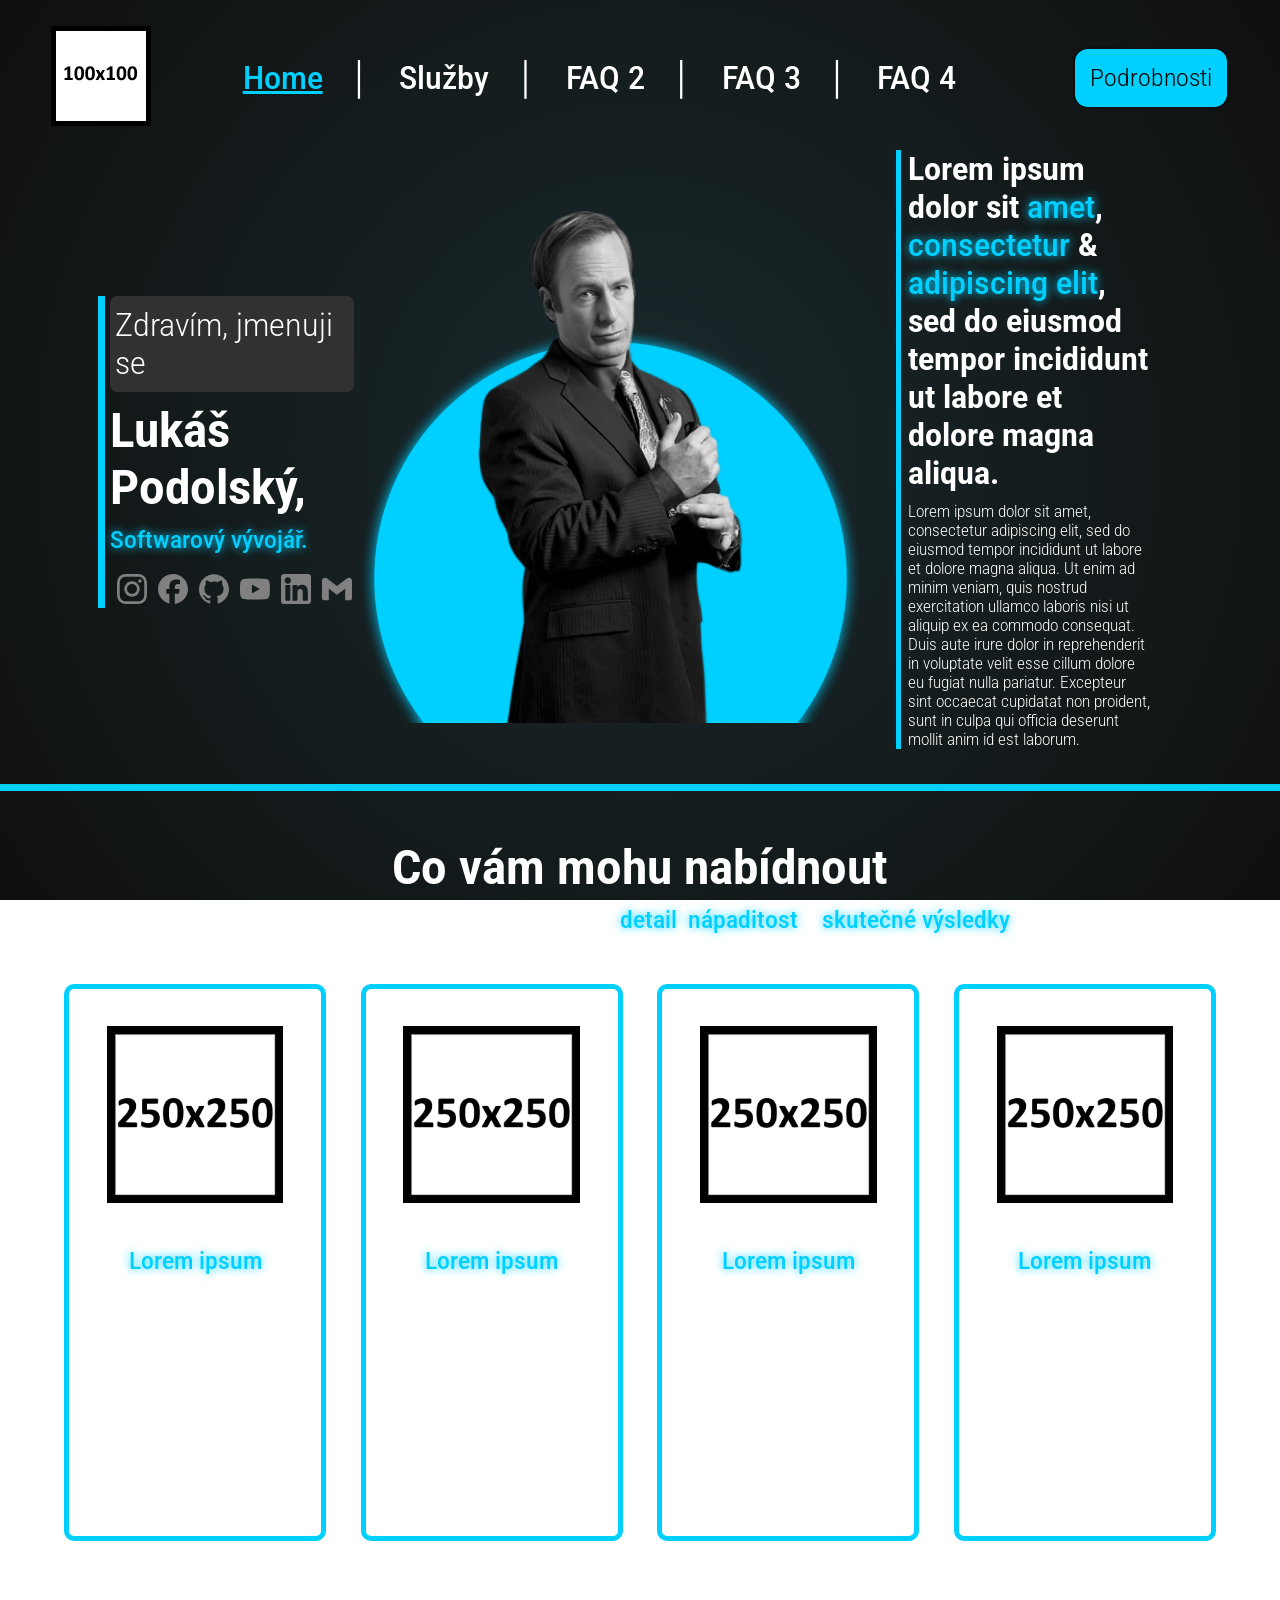
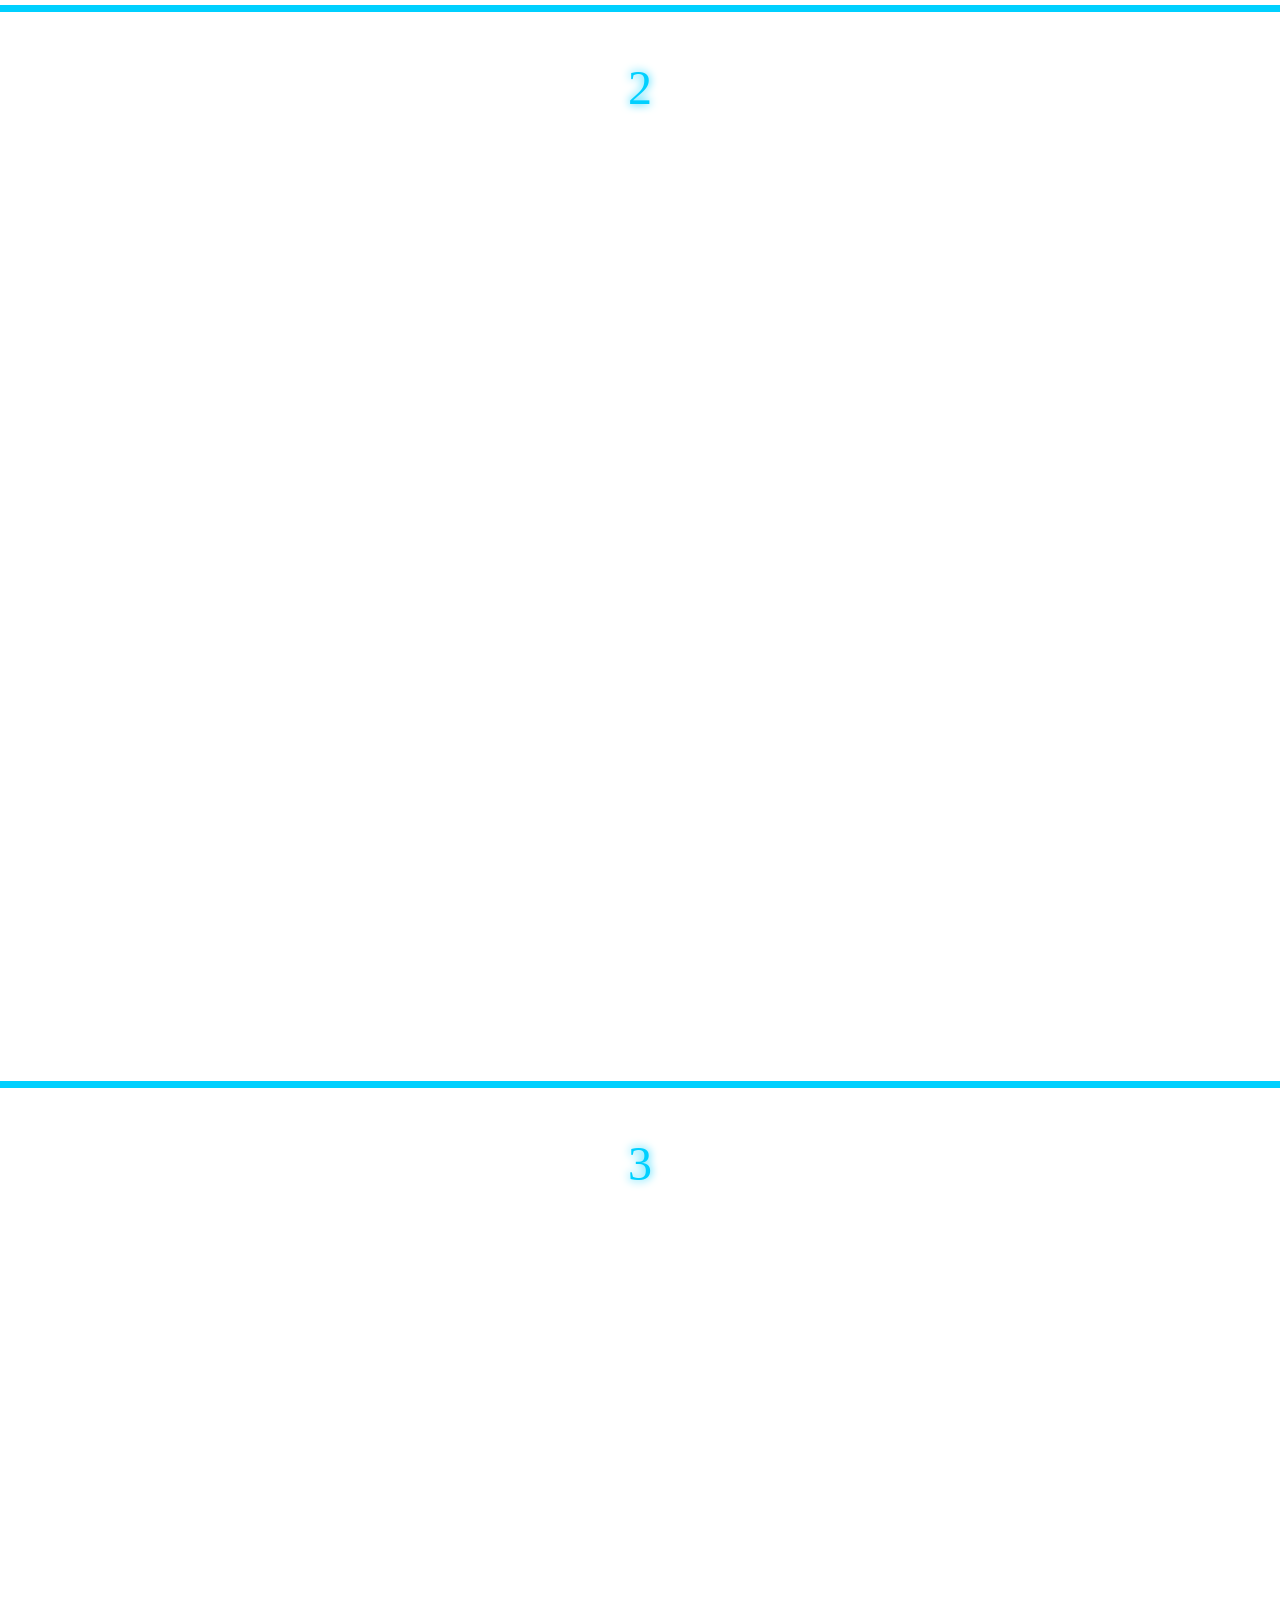
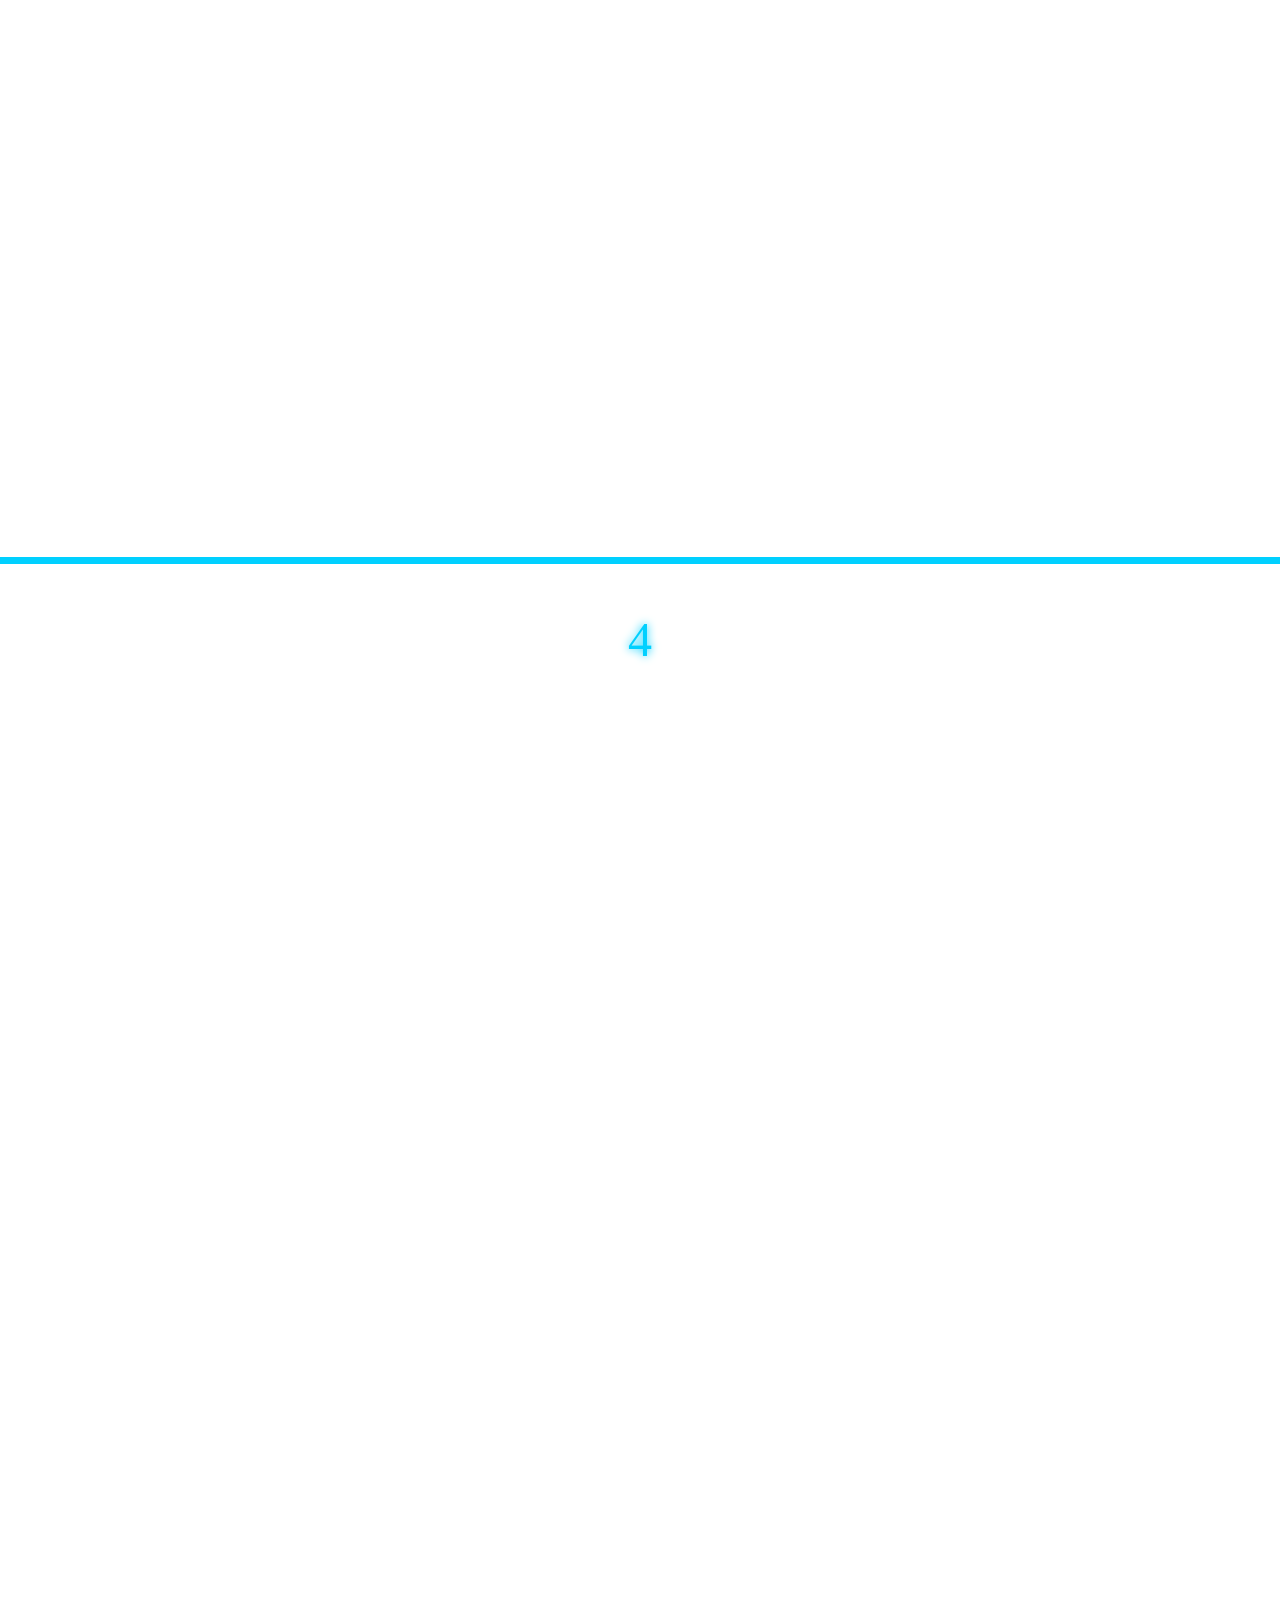
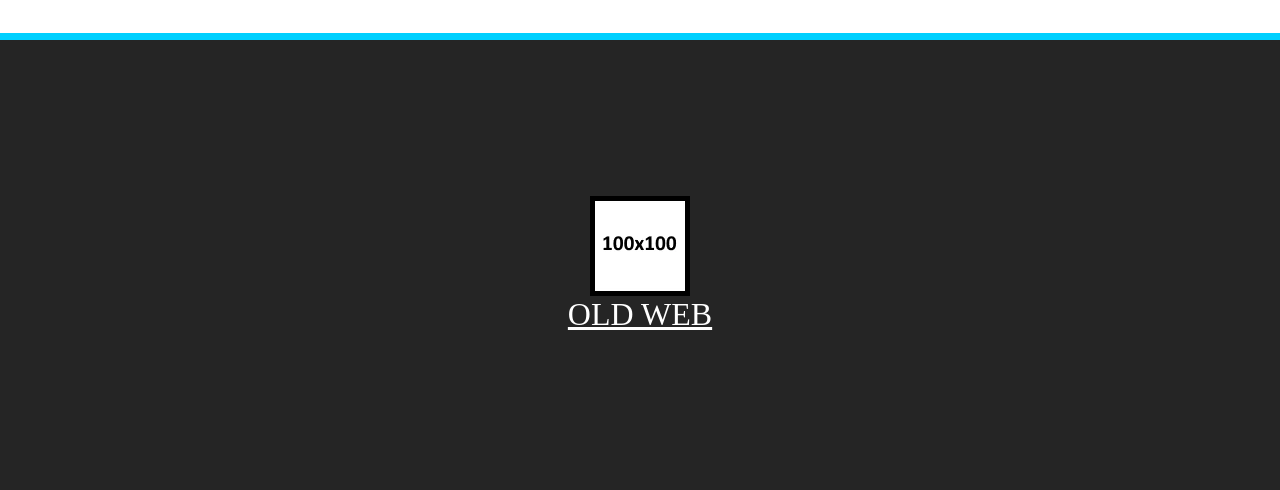
==== index.html @ ea2a3775 "Project Desktop mostly finished, mobile one not at all" ====
<!DOCTYPE html>
<html lang="en">
<head>
    <meta charset="UTF-8">
    <meta name="viewport" content="width=device-width, initial-scale=1.0">

        <link rel="stylesheet" href="sources/files/style.css">

    <link rel="icon" href="sources/images/other/favicon_light.ico" type="image/x-icon" media="(prefers-color-scheme: dark)">
    <link rel="icon" href="sources/images/other/favicon_dark.ico" type="image/x-icon" media="(prefers-color-scheme: light)">
    <link href="https://unpkg.com/aos@2.3.1/dist/aos.css" rel="stylesheet">
    <title>Homepage</title>
</head>
<body>
    <div data-aos="fade-down" data-aos-once="false" id="secret-navbar" class="nav-menu-darkness" style="visibility: hidden; opacity: 0;">
        <div class="nav-menu">
            <a class="nav-buttons-main" href="#top" onclick="switch_secret_navbar()">Home</a>
            <a href="#project" onclick="switch_secret_navbar()">Služby</a>
            <a href="#2" onclick="switch_secret_navbar()">FAQ</a>
            <a href="#3" onclick="switch_secret_navbar()">FAQ</a>
            <a href="#4" onclick="switch_secret_navbar()">FAQ</a>
        </div>
        <button onclick="switch_secret_navbar()">
            <svg xmlns="http://www.w3.org/2000/svg" version="1.1" viewBox="0 0 32 32">
                <path class="cls-1" d="M20.36,16l7.1-7.1c1.21-1.21,1.21-3.16,0-4.37s-3.16-1.21-4.37,0l-7.1,7.1-7.08-7.08c-1.2-1.2-3.16-1.2-4.36,0-1.2,1.2-1.2,3.16,0,4.36l7.08,7.08-7.1,7.1c-1.21,1.21-1.21,3.16,0,4.37s3.16,1.21,4.37,0l7.1-7.1,7.08,7.08c1.2,1.2,3.16,1.2,4.36,0s1.2-3.16,0-4.36l-7.08-7.08Z"/>
            </svg>    
        </button>
    </div>
    <section id="top" class="top">
        <nav>
            <a data-aos="fade-right" data-aos-delay="300" href="https://maisnerr.github.io/portfolio"><img src="sources/images/navbar/Logo.webp" alt="Logo"></a>
            <div data-aos="fade-in" data-aos-delay="500" class="nav-buttons" id="hidden-mobile">
                <a class="nav-buttons-main" href="#top">Home</a><span>│</span>
                <a href="#project">Služby</a><span>│</span>
                <a href="#2">FAQ 2</a><span>│</span>
                <a href="#3">FAQ 3</a><span>│</span>
                <a href="#4">FAQ 4</a>
            </div>
            <div data-aos="fade-left" data-aos-delay="700"><a class="nav-learnmore" id="hidden-mobile" href="#project">Podrobnosti</a></div>
            <button onclick="switch_secret_navbar()" class="nav-menu-button" data-aos="fade-left" data-aos-delay="500" id="shown-mobile">
                <svg xmlns="http://www.w3.org/2000/svg" viewBox="0 0 32 32">
                    <g>
                        <rect class="cls-1" x="3.87" y="14" width="24.26" height="4" rx="2" ry="2"/>
                        <rect class="cls-1" x="3.87" y="6" width="24.26" height="4" rx="2" ry="2"/>
                        <rect class="cls-1" x="3.87" y="22" width="24.26" height="4" rx="2" ry="2"/>
                    </g>
                </svg>
            </button>
        </nav>
        <main>
            <div data-aos="zoom-in-right" data-aos-delay="900" class="main-left">
                <div class="main-left-1">
                    <p>Zdravím, jmenuji se</p>
                </div>
                <p class="main-left-2">Lukáš Podolský,</p>
                <div class="main-left-3">
                    <p><span id="prof-typing" class="highlight">Softwarový vývojář.</span></p>
                </div>
                <div class="main-left-4">
                    <a href="#"><svg role="img" viewBox="0 0 24 24" xmlns="http://www.w3.org/2000/svg"><title>Instagram</title><path d="M7.0301.084c-1.2768.0602-2.1487.264-2.911.5634-.7888.3075-1.4575.72-2.1228 1.3877-.6652.6677-1.075 1.3368-1.3802 2.127-.2954.7638-.4956 1.6365-.552 2.914-.0564 1.2775-.0689 1.6882-.0626 4.947.0062 3.2586.0206 3.6671.0825 4.9473.061 1.2765.264 2.1482.5635 2.9107.308.7889.72 1.4573 1.388 2.1228.6679.6655 1.3365 1.0743 2.1285 1.38.7632.295 1.6361.4961 2.9134.552 1.2773.056 1.6884.069 4.9462.0627 3.2578-.0062 3.668-.0207 4.9478-.0814 1.28-.0607 2.147-.2652 2.9098-.5633.7889-.3086 1.4578-.72 2.1228-1.3881.665-.6682 1.0745-1.3378 1.3795-2.1284.2957-.7632.4966-1.636.552-2.9124.056-1.2809.0692-1.6898.063-4.948-.0063-3.2583-.021-3.6668-.0817-4.9465-.0607-1.2797-.264-2.1487-.5633-2.9117-.3084-.7889-.72-1.4568-1.3876-2.1228C21.2982 1.33 20.628.9208 19.8378.6165 19.074.321 18.2017.1197 16.9244.0645 15.6471.0093 15.236-.005 11.977.0014 8.718.0076 8.31.0215 7.0301.0839m.1402 21.6932c-1.17-.0509-1.8053-.2453-2.2287-.408-.5606-.216-.96-.4771-1.3819-.895-.422-.4178-.6811-.8186-.9-1.378-.1644-.4234-.3624-1.058-.4171-2.228-.0595-1.2645-.072-1.6442-.079-4.848-.007-3.2037.0053-3.583.0607-4.848.05-1.169.2456-1.805.408-2.2282.216-.5613.4762-.96.895-1.3816.4188-.4217.8184-.6814 1.3783-.9003.423-.1651 1.0575-.3614 2.227-.4171 1.2655-.06 1.6447-.072 4.848-.079 3.2033-.007 3.5835.005 4.8495.0608 1.169.0508 1.8053.2445 2.228.408.5608.216.96.4754 1.3816.895.4217.4194.6816.8176.9005 1.3787.1653.4217.3617 1.056.4169 2.2263.0602 1.2655.0739 1.645.0796 4.848.0058 3.203-.0055 3.5834-.061 4.848-.051 1.17-.245 1.8055-.408 2.2294-.216.5604-.4763.96-.8954 1.3814-.419.4215-.8181.6811-1.3783.9-.4224.1649-1.0577.3617-2.2262.4174-1.2656.0595-1.6448.072-4.8493.079-3.2045.007-3.5825-.006-4.848-.0608M16.953 5.5864A1.44 1.44 0 1 0 18.39 4.144a1.44 1.44 0 0 0-1.437 1.4424M5.8385 12.012c.0067 3.4032 2.7706 6.1557 6.173 6.1493 3.4026-.0065 6.157-2.7701 6.1506-6.1733-.0065-3.4032-2.771-6.1565-6.174-6.1498-3.403.0067-6.156 2.771-6.1496 6.1738M8 12.0077a4 4 0 1 1 4.008 3.9921A3.9996 3.9996 0 0 1 8 12.0077"/></svg></a>
                    <a href="#"><svg role="img" viewBox="0 0 24 24" xmlns="http://www.w3.org/2000/svg"><title>Facebook</title><path d="M9.101 23.691v-7.98H6.627v-3.667h2.474v-1.58c0-4.085 1.848-5.978 5.858-5.978.401 0 .955.042 1.468.103a8.68 8.68 0 0 1 1.141.195v3.325a8.623 8.623 0 0 0-.653-.036 26.805 26.805 0 0 0-.733-.009c-.707 0-1.259.096-1.675.309a1.686 1.686 0 0 0-.679.622c-.258.42-.374.995-.374 1.752v1.297h3.919l-.386 2.103-.287 1.564h-3.246v8.245C19.396 23.238 24 18.179 24 12.044c0-6.627-5.373-12-12-12s-12 5.373-12 12c0 5.628 3.874 10.35 9.101 11.647Z"/></svg></a>
                    <a href="#"><svg role="img" viewBox="0 0 24 24" xmlns="http://www.w3.org/2000/svg"><title>GitHub</title><path d="M12 .297c-6.63 0-12 5.373-12 12 0 5.303 3.438 9.8 8.205 11.385.6.113.82-.258.82-.577 0-.285-.01-1.04-.015-2.04-3.338.724-4.042-1.61-4.042-1.61C4.422 18.07 3.633 17.7 3.633 17.7c-1.087-.744.084-.729.084-.729 1.205.084 1.838 1.236 1.838 1.236 1.07 1.835 2.809 1.305 3.495.998.108-.776.417-1.305.76-1.605-2.665-.3-5.466-1.332-5.466-5.93 0-1.31.465-2.38 1.235-3.22-.135-.303-.54-1.523.105-3.176 0 0 1.005-.322 3.3 1.23.96-.267 1.98-.399 3-.405 1.02.006 2.04.138 3 .405 2.28-1.552 3.285-1.23 3.285-1.23.645 1.653.24 2.873.12 3.176.765.84 1.23 1.91 1.23 3.22 0 4.61-2.805 5.625-5.475 5.92.42.36.81 1.096.81 2.22 0 1.606-.015 2.896-.015 3.286 0 .315.21.69.825.57C20.565 22.092 24 17.592 24 12.297c0-6.627-5.373-12-12-12"/></svg></a>
                    <a href="#"><svg role="img" viewBox="0 0 24 24" xmlns="http://www.w3.org/2000/svg"><title>YouTube</title><path d="M23.498 6.186a3.016 3.016 0 0 0-2.122-2.136C19.505 3.545 12 3.545 12 3.545s-7.505 0-9.377.505A3.017 3.017 0 0 0 .502 6.186C0 8.07 0 12 0 12s0 3.93.502 5.814a3.016 3.016 0 0 0 2.122 2.136c1.871.505 9.376.505 9.376.505s7.505 0 9.377-.505a3.015 3.015 0 0 0 2.122-2.136C24 15.93 24 12 24 12s0-3.93-.502-5.814zM9.545 15.568V8.432L15.818 12l-6.273 3.568z"/></svg></a>
                    <a href="#"><svg role="img" viewBox="0 0 382 382" xmlns="http://www.w3.org/2000/svg"><title>LinkedIn</title><path d="M347.445,0H34.555C15.471,0,0,15.471,0,34.555v312.889C0,366.529,15.471,382,34.555,382h312.889  C366.529,382,382,366.529,382,347.444V34.555C382,15.471,366.529,0,347.445,0z M118.207,329.844c0,5.554-4.502,10.056-10.056,10.056  H65.345c-5.554,0-10.056-4.502-10.056-10.056V150.403c0-5.554,4.502-10.056,10.056-10.056h42.806  c5.554,0,10.056,4.502,10.056,10.056V329.844z M86.748,123.432c-22.459,0-40.666-18.207-40.666-40.666S64.289,42.1,86.748,42.1  s40.666,18.207,40.666,40.666S109.208,123.432,86.748,123.432z M341.91,330.654c0,5.106-4.14,9.246-9.246,9.246H286.73  c-5.106,0-9.246-4.14-9.246-9.246v-84.168c0-12.556,3.683-55.021-32.813-55.021c-28.309,0-34.051,29.066-35.204,42.11v97.079  c0,5.106-4.139,9.246-9.246,9.246h-44.426c-5.106,0-9.246-4.14-9.246-9.246V149.593c0-5.106,4.14-9.246,9.246-9.246h44.426  c5.106,0,9.246,4.14,9.246,9.246v15.655c10.497-15.753,26.097-27.912,59.312-27.912c73.552,0,73.131,68.716,73.131,106.472  L341.91,330.654L341.91,330.654z"></path></svg></a>
                    <a href="#"><svg role="img" viewBox="0 0 24 24" xmlns="http://www.w3.org/2000/svg"><title>Gmail</title><path d="M24 5.457v13.909c0 .904-.732 1.636-1.636 1.636h-3.819V11.73L12 16.64l-6.545-4.91v9.273H1.636A1.636 1.636 0 0 1 0 19.366V5.457c0-2.023 2.309-3.178 3.927-1.964L5.455 4.64 12 9.548l6.545-4.91 1.528-1.145C21.69 2.28 24 3.434 24 5.457z"/></svg></a>
                </div>
            </div>
            <div data-aos="zoom-in-up" data-aos-delay="1100" class="main-middle">
                <img src="sources/images/top/portrait.png" alt="portrait">
            </div>
            <div data-aos="zoom-in-left" data-aos-delay="1300" data-aos-offset="100px" class="main-right">
                <p class="main-right-1">Lorem ipsum dolor sit <span class="highlight">amet</span>, <span class="highlight">consectetur</span> & <span class="highlight">adipiscing elit</span>, sed do eiusmod tempor incididunt ut labore et dolore magna aliqua.</p>
                <p class="main-right-2">Lorem ipsum dolor sit amet, consectetur adipiscing elit, sed do eiusmod tempor incididunt ut labore et dolore magna aliqua. Ut enim ad minim veniam, quis nostrud exercitation ullamco laboris nisi ut aliquip ex ea commodo consequat. Duis aute irure dolor in reprehenderit in voluptate velit esse cillum dolore eu fugiat nulla pariatur. Excepteur sint occaecat cupidatat non proident, sunt in culpa qui officia deserunt mollit anim id est laborum.</p>
            </div>
        </main>
    </section>
    <hr class="breaker">

    <section id="project" class="project">
        <p class="project-header" data-aos="fade-down">Co vám mohu nabídnout</p>
        <p class="project-seader" data-aos="fade-down">Každá služba vzniká s důrazem na <span class="highlight">detail</span>, <span class="highlight">nápaditost</span> a <span class="highlight">skutečné výsledky</span>.</p>
        <div id="hidden-mobile">
            <div class="project-container">
                <article data-aos="fade-right" data-aos-duration="1000" data-aos-delay="200">
                    <div class="project-window">
                        <img src="sources/images/projects/1.webp" alt="Project number 1 image">
                        <h1 class="highlight">Lorem ipsum</h1>
                        <p>Lorem ipsum dolor sit amet, consectetur adipiscing elit, sed do eiusmod tempor incididunt ut labore et dolore magna aliqua. Ut enim ad minim veniam.</p>
                    </div>
                </article>
                <article data-aos="fade-right" data-aos-duration="1000" data-aos-delay="400">
                    <div class="project-window">
                        <img src="sources/images/projects/1.webp" alt="Project number 1 image">
                        <h1 class="highlight">Lorem ipsum</h1>
                        <p>Lorem ipsum dolor sit amet, consectetur adipiscing elit, sed do eiusmod tempor incididunt ut labore et dolore magna aliqua. Ut enim ad minim veniam.</p>
                    </div>
                </article>
                <article data-aos="fade-right" data-aos-duration="1000" data-aos-delay="600">
                    <div class="project-window">
                        <img src="sources/images/projects/1.webp" alt="Project number 1 image">
                        <h1 class="highlight">Lorem ipsum</h1>
                        <p>Lorem ipsum dolor sit amet, consectetur adipiscing elit, sed do eiusmod tempor incididunt ut labore et dolore magna aliqua. Ut enim ad minim veniam.</p>
                    </div>
                </article>
                <article data-aos="fade-right" data-aos-duration="1000" data-aos-delay="800">
                    <div class="project-window">
                        <img src="sources/images/projects/1.webp" alt="Project number 1 image">
                        <h1 class="highlight">Lorem ipsum</h1>
                        <p>Lorem ipsum dolor sit amet, consectetur adipiscing elit, sed do eiusmod tempor incididunt ut labore et dolore magna aliqua. Ut enim ad minim veniam.</p>
                    </div>
                </article>
            </div>
        </div>

        <div id="shown-mobile">
            <article data-aos="fade-right" data-aos-duration="1000" data-aos-delay="800">
                    <div class="project-window">
                        <img src="sources/images/projects/1.webp" alt="Project number 1 image">
                        <h1 class="highlight">Lorem ipsum</h1>
                        <p>Lorem ipsum dolor sit amet, consectetur adipiscing elit, sed do eiusmod tempor incididunt ut labore et dolore magna aliqua. Ut enim ad minim veniam.</p>
                    </div>
            </article>
    </section>
    <hr class="breaker">

    <div>

        <p id="2" class="highlighted">2</p><p>abc</p><p>abc</p><p>abc</p><p>abc</p><p>abc</p><p>abc</p><p>abc</p><p>abc</p><p>abc</p><p>abc</p><p>abc</p><p>abc</p><p>abc</p>
        <p>abc</p><p>abc</p><p>abc</p><p>abc</p><p>abc</p><p>abc</p><p>abc</p><p>abc</p><p>abc</p><p>abc</p><p>abc</p><p>abc</p><p>abc</p><p>abc</p>
        <hr class="breaker">

        <p id="3" class="highlighted">3</p><p>abc</p><p>abc</p><p>abc</p><p>abc</p><p>abc</p><p>abc</p><p>abc</p><p>abc</p><p>abc</p><p>abc</p><p>abc</p><p>abc</p><p>abc</p>
        <p>abc</p><p>abc</p><p>abc</p><p>abc</p><p>abc</p><p>abc</p><p>abc</p><p>abc</p><p>abc</p><p>abc</p><p>abc</p><p>abc</p><p>abc</p><p>abc</p>
        <hr class="breaker">

        <p id="4" class="highlighted">4</p><p>abc</p><p>abc</p><p>abc</p><p>abc</p><p>abc</p><p>abc</p><p>abc</p><p>abc</p><p>abc</p><p>abc</p><p>abc</p><p>abc</p><p>abc</p>
        <p>abc</p><p>abc</p><p>abc</p><p>abc</p><p>abc</p><p>abc</p><p>abc</p><p>abc</p><p>abc</p><p>abc</p><p>abc</p><p>abc</p><p>abc</p><p>abc</p>
        <hr class="breaker">
    </div>

    <footer>
        <div class="footer-1">
            <a href="https://maisnerr.github.io/portfolio"><img src="sources/images/navbar/Logo.webp" alt="Logo"></a>
        </div>
        <div class="footer-2">
            
        </div>
        <div class="footer-3">
            <a href="old/index.html" target="_blank" style="color: white; font-size: 2rem; margin: 20px 20px;">OLD WEB</a>
        </div>
    </footer>
<script src="https://unpkg.com/aos@2.3.1/dist/aos.js"></script>
<script src="sources/files/script.js"></script>
<script>
AOS.init({
    duration: 700,
    once: true,
    delay: 0,
});
window.addEventListener('load', AOS.refresh);
</script>
</body>
---- sources/files/style.css ----
/* */
html, body {
    margin: 0;
    padding: 0;
    height: 100%;
    min-height: 100vh;
    background: radial-gradient(circle, var(--bg-color-2), var(--bg-color-1));
    color: var(--default-color);
    background-attachment: fixed;
    background-position: center;
    background-size: 100% 100%;
    scroll-behavior: smooth;
}
body::selection{
    color: black;
    background-color: var(--default-color);
}
:root{
    --default-color: white;
    --theme-color: #00d0ff;
    --bg-color-1: #0f0f0f;
    --bg-color-2: #1a2a2d;
    --bg-color-3: #323131;
}
/* Highlighted text */
.highlight{
    color: var(--theme-color);
    text-shadow: var(--theme-color) 0 0 10px;
    font-weight: 400;
}
.highlight::selection{
    color: black;
    background-color: var(--theme-color);
}
.highlighted{
    color: var(--theme-color);
    text-shadow: var(--theme-color) 0 0 10px;
    font-weight: 400;
    font-size: 3rem;
    text-align: center;
}
/* Elements hidden/shown when on mobile */
@media (max-width: 768px) {
    #hidden-mobile{
        display: none;
    }
    #shown-mobile{
        display: block;
    }
}
@media (min-width: 768px) {
    #hidden-mobile{
        display: block;
    }
    #shown-mobile{
        display: none;
    }
}
/* Fonts for Light,Normal,Bold*/
@font-face {
    font-family: "Roboto";
    src: url("../fonts/Roboto_SemiCondensed-Light.ttf") format("woff2");
    font-weight: 100;
}
@font-face {
    font-family: "Roboto";
    src: url("../fonts/Roboto_SemiCondensed-Medium.ttf") format("woff2");
    font-weight: 400;
}
@font-face {
    font-family: "Roboto";
    src: url("../fonts/Roboto_SemiCondensed-Bold.ttf") format("woff2");
    font-weight: 700;
}

/* NavBar */
nav{
    min-height: 50px;
    display: flex;
    justify-content: space-between;
    align-items: center;
}
nav img{
    height: clamp(80px, 10vw, 100px);
    transition: 0.2s ease-in-out;
}
nav img:hover{
    transform: scale(1.2);
}
.nav-buttons{
    display: flex;
    align-items: center;
    justify-content: center;
}
.nav-buttons span{
    font-size: 2rem;
    text-decoration: none;
    color: var(--default-color);
    margin-right: 25px;
    font-family: "Roboto";
}
.nav-buttons a{
    font-size: 2rem;
    text-decoration: none;
    color: var(--default-color);
    margin-right: 25px;
    transition: 0.2s ease-in-out;
    font-family: "Roboto";
}
.nav-buttons a:hover{
    color: var(--theme-color);
    text-decoration: underline;
}
.nav-buttons-main{
    color: var(--theme-color) !important;
    text-decoration: underline !important;
}
.nav-learnmore{
    background-color: var(--theme-color);
    font-size: 1.5rem;
    font-family: "Roboto";
    font-weight: 100;
    text-decoration: none;
    color: black;
    border: 2px solid var(--bg-color-1);
    border-radius: 15px;
    padding: 15px;
    transition: 0.2s ease-in-out;
}
.nav-learnmore:hover{
    color: var(--default-color);
    border: 2px solid var(--theme-color);
    background-color: var(--bg-color-1);
    transform: scale(1.1);
    box-shadow: var(--theme-color) 0px 0px 10px;
}
.nav-menu-button{
    border: none;
    background-color: transparent;
    transition: 0.2s ease-in-out;
}
.nav-menu-button svg{
    width: 60px;
    fill: white;
}
.nav-menu-button svg g{
    stroke: white;
    stroke-width: 0px;
}
.nav-menu {
    display: flex;
    flex-direction: column;
    justify-content: center;
    align-items: center;
    height: 100vh;
    width: 100%;
}
.nav-menu a{
    color: white;
    font-family: "Roboto";
    font-size: 2rem;
    text-decoration: underline;
    text-align: center;
    margin: 10px;
}
.nav-menu-darkness{
    position: fixed;
    overflow-y: hidden;
    height: 200%;
    width: 100%;
    left: 0;
    right: 0;
    z-index: 100;
    background-color: rgba(0,0,0,0.7);
    transition: opacity 0.3s linear;
}
.nav-menu-darkness button{
    width: 60px;
    position: absolute;
    top: 60px;
    right: 60px;
    stroke: none;
    fill: white;
    background-color: transparent;
    border: none;
}

/* Start of top section */
.top{
    padding: 2% 4% 0px 4%;
}
main{
    display: flex;
    justify-content: space-between;
    align-items: center;
    padding: 20px 4% 0px 4%;
}
/* Main-left stuff*/
.main-left{
    width: 100%;
    display: flex;
    flex-direction: column;
    gap: 10px;
    margin-bottom: 30px;
    border-left: var(--theme-color) 7px solid;
    padding-left: 5px;
}
.main-left-1{
    font-size: 2rem;
    display: flex;
    flex-direction: row;
    align-items: center;
    font-family: "Roboto";
    font-weight: 100;
}
    .main-left-1 p{
        display: block;
        min-width: fit-content;
        padding: 10px 15px 10px 5px;
        margin: 0px;
        background-color: var(--bg-color-3);
        border-radius: 7px;
    }
.main-left-2{
    font-size: 3rem;
    margin: 0px;
    font-family: "Roboto";
    font-weight: 700;
}
    .main-left-3 p{
        margin: 0px;
        font-family: "Roboto";
        font-weight: 400;
        font-size: 1.5rem;
    }
.main-left-4{
    margin-top: 10px;
}
    .main-left-4 a svg{
        width: 30px;
        height: 30px;
        fill: gray;
        transition: 0.2s all ease-in-out;
        margin-left: 7px;
    }
    .main-left-4 a svg:hover{
        fill: var(--theme-color);
        transform: scale(1.1);
    }
/* Main-middle stuff*/
.main-middle{
    max-width: max-content;
}
.main-middle img{
    width: clamp(40vw,40vw,650px);
    object-fit: contain;
    display: block;
    pointer-events: none;
}
/* Main-right stuff*/
.main-right{
    width: 100%;
    display: flex;
    flex-direction: column;
    gap: 10px;
    margin: 0px 30px 35px 30px;
    border-left: var(--theme-color) 5px solid;
    padding-left: 7px;
}
.main-right-1{
    font-size: 2rem;
    font-family: "Roboto";
    font-weight: 700;
    margin: 0px;
}
.main-right-2{
    font-size: 1rem;
    font-family: "Roboto";
    font-weight: 100;
    margin: 0;
}
/* Mobile fixes*/
@media (max-width: 768px) {
    main{
        flex-direction: column;
        align-items: center;
    }
    .main-left{
        align-items: center;
        text-align: center;
        border: none;
    }
    .main-left-1 p{
        padding: 15px;
    }
    .main-middle{
        height: auto;
        margin-bottom: 25px;
    }
    .main-middle img{
        width: 80vw;
        max-width: none;
    }
    .main-right{
        margin-left: 0;
    }
}

/* Project div */
.project{
    width: 90%;
    height: fit-content;
    display: block;
    padding: 0 5% 5%;
}
.project-header{
    font-size: 3rem;
    font-family: "Roboto";
    font-weight: 700;
    text-align: center;
    margin-bottom: 0;
}
.project-seader{
    font-size: 1.5rem;
    font-family: "Roboto";
    text-align: center;
    margin: 10px 0 50px;
}
.project-container{
    width: 100%;
    display: flex !important;
    flex-direction: row;
    justify-content: center;
    align-items: center;
    gap: 3%;
}
.project-window{
    border: var(--theme-color) 5px solid;
    border-radius: 10px;
    max-width: 330px;
    transition: 0.2s ease-in-out;
}
.project-window:hover{
    box-shadow: var(--theme-color) 0 0 22px;
    transform: scale(1.05) translateY(-30px);
}
.project-window img{
    width: 70%;
    margin: 15%;
}
.project-window p{
    font-size: clamp(1.1rem, 2vw, 1.5rem);
    font-family: "Roboto";
    text-align: start;
    margin: 5%;
    font-weight: 100;
}
.project-window h1{
    font-size: clamp(1rem, 2vw, 1.5rem);
    font-family: "Roboto";
    font-weight: 400;
    text-align: center;
    margin-top: 1%;
}
/* Mobile fixes*/
@media (max-width: 768px) {
    .project-window img{
        width: 60%;
        margin: 5% 20% 3% 20%;
    }
}










/* <hr> */
.breaker{
    height: 7px;
    width: 100%;
    background-color: var(--theme-color);
    border: none;
    margin: 0px;
}

/* Footer */
footer{
    height: 50%;
    background-color: #252525;
    display: flex;
    align-items: center;
    justify-content: center;
    text-align: center;
    flex-direction: column;
}
.footer-1{
    height: clamp(80px, 10vw, 100px);
}
.footer-1 img{
    height: 100%;
}
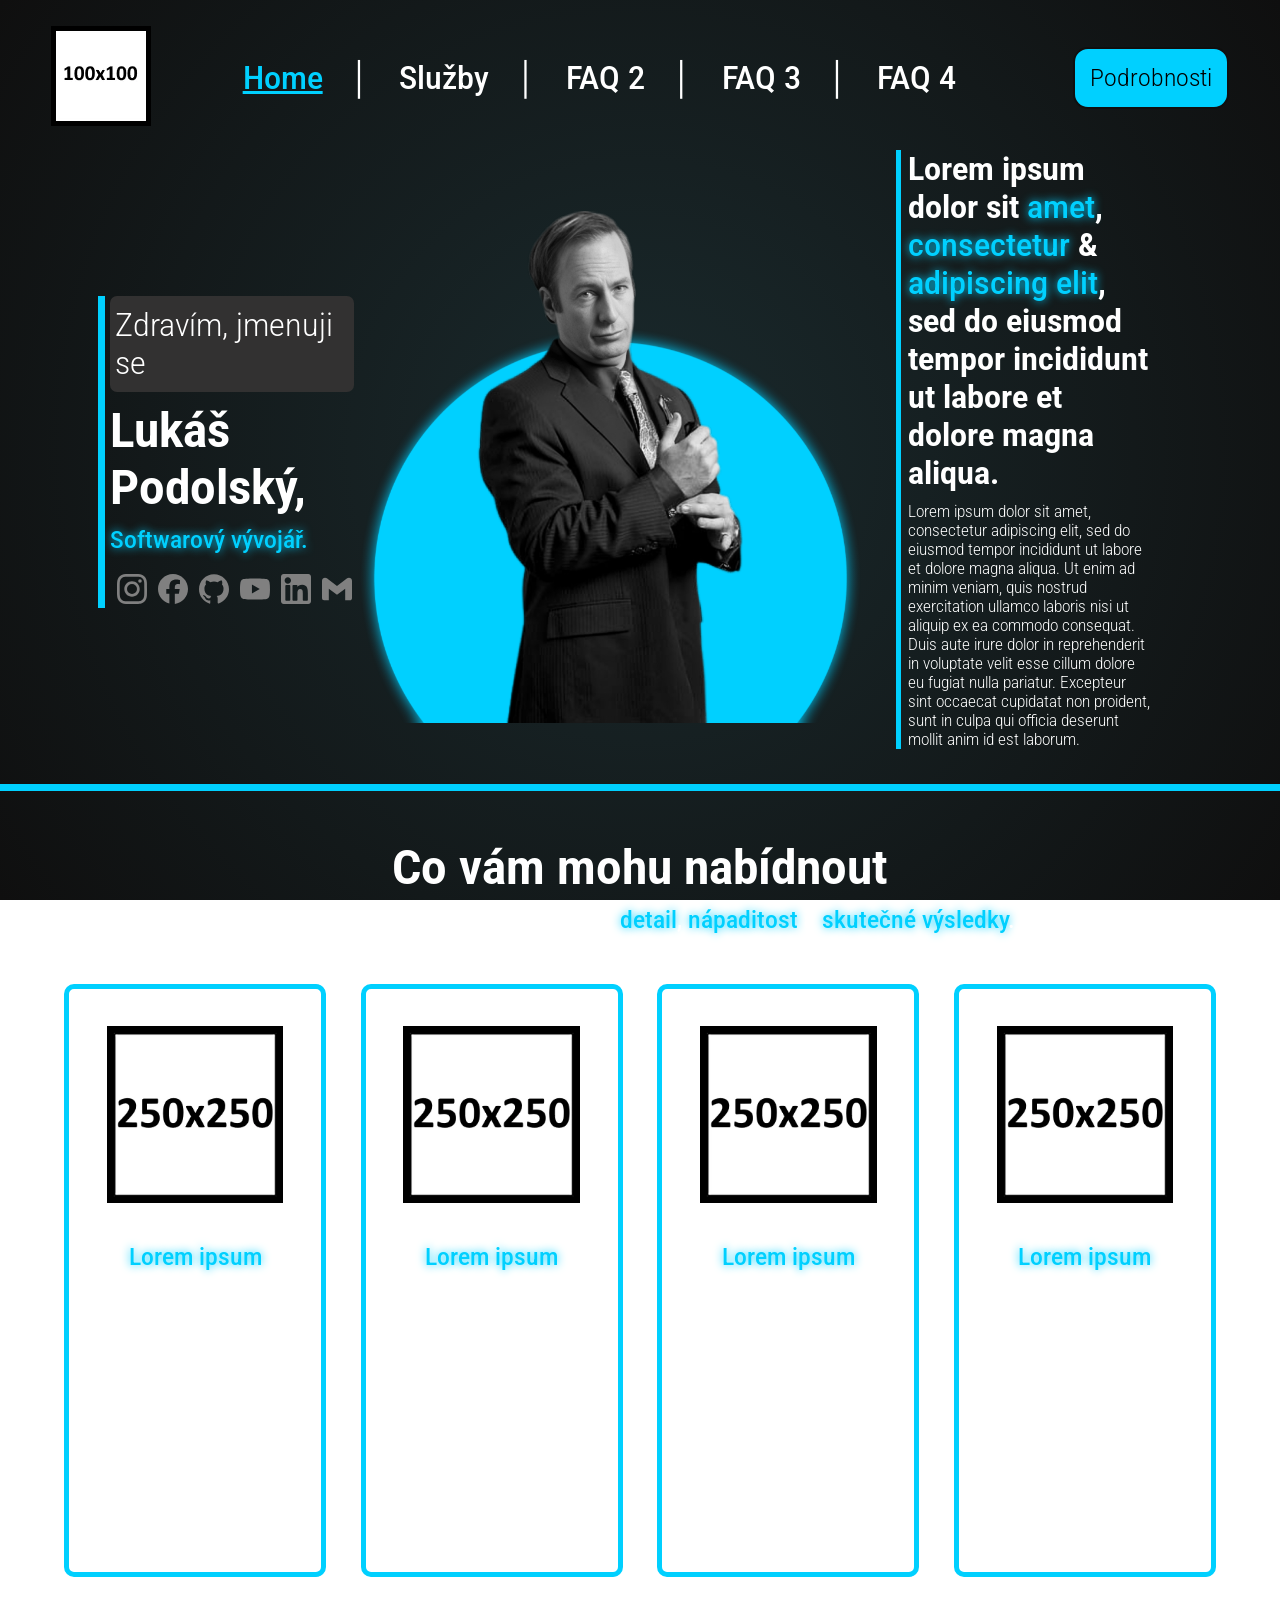
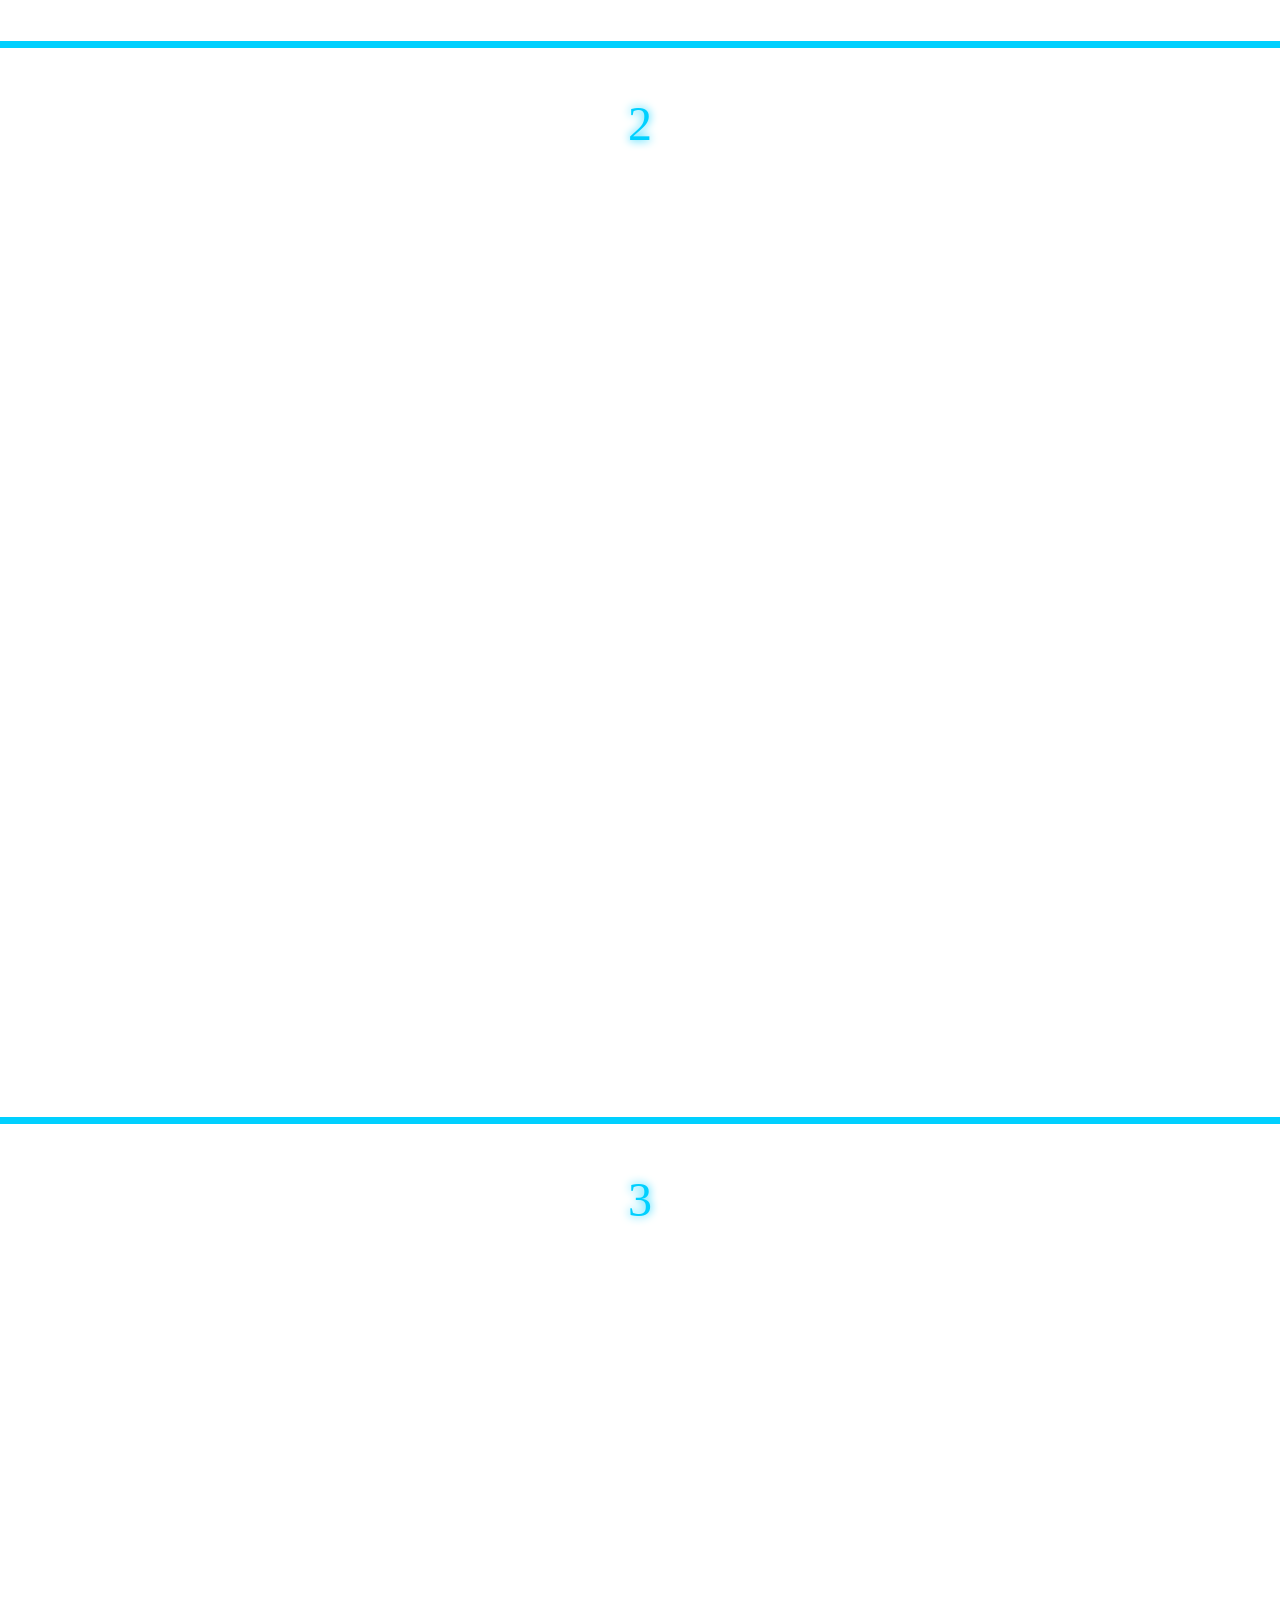
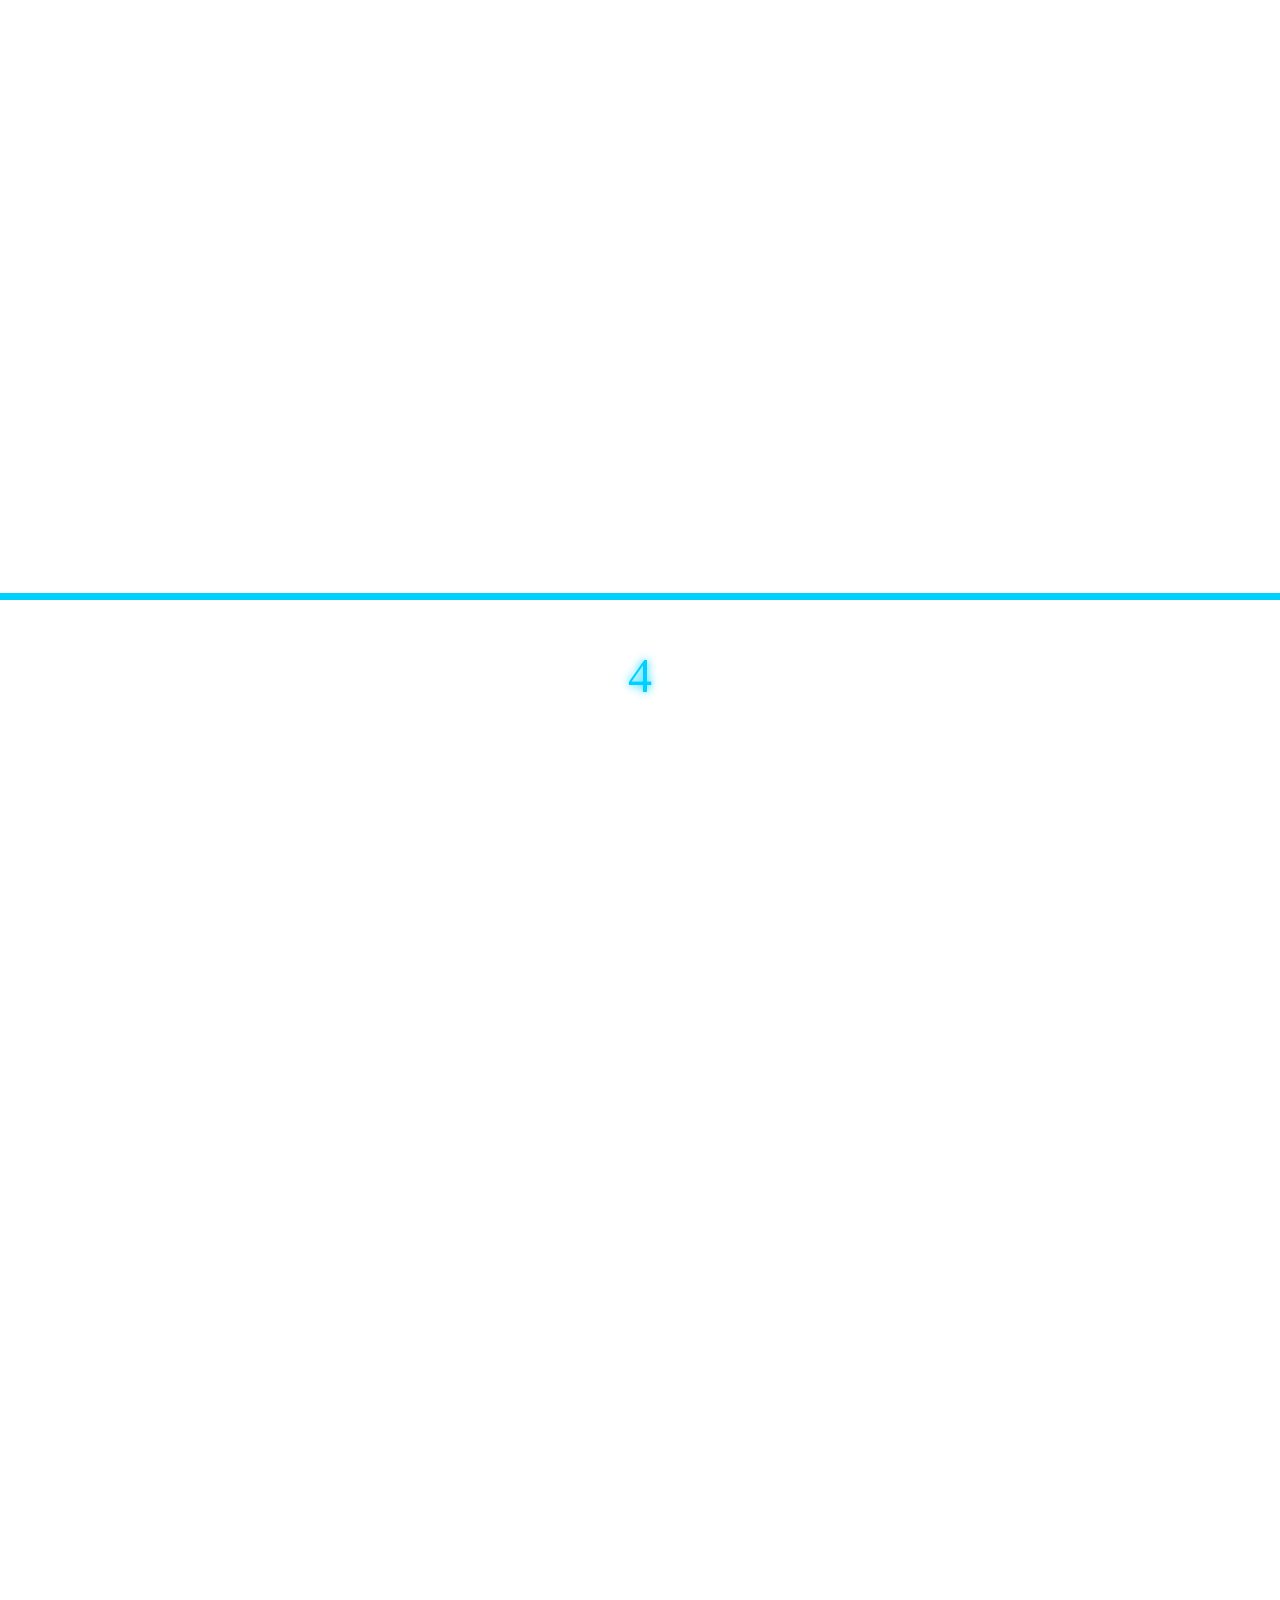
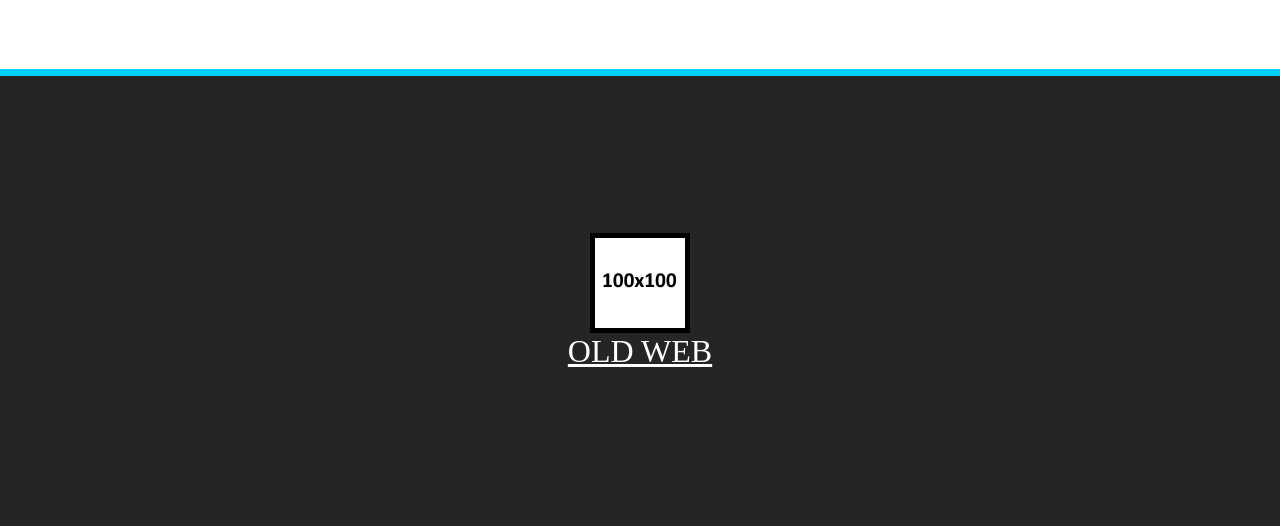
==== commit 2a1aab3e: "Progress on mobile Projects tab" ====
--- a/index.html
+++ b/index.html
@@ -78,7 +78,7 @@
 
     <section id="project" class="project">
         <p class="project-header" data-aos="fade-down">Co vám mohu nabídnout</p>
-        <p class="project-seader" data-aos="fade-down">Každá služba vzniká s důrazem na <span class="highlight">detail</span>, <span class="highlight">nápaditost</span> a <span class="highlight">skutečné výsledky</span>.</p>
+        <p class="project-seader" data-aos="fade-down" data-aos-delay="100">Každá služba vzniká s důrazem na <span class="highlight">detail</span>, <span class="highlight">nápaditost</span> a <span class="highlight">skutečné výsledky</span>.</p>
         <div id="hidden-mobile">
             <div class="project-container">
                 <article data-aos="fade-right" data-aos-duration="1000" data-aos-delay="200">
@@ -113,13 +113,23 @@
         </div>
 
         <div id="shown-mobile">
-            <article data-aos="fade-right" data-aos-duration="1000" data-aos-delay="800">
+            <article data-aos="fade-right" data-aos-duration="1000" data-aos-delay="200">
+                <div class="project-container">
+                    <button onclick="test2(-1)"><</button>
                     <div class="project-window">
-                        <img src="sources/images/projects/1.webp" alt="Project number 1 image">
-                        <h1 class="highlight">Lorem ipsum</h1>
-                        <p>Lorem ipsum dolor sit amet, consectetur adipiscing elit, sed do eiusmod tempor incididunt ut labore et dolore magna aliqua. Ut enim ad minim veniam.</p>
+                        <img id="projects-img" src="sources/images/projects/1.webp" alt="Project number 1 image">
+                        <h1 id="projects-h1" class="highlight">Lorem ipsum</h1>
+                        <p id="projects-p">Lorem ipsum dolor sit amet, consectetur adipiscing elit, sed do eiusmod tempor incididunt ut labore et dolore magna aliqua. Ut enim ad minim veniam.</p>
                     </div>
+                    <button onclick="test2(1)">></button>
+                </div>
             </article>
+            <div id="project-digit" class="project-digit">
+                <a onclick="test1('1')" class="project-digit-selected"></a>
+                <a onclick="test1('2')"></a>
+                <a onclick="test1('3')"></a>
+                <a onclick="test1('4')"></a>
+            </div>
     </section>
     <hr class="breaker">
 
--- a/sources/files/style.css
+++ b/sources/files/style.css
@@ -328,7 +328,7 @@
 }
 .project-container{
     width: 100%;
-    display: flex !important;
+    display: flex;
     flex-direction: row;
     justify-content: center;
     align-items: center;
@@ -339,6 +339,10 @@
     border-radius: 10px;
     max-width: 330px;
     transition: 0.2s ease-in-out;
+    display: flex;
+    justify-content: center;
+    align-items: center;
+    flex-direction: column;
 }
 .project-window:hover{
     box-shadow: var(--theme-color) 0 0 22px;
@@ -348,25 +352,50 @@
     width: 70%;
     margin: 15%;
 }
+.project-window h1{
+    font-size: clamp(1.3rem, 2vw, 1.5rem);
+    font-family: "Roboto";
+    font-weight: 400;
+    text-align: center;
+    margin-top: 1%;
+}
 .project-window p{
     font-size: clamp(1.1rem, 2vw, 1.5rem);
     font-family: "Roboto";
     text-align: start;
     margin: 5%;
     font-weight: 100;
-}
-.project-window h1{
-    font-size: clamp(1rem, 2vw, 1.5rem);
-    font-family: "Roboto";
-    font-weight: 400;
-    text-align: center;
-    margin-top: 1%;
+    max-width: 80%;
+}
+.project-digit{
+    display: flex;
+    align-items: center;
+    justify-content: center;
+    gap: 10px;
+    margin-top: 20px;
+}
+.project-digit a{
+    width: 30px;
+    height: 30px;
+    background-color: transparent;
+    border: var(--theme-color) 3px solid;
+    border-radius: 50%;
+}
+.project-digit-selected{
+    width: 33px !important;
+    height: 33px !important;
+    background-color: var(--theme-color) !important;
+    border-radius: 50%;
+    box-shadow: var(--theme-color) 0 0 5px;
 }
 /* Mobile fixes*/
 @media (max-width: 768px) {
+    .project-seader{
+        margin-bottom: 70px;
+    }
     .project-window img{
-        width: 60%;
-        margin: 5% 20% 3% 20%;
+        width: 80%;
+        margin: 5% 10% 3% 10%;
     }
 }
 
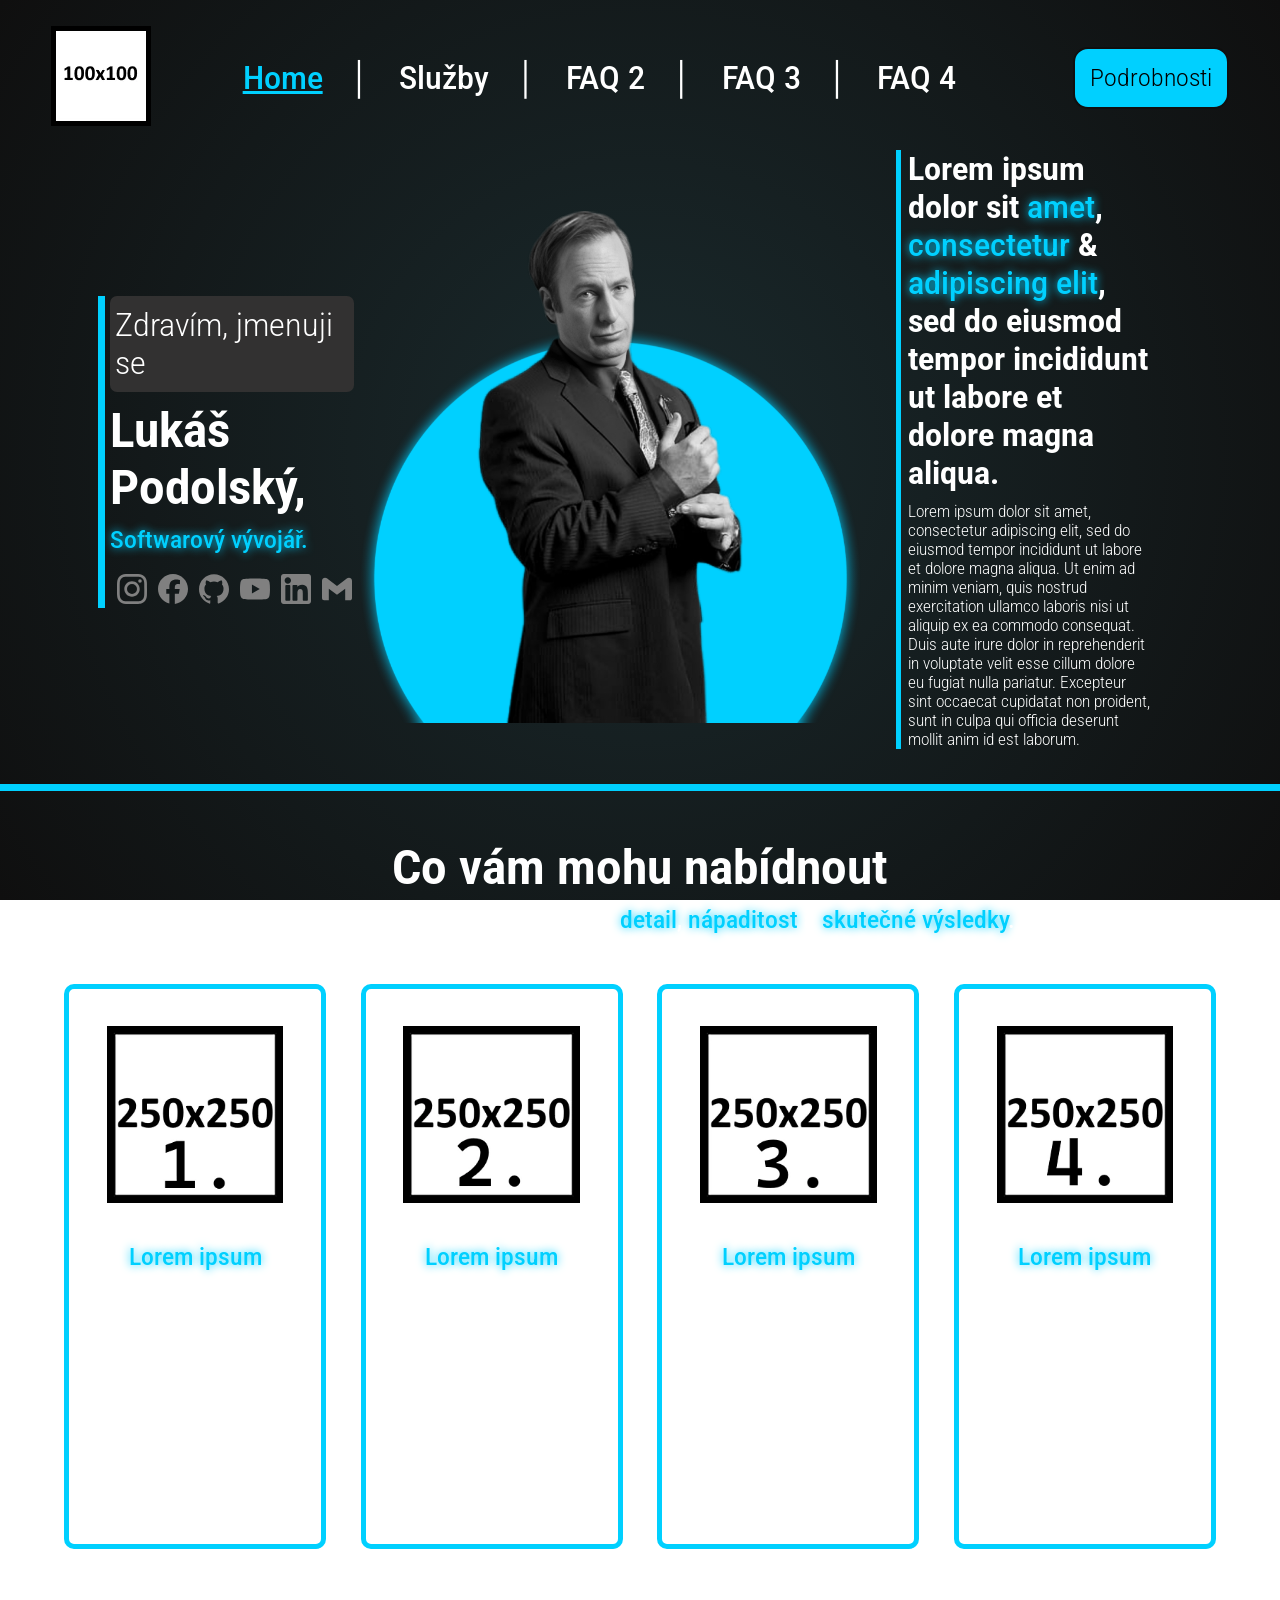
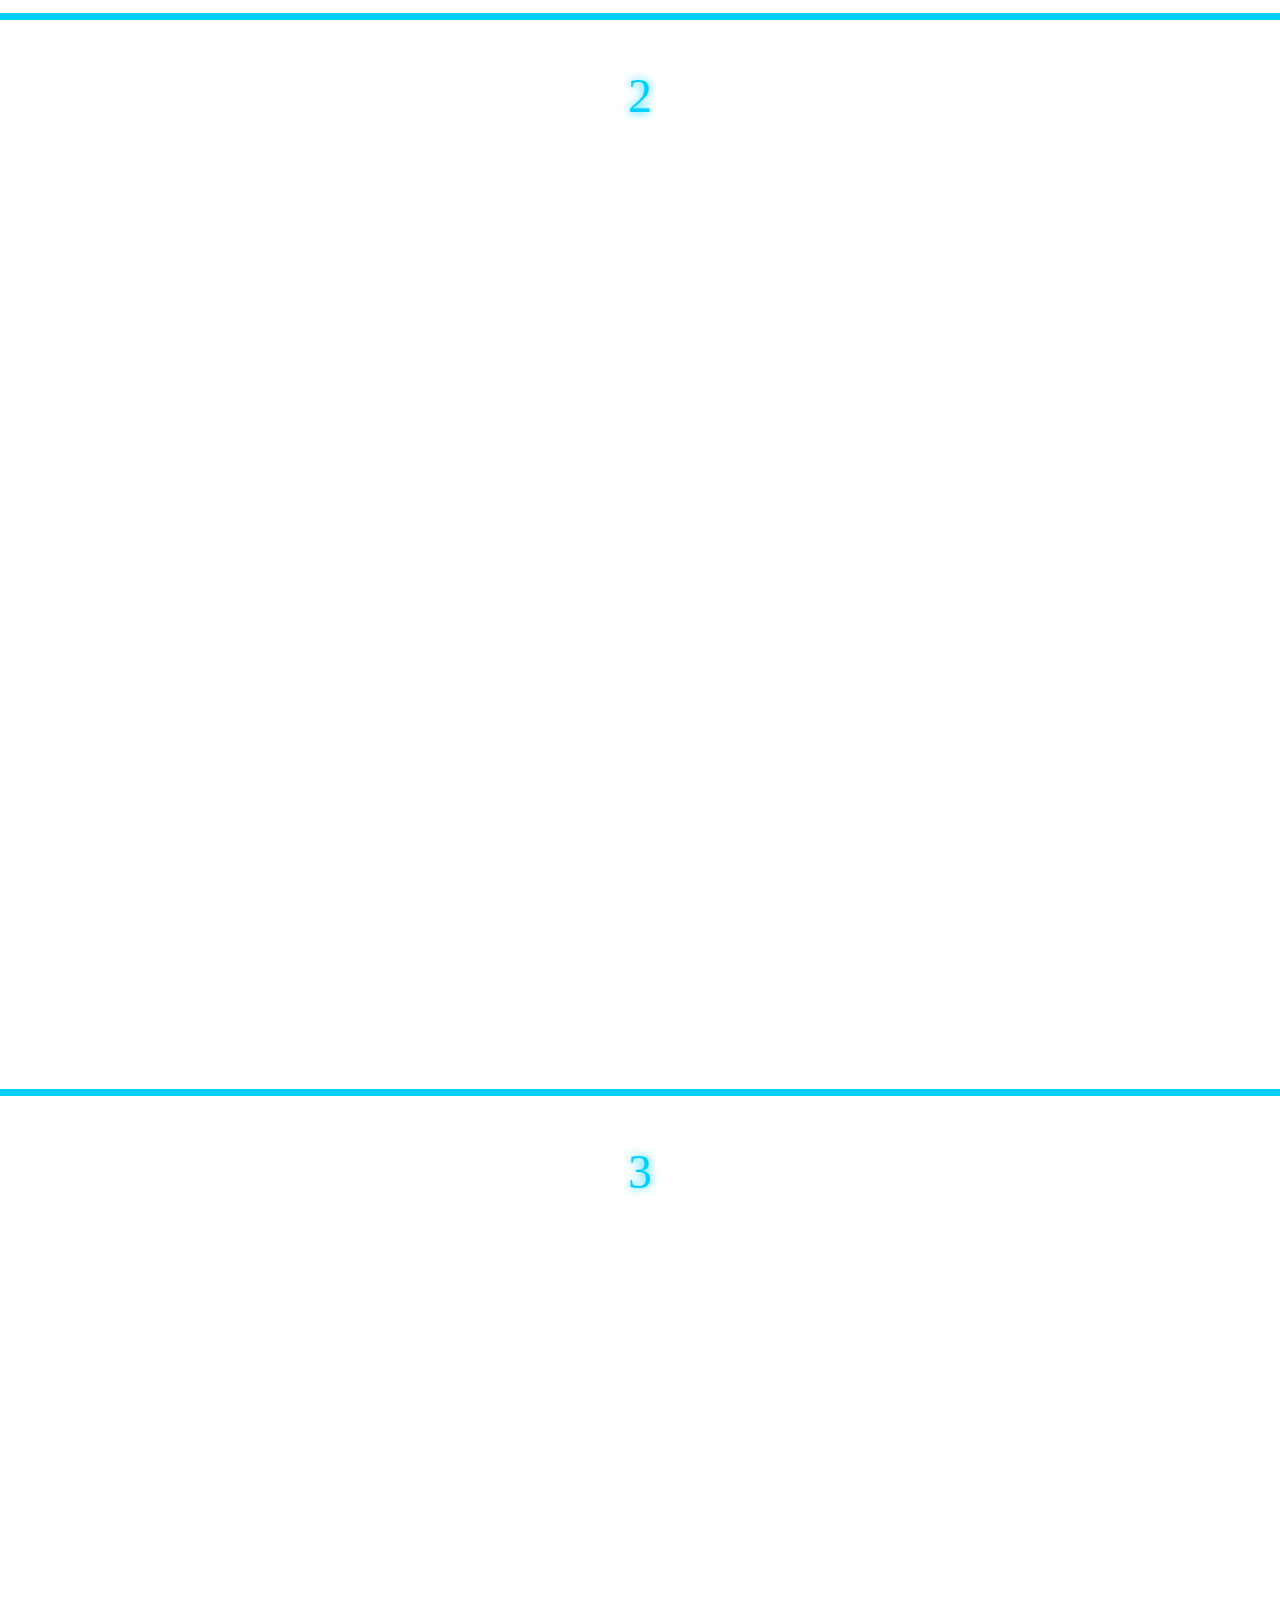
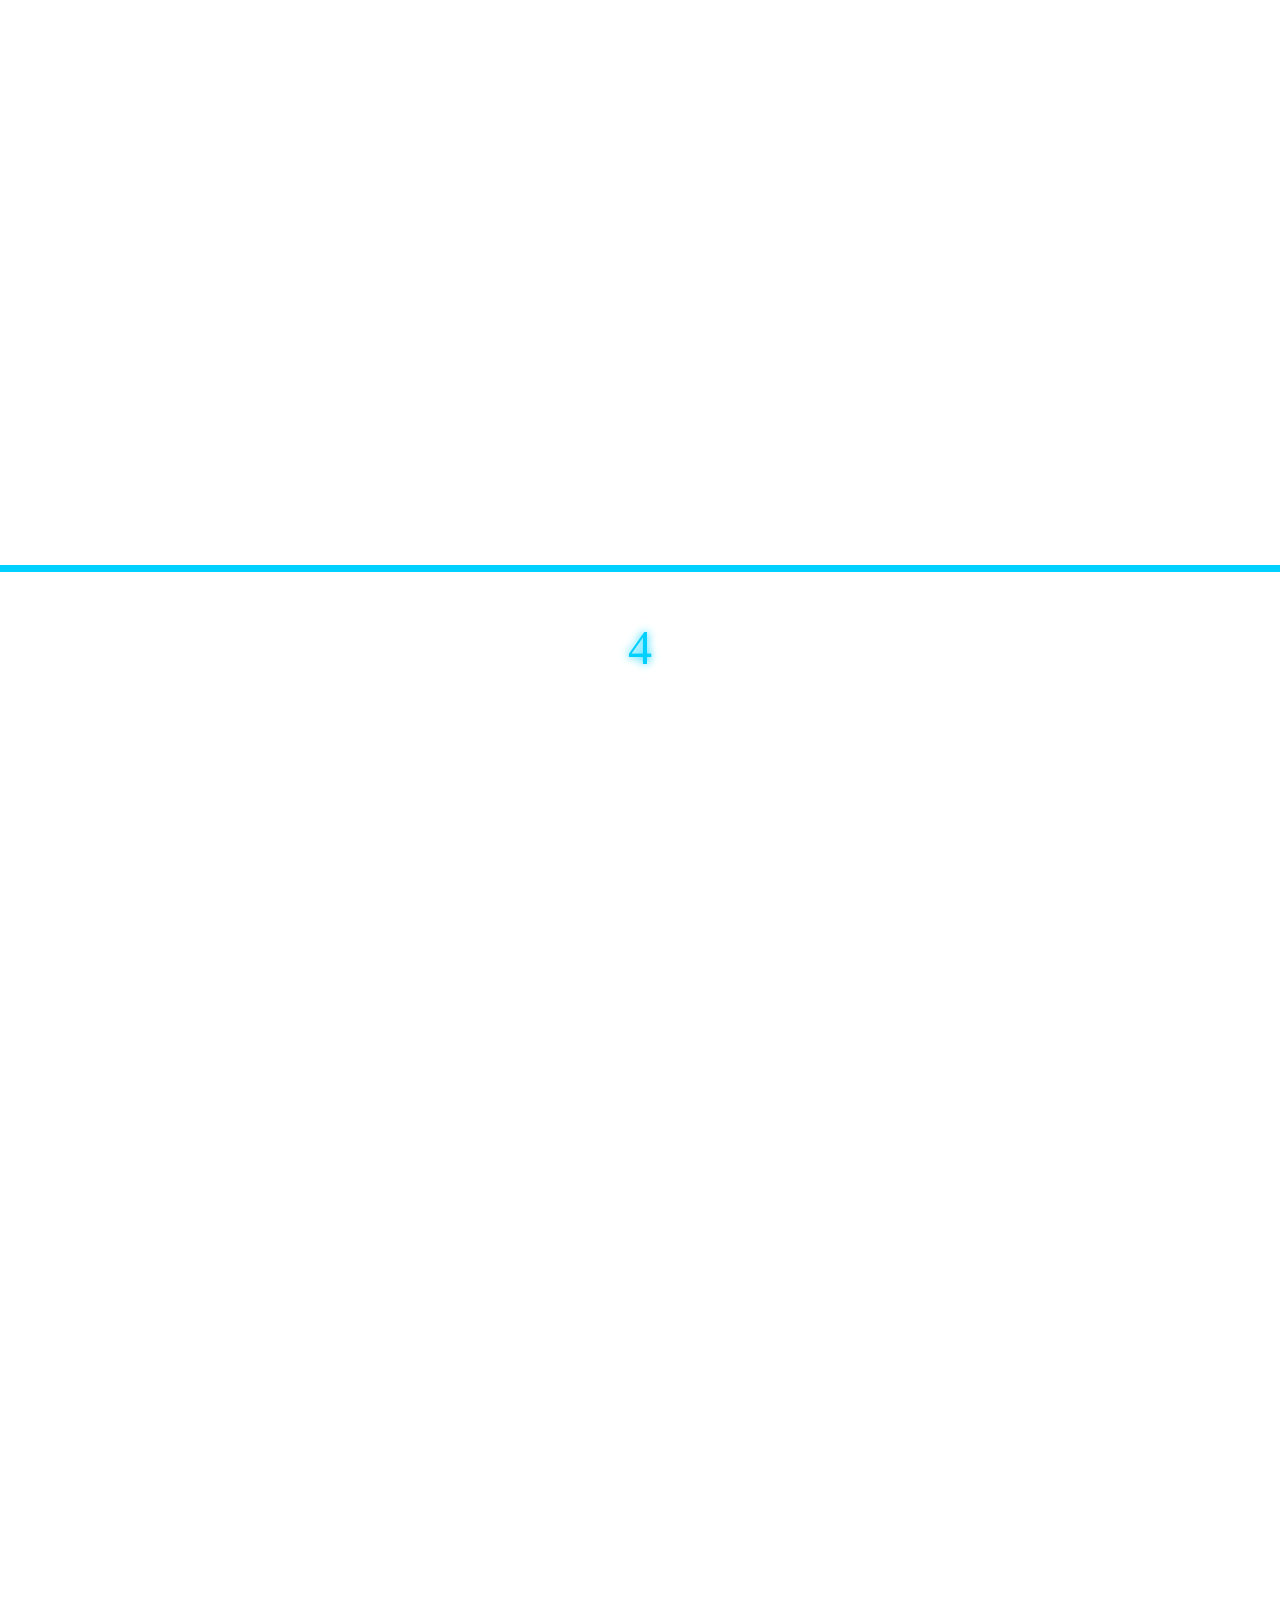
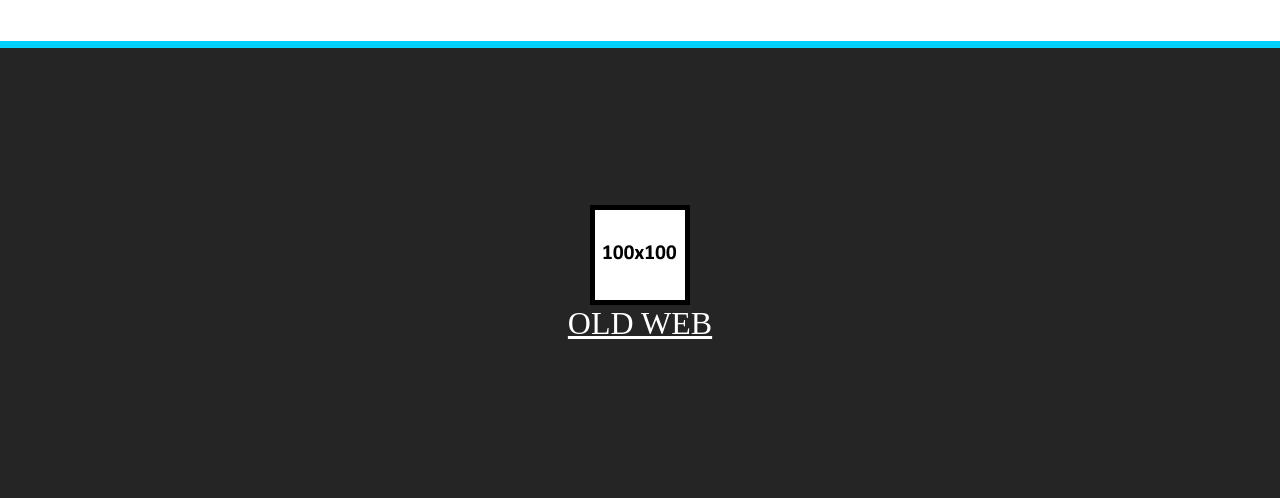
==== commit 2a45566d: "Half haleluja, half total broken" ====
--- a/index.html
+++ b/index.html
@@ -2,9 +2,8 @@
 <html lang="en">
 <head>
     <meta charset="UTF-8">
-    <meta name="viewport" content="width=device-width, initial-scale=1.0">
-
-        <link rel="stylesheet" href="sources/files/style.css">
+    <meta name="viewport" content="width=device-width, initial-scale=1" />
+    <link rel="stylesheet" href="sources/files/style.css">
 
     <link rel="icon" href="sources/images/other/favicon_light.ico" type="image/x-icon" media="(prefers-color-scheme: dark)">
     <link rel="icon" href="sources/images/other/favicon_dark.ico" type="image/x-icon" media="(prefers-color-scheme: light)">
@@ -12,19 +11,21 @@
     <title>Homepage</title>
 </head>
 <body>
-    <div data-aos="fade-down" data-aos-once="false" id="secret-navbar" class="nav-menu-darkness" style="visibility: hidden; opacity: 0;">
-        <div class="nav-menu">
-            <a class="nav-buttons-main" href="#top" onclick="switch_secret_navbar()">Home</a>
-            <a href="#project" onclick="switch_secret_navbar()">Služby</a>
-            <a href="#2" onclick="switch_secret_navbar()">FAQ</a>
-            <a href="#3" onclick="switch_secret_navbar()">FAQ</a>
-            <a href="#4" onclick="switch_secret_navbar()">FAQ</a>
+    <div style="overflow: hidden;">
+        <div id="secret-navbar" class="nav-menu-darkness" style="visibility: hidden; opacity: 0;">
+            <div class="nav-menu">
+                <a class="nav-buttons-main" href="#top" onclick="switch_secret_navbar()">Home</a>
+                <a href="#project" onclick="switch_secret_navbar()">Služby</a>
+                <a href="#2" onclick="switch_secret_navbar()">FAQ</a>
+                <a href="#3" onclick="switch_secret_navbar()">FAQ</a>
+                <a href="#4" onclick="switch_secret_navbar()">FAQ</a>
+            </div>
+            <button onclick="switch_secret_navbar()">
+                <svg xmlns="http://www.w3.org/2000/svg" version="1.1" viewBox="0 0 32 32">
+                    <path class="cls-1" d="M20.36,16l7.1-7.1c1.21-1.21,1.21-3.16,0-4.37s-3.16-1.21-4.37,0l-7.1,7.1-7.08-7.08c-1.2-1.2-3.16-1.2-4.36,0-1.2,1.2-1.2,3.16,0,4.36l7.08,7.08-7.1,7.1c-1.21,1.21-1.21,3.16,0,4.37s3.16,1.21,4.37,0l7.1-7.1,7.08,7.08c1.2,1.2,3.16,1.2,4.36,0s1.2-3.16,0-4.36l-7.08-7.08Z"/>
+                </svg>    
+            </button>
         </div>
-        <button onclick="switch_secret_navbar()">
-            <svg xmlns="http://www.w3.org/2000/svg" version="1.1" viewBox="0 0 32 32">
-                <path class="cls-1" d="M20.36,16l7.1-7.1c1.21-1.21,1.21-3.16,0-4.37s-3.16-1.21-4.37,0l-7.1,7.1-7.08-7.08c-1.2-1.2-3.16-1.2-4.36,0-1.2,1.2-1.2,3.16,0,4.36l7.08,7.08-7.1,7.1c-1.21,1.21-1.21,3.16,0,4.37s3.16,1.21,4.37,0l7.1-7.1,7.08,7.08c1.2,1.2,3.16,1.2,4.36,0s1.2-3.16,0-4.36l-7.08-7.08Z"/>
-            </svg>    
-        </button>
     </div>
     <section id="top" class="top">
         <nav>
@@ -77,8 +78,8 @@
     <hr class="breaker">
 
     <section id="project" class="project">
-        <p class="project-header" data-aos="fade-down">Co vám mohu nabídnout</p>
-        <p class="project-seader" data-aos="fade-down" data-aos-delay="100">Každá služba vzniká s důrazem na <span class="highlight">detail</span>, <span class="highlight">nápaditost</span> a <span class="highlight">skutečné výsledky</span>.</p>
+        <p class="project-header" data-aos="fade-down" data-aos-offset="200">Co vám mohu nabídnout</p>
+        <p class="project-seader" data-aos="fade-down"  data-aos-offset="200" data-aos-delay="100">Každá služba vzniká s důrazem na <span class="highlight">detail</span>, <span class="highlight">nápaditost</span> a <span class="highlight">skutečné výsledky</span>.</p>
         <div id="hidden-mobile">
             <div class="project-container">
                 <article data-aos="fade-right" data-aos-duration="1000" data-aos-delay="200">
@@ -90,21 +91,21 @@
                 </article>
                 <article data-aos="fade-right" data-aos-duration="1000" data-aos-delay="400">
                     <div class="project-window">
-                        <img src="sources/images/projects/1.webp" alt="Project number 1 image">
+                        <img src="sources/images/projects/2.webp" alt="Project number 2 image">
                         <h1 class="highlight">Lorem ipsum</h1>
                         <p>Lorem ipsum dolor sit amet, consectetur adipiscing elit, sed do eiusmod tempor incididunt ut labore et dolore magna aliqua. Ut enim ad minim veniam.</p>
                     </div>
                 </article>
                 <article data-aos="fade-right" data-aos-duration="1000" data-aos-delay="600">
                     <div class="project-window">
-                        <img src="sources/images/projects/1.webp" alt="Project number 1 image">
+                        <img src="sources/images/projects/3.webp" alt="Project number 3 image">
                         <h1 class="highlight">Lorem ipsum</h1>
                         <p>Lorem ipsum dolor sit amet, consectetur adipiscing elit, sed do eiusmod tempor incididunt ut labore et dolore magna aliqua. Ut enim ad minim veniam.</p>
                     </div>
                 </article>
                 <article data-aos="fade-right" data-aos-duration="1000" data-aos-delay="800">
                     <div class="project-window">
-                        <img src="sources/images/projects/1.webp" alt="Project number 1 image">
+                        <img src="sources/images/projects/4.webp" alt="Project number 4 image">
                         <h1 class="highlight">Lorem ipsum</h1>
                         <p>Lorem ipsum dolor sit amet, consectetur adipiscing elit, sed do eiusmod tempor incididunt ut labore et dolore magna aliqua. Ut enim ad minim veniam.</p>
                     </div>
@@ -115,20 +116,20 @@
         <div id="shown-mobile">
             <article data-aos="fade-right" data-aos-duration="1000" data-aos-delay="200">
                 <div class="project-container">
-                    <button onclick="test2(-1)"><</button>
+                    <button onclick="add_window(-1)" style="transform: scaleX(-1)"><svg xmlns="http://www.w3.org/2000/svg" version="1.1" viewBox="0 0 32 32"><path class="cls-1" d="M19.57,15.83s0,0,0,0l-6.01-6.01c-.29-.29-.77-.29-1.06,0s-.29.77,0,1.06l5.48,5.48-5.48,5.48c-.29.29-.29.77,0,1.06.29.29.77.29,1.06,0l6.01-6.01c.29-.29.29-.77,0-1.06Z"/></svg></button>
                     <div class="project-window">
                         <img id="projects-img" src="sources/images/projects/1.webp" alt="Project number 1 image">
                         <h1 id="projects-h1" class="highlight">Lorem ipsum</h1>
                         <p id="projects-p">Lorem ipsum dolor sit amet, consectetur adipiscing elit, sed do eiusmod tempor incididunt ut labore et dolore magna aliqua. Ut enim ad minim veniam.</p>
                     </div>
-                    <button onclick="test2(1)">></button>
+                    <button onclick="add_window(1)"><svg xmlns="http://www.w3.org/2000/svg" version="1.1" viewBox="0 0 32 32"><path class="cls-1" d="M19.57,15.83s0,0,0,0l-6.01-6.01c-.29-.29-.77-.29-1.06,0s-.29.77,0,1.06l5.48,5.48-5.48,5.48c-.29.29-.29.77,0,1.06.29.29.77.29,1.06,0l6.01-6.01c.29-.29.29-.77,0-1.06Z"/></svg></button>
                 </div>
             </article>
             <div id="project-digit" class="project-digit">
-                <a onclick="test1('1')" class="project-digit-selected"></a>
-                <a onclick="test1('2')"></a>
-                <a onclick="test1('3')"></a>
-                <a onclick="test1('4')"></a>
+                <a onclick="select_window('1')" class="project-digit-selected"></a>
+                <a onclick="select_window('2')"></a>
+                <a onclick="select_window('3')"></a>
+                <a onclick="select_window('4')"></a>
             </div>
     </section>
     <hr class="breaker">
@@ -159,6 +160,7 @@
             <a href="old/index.html" target="_blank" style="color: white; font-size: 2rem; margin: 20px 20px;">OLD WEB</a>
         </div>
     </footer>
+
 <script src="https://unpkg.com/aos@2.3.1/dist/aos.js"></script>
 <script src="sources/files/script.js"></script>
 <script>
--- a/sources/files/style.css
+++ b/sources/files/style.css
@@ -153,7 +153,8 @@
     justify-content: center;
     align-items: center;
     height: 100vh;
-    width: 100%;
+    max-width: 100%;
+    overflow: hidden;
 }
 .nav-menu a{
     color: white;
@@ -162,27 +163,36 @@
     text-decoration: underline;
     text-align: center;
     margin: 10px;
+    width: max-content;
+    white-space: normal;
+    overflow-wrap: break-word;
 }
 .nav-menu-darkness{
+    height: 100vh;
     position: fixed;
-    overflow-y: hidden;
-    height: 200%;
-    width: 100%;
-    left: 0;
-    right: 0;
+    inset: 0;
     z-index: 100;
     background-color: rgba(0,0,0,0.7);
     transition: opacity 0.3s linear;
+    overflow: hidden;
+}
+.nav-menu-darkness *{
+    max-width: 100%;
+    overflow: hidden;
+    box-sizing: border-box;
 }
 .nav-menu-darkness button{
-    width: 60px;
+    width: 80px;
     position: absolute;
-    top: 60px;
-    right: 60px;
+    top: 7rem;
+    right: 7rem;
     stroke: none;
     fill: white;
     background-color: transparent;
     border: none;
+}
+.nav-menu-darkness button svg{
+    max-width: 100%;
 }
 
 /* Start of top section */
@@ -334,6 +344,21 @@
     align-items: center;
     gap: 3%;
 }
+.project-container button{
+    width: 25px;
+    background-color: transparent;
+    border: none;
+}
+.project-container button svg{
+    width: 90px;
+    fill: var(--theme-color);
+    position: relative;
+    right: 37px;
+    transition: ease-in-out 0.1s;
+}
+.project-container button svg:active{
+    transform: scale(0.8);
+}
 .project-window{
     border: var(--theme-color) 5px solid;
     border-radius: 10px;
@@ -343,6 +368,7 @@
     justify-content: center;
     align-items: center;
     flex-direction: column;
+    min-height: min-content;
 }
 .project-window:hover{
     box-shadow: var(--theme-color) 0 0 22px;
@@ -351,6 +377,7 @@
 .project-window img{
     width: 70%;
     margin: 15%;
+    transition: 0.2s ease-in-out;
 }
 .project-window h1{
     font-size: clamp(1.3rem, 2vw, 1.5rem);
@@ -358,6 +385,7 @@
     font-weight: 400;
     text-align: center;
     margin-top: 1%;
+    transition: 0.2s ease-in-out;
 }
 .project-window p{
     font-size: clamp(1.1rem, 2vw, 1.5rem);
@@ -365,7 +393,8 @@
     text-align: start;
     margin: 5%;
     font-weight: 100;
-    max-width: 80%;
+    max-width: 90%;
+    transition: 0.2s ease-in-out;
 }
 .project-digit{
     display: flex;
@@ -375,17 +404,18 @@
     margin-top: 20px;
 }
 .project-digit a{
-    width: 30px;
-    height: 30px;
+    width: 10px;
+    height: 10px;
     background-color: transparent;
     border: var(--theme-color) 3px solid;
     border-radius: 50%;
+    transition: ease-out 0.1s;
 }
 .project-digit-selected{
-    width: 33px !important;
-    height: 33px !important;
+    width: 20px !important;
+    height: 10px !important;
     background-color: var(--theme-color) !important;
-    border-radius: 50%;
+    border-radius: 10px !important;
     box-shadow: var(--theme-color) 0 0 5px;
 }
 /* Mobile fixes*/
@@ -393,9 +423,20 @@
     .project-seader{
         margin-bottom: 70px;
     }
+    .project-window{
+        max-width: 280px;
+    }
     .project-window img{
-        width: 80%;
-        margin: 5% 10% 3% 10%;
+        width: 70%;
+        margin: 10%;
+        margin-bottom: 5%;
+    }
+    .project-window p{
+        max-width: 70%;
+    }
+    .project{
+        width: 100%;
+        padding: 0 0 5%;
     }
 }
 
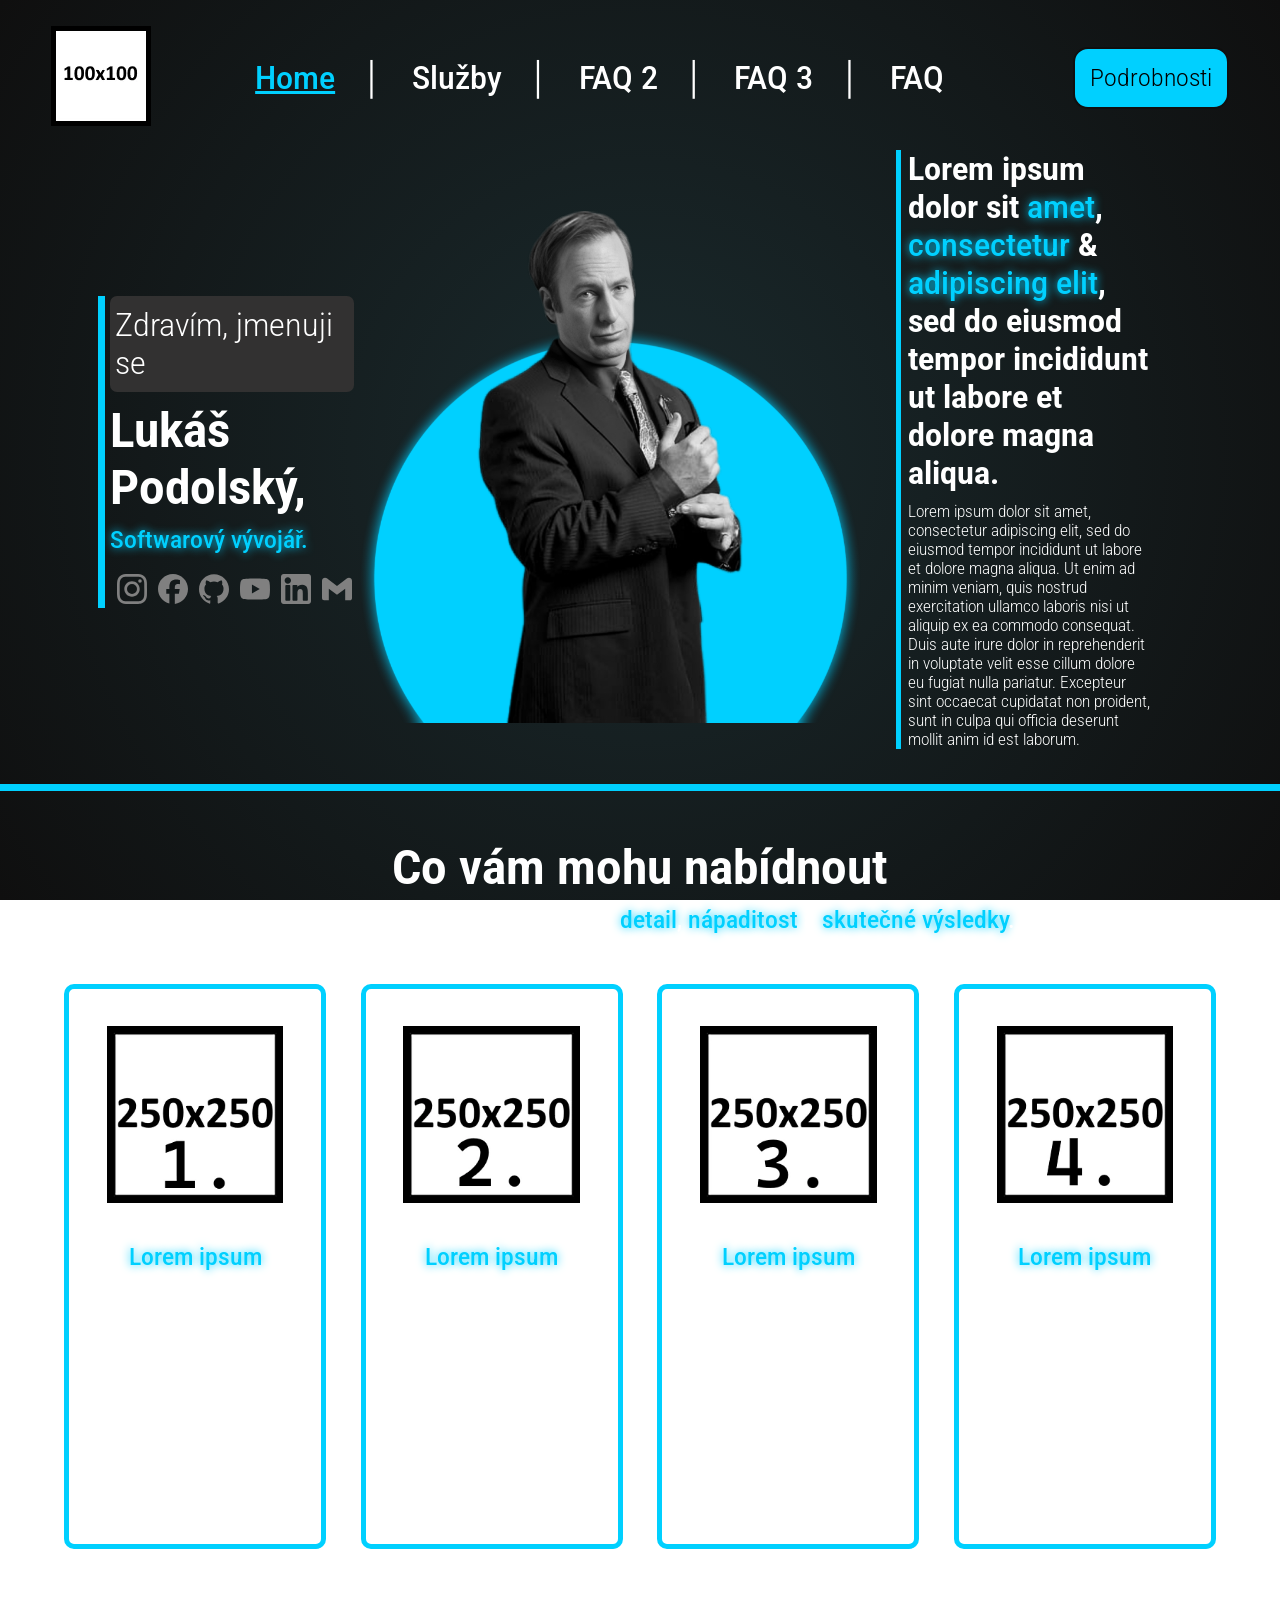
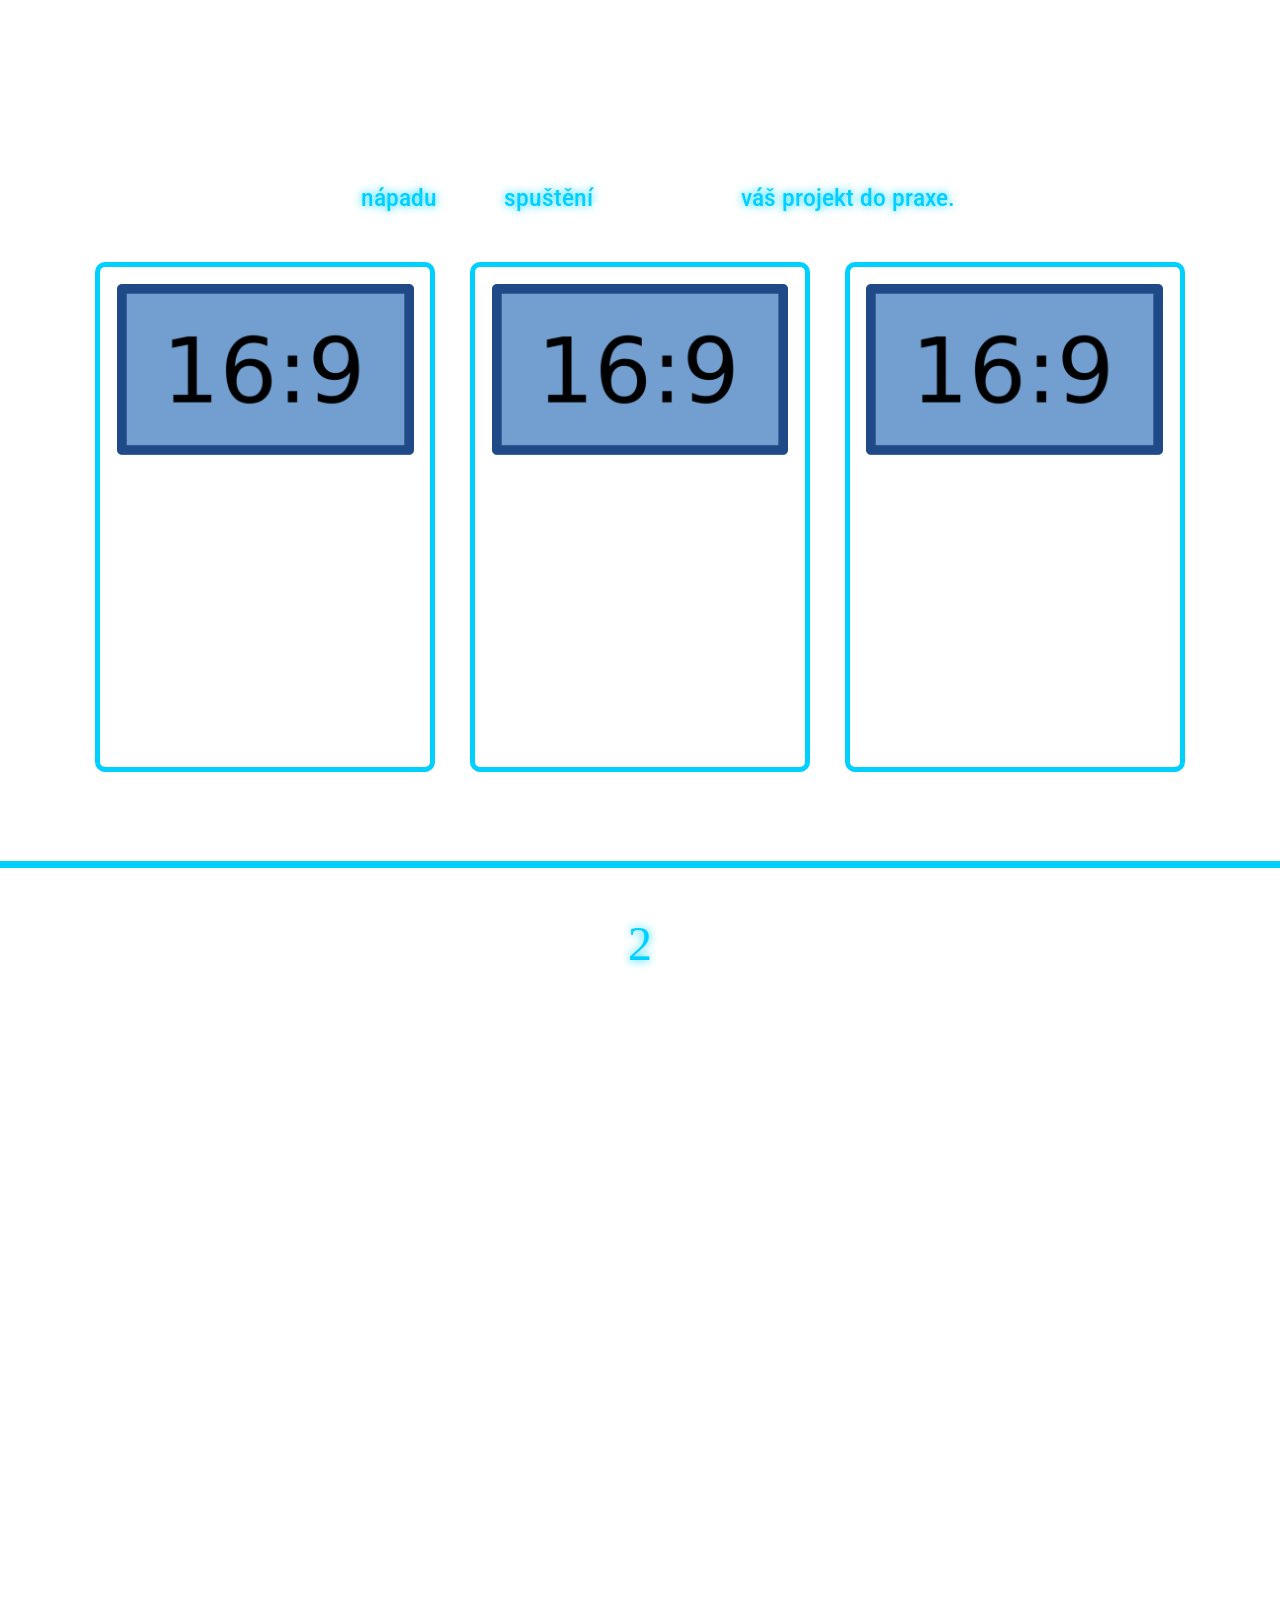
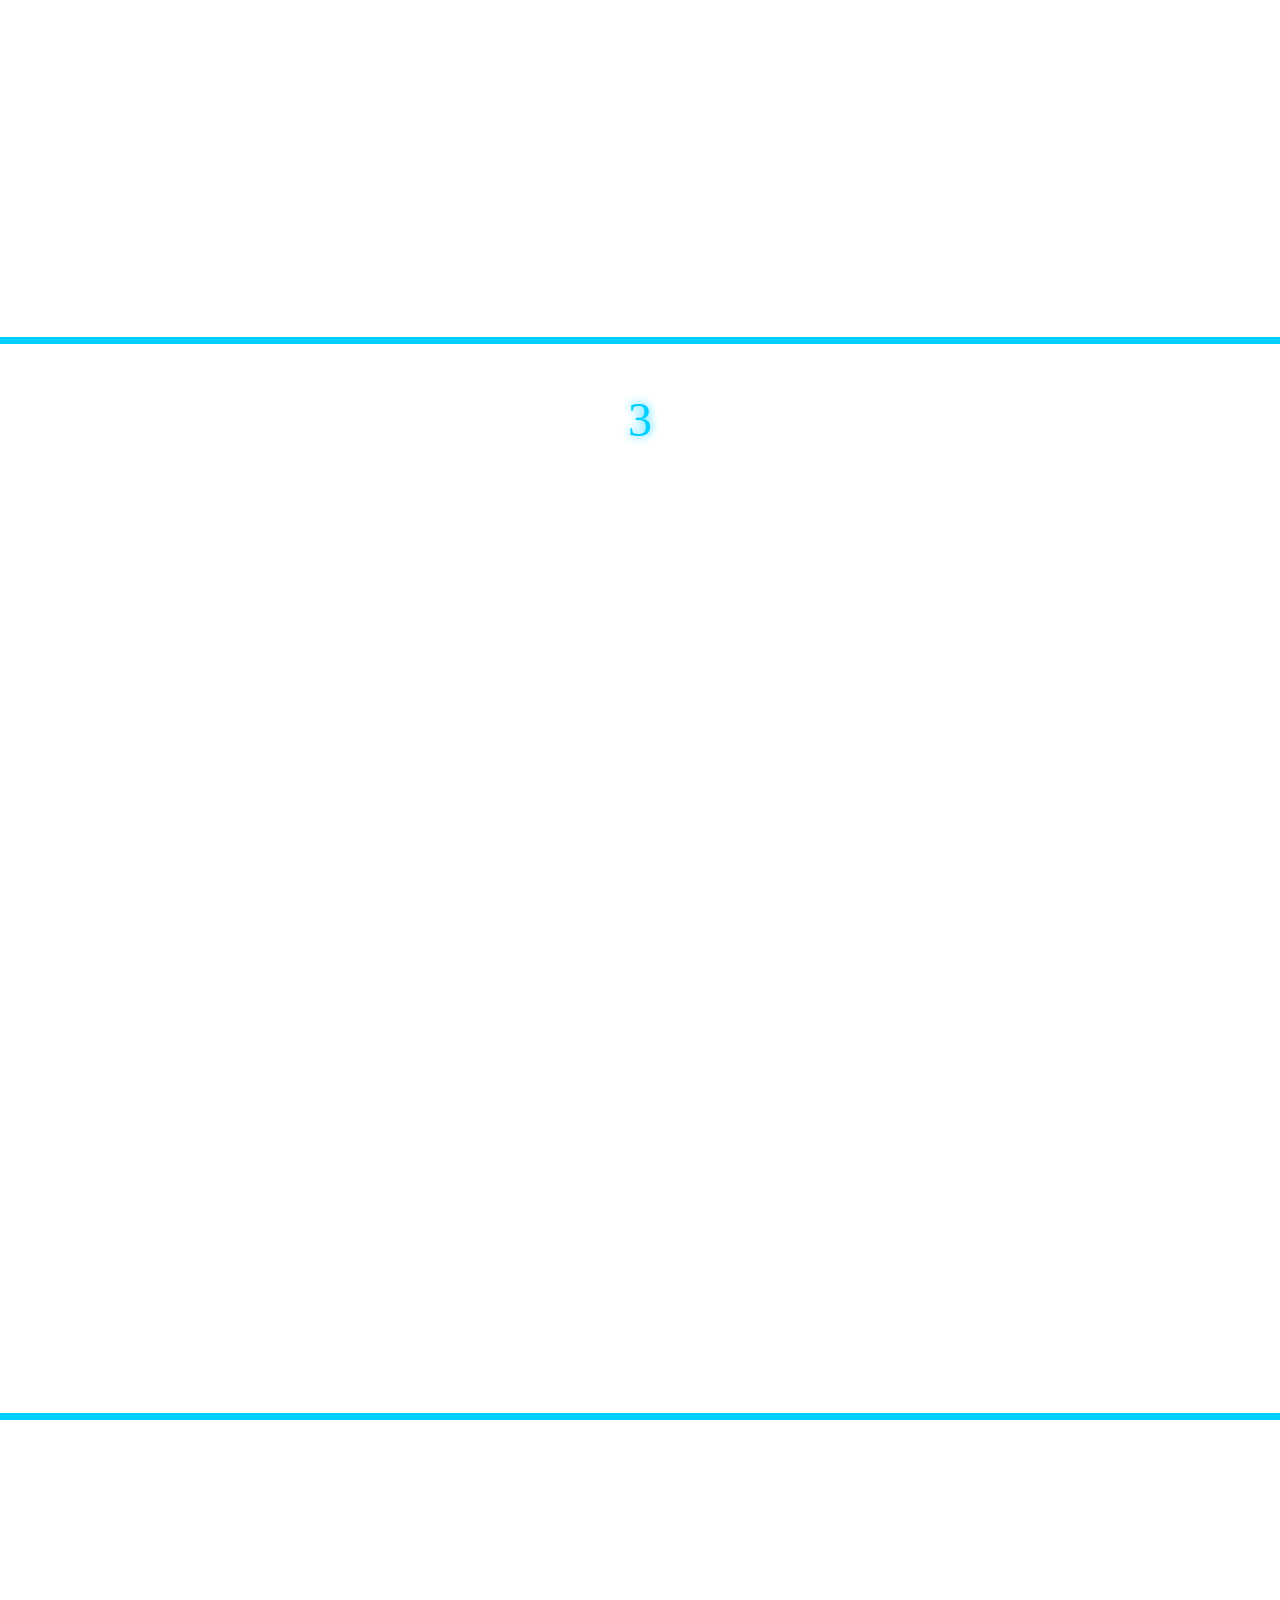
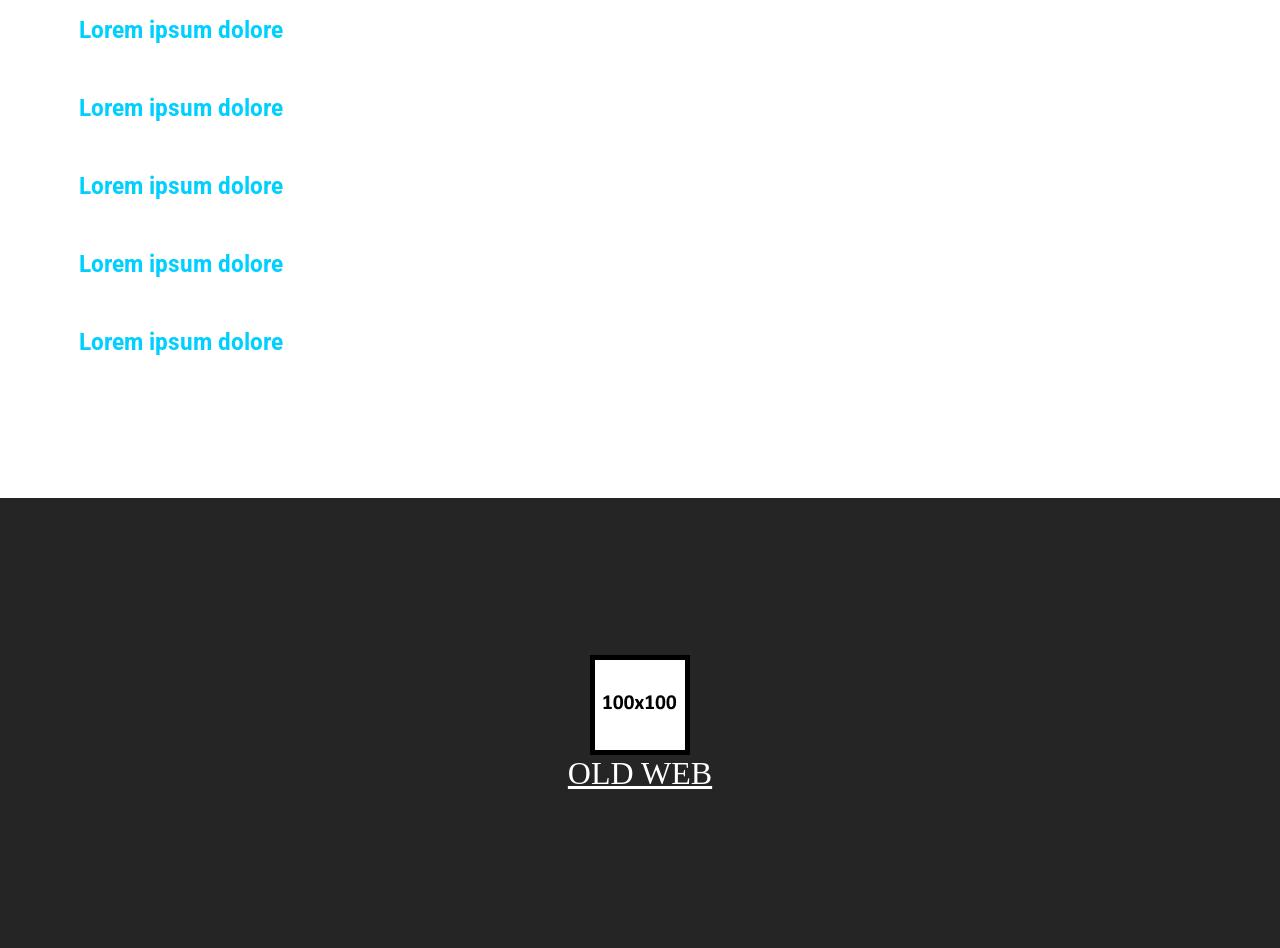
==== commit 7109b807: "Finished projects, added section below projects, faq" ====
--- a/index.html
+++ b/index.html
@@ -12,13 +12,13 @@
 </head>
 <body>
     <div style="overflow: hidden;">
-        <div id="secret-navbar" class="nav-menu-darkness" style="visibility: hidden; opacity: 0;">
+        <div id="secret-navbar" class="nav-menu-darkness" style="overflow: hidden; visibility: hidden; opacity: 0;">
             <div class="nav-menu">
                 <a class="nav-buttons-main" href="#top" onclick="switch_secret_navbar()">Home</a>
                 <a href="#project" onclick="switch_secret_navbar()">Služby</a>
                 <a href="#2" onclick="switch_secret_navbar()">FAQ</a>
                 <a href="#3" onclick="switch_secret_navbar()">FAQ</a>
-                <a href="#4" onclick="switch_secret_navbar()">FAQ</a>
+                <a href="#faq" onclick="switch_secret_navbar()">FAQ</a>
             </div>
             <button onclick="switch_secret_navbar()">
                 <svg xmlns="http://www.w3.org/2000/svg" version="1.1" viewBox="0 0 32 32">
@@ -35,7 +35,7 @@
                 <a href="#project">Služby</a><span>│</span>
                 <a href="#2">FAQ 2</a><span>│</span>
                 <a href="#3">FAQ 3</a><span>│</span>
-                <a href="#4">FAQ 4</a>
+                <a href="#faq">FAQ</a>
             </div>
             <div data-aos="fade-left" data-aos-delay="700"><a class="nav-learnmore" id="hidden-mobile" href="#project">Podrobnosti</a></div>
             <button onclick="switch_secret_navbar()" class="nav-menu-button" data-aos="fade-left" data-aos-delay="500" id="shown-mobile">
@@ -78,32 +78,32 @@
     <hr class="breaker">
 
     <section id="project" class="project">
-        <p class="project-header" data-aos="fade-down" data-aos-offset="200">Co vám mohu nabídnout</p>
-        <p class="project-seader" data-aos="fade-down"  data-aos-offset="200" data-aos-delay="100">Každá služba vzniká s důrazem na <span class="highlight">detail</span>, <span class="highlight">nápaditost</span> a <span class="highlight">skutečné výsledky</span>.</p>
+        <p class="sections-header" data-aos="fade-down" data-aos-offset="200">Co vám mohu nabídnout</p>
+        <p class="sections-seader" data-aos="fade-down"  data-aos-offset="200" data-aos-delay="100">Každá služba vzniká s důrazem na <span class="highlight">detail</span>, <span class="highlight">nápaditost</span> a <span class="highlight">skutečné výsledky</span>.</p>
         <div id="hidden-mobile">
             <div class="project-container">
-                <article data-aos="fade-right" data-aos-duration="1000" data-aos-delay="200">
+                <article data-aos="fade-right" data-aos-easing="ease-in-out" data-aos-duration="400" data-aos-delay="200">
                     <div class="project-window">
                         <img src="sources/images/projects/1.webp" alt="Project number 1 image">
                         <h1 class="highlight">Lorem ipsum</h1>
                         <p>Lorem ipsum dolor sit amet, consectetur adipiscing elit, sed do eiusmod tempor incididunt ut labore et dolore magna aliqua. Ut enim ad minim veniam.</p>
                     </div>
                 </article>
-                <article data-aos="fade-right" data-aos-duration="1000" data-aos-delay="400">
+                <article data-aos="fade-right" data-aos-easing="ease-in-out" data-aos-duration="400" data-aos-delay="500">
                     <div class="project-window">
                         <img src="sources/images/projects/2.webp" alt="Project number 2 image">
                         <h1 class="highlight">Lorem ipsum</h1>
                         <p>Lorem ipsum dolor sit amet, consectetur adipiscing elit, sed do eiusmod tempor incididunt ut labore et dolore magna aliqua. Ut enim ad minim veniam.</p>
                     </div>
                 </article>
-                <article data-aos="fade-right" data-aos-duration="1000" data-aos-delay="600">
+                <article data-aos="fade-right" data-aos-easing="ease-in-out" data-aos-duration="400" data-aos-delay="900">
                     <div class="project-window">
                         <img src="sources/images/projects/3.webp" alt="Project number 3 image">
                         <h1 class="highlight">Lorem ipsum</h1>
                         <p>Lorem ipsum dolor sit amet, consectetur adipiscing elit, sed do eiusmod tempor incididunt ut labore et dolore magna aliqua. Ut enim ad minim veniam.</p>
                     </div>
                 </article>
-                <article data-aos="fade-right" data-aos-duration="1000" data-aos-delay="800">
+                <article data-aos="fade-right" data-aos-easing="ease-in-out" data-aos-duration="400" data-aos-delay="1300">
                     <div class="project-window">
                         <img src="sources/images/projects/4.webp" alt="Project number 4 image">
                         <h1 class="highlight">Lorem ipsum</h1>
@@ -131,7 +131,35 @@
                 <a onclick="select_window('3')"></a>
                 <a onclick="select_window('4')"></a>
             </div>
+        </div>
     </section>
+    <section class="started">
+        <h1 class="sections-header">Začněte ve 3 snadných krocích</h1>
+        <p class="sections-seader"  data-aos="fade-up" data-aos-offset="200" data-aos-delay="100">Od <span class="highlight">nápadu</span> až po <span class="highlight">spuštění</span>, takhle uvedu <span class="highlight">váš projekt do praxe.</span></p>
+        <div class="started-windows-container">
+            <article data-aos="fade-right" data-aos-easing="ease-in-out" data-aos-duration="400" data-aos-delay="200">
+                <div class="started-window">
+                    <img src="sources/images/started/pic.webp">
+                    <h1>Lorem ipsum</h1>
+                    <p>Lorem ipsum dolor sit amet, consectetur adipiscing elit, sed do eiusmod tempor.</p>
+                </div>
+            </article>
+            <article data-aos="fade-right" data-aos-easing="ease-in-out" data-aos-duration="400" data-aos-delay="500">
+                <div class="started-window">
+                    <img src="sources/images/started/pic.webp">
+                    <h1>Lorem ipsum</h1>
+                    <p>Lorem ipsum dolor sit amet, consectetur adipiscing elit, sed do eiusmod tempor.</p>
+                </div>
+            </article>
+            <article data-aos="fade-right" data-aos-easing="ease-in-out" data-aos-duration="400" data-aos-delay="900">
+                <div class="started-window">
+                    <img src="sources/images/started/pic.webp">
+                    <h1>Lorem ipsum</h1>
+                    <p>Lorem ipsum dolor sit amet, consectetur adipiscing elit, sed do eiusmod tempor.</p>
+                </div>
+            </article>
+        </div>
+    </section>  
     <hr class="breaker">
 
     <div>
@@ -143,11 +171,37 @@
         <p id="3" class="highlighted">3</p><p>abc</p><p>abc</p><p>abc</p><p>abc</p><p>abc</p><p>abc</p><p>abc</p><p>abc</p><p>abc</p><p>abc</p><p>abc</p><p>abc</p><p>abc</p>
         <p>abc</p><p>abc</p><p>abc</p><p>abc</p><p>abc</p><p>abc</p><p>abc</p><p>abc</p><p>abc</p><p>abc</p><p>abc</p><p>abc</p><p>abc</p><p>abc</p>
         <hr class="breaker">
-
-        <p id="4" class="highlighted">4</p><p>abc</p><p>abc</p><p>abc</p><p>abc</p><p>abc</p><p>abc</p><p>abc</p><p>abc</p><p>abc</p><p>abc</p><p>abc</p><p>abc</p><p>abc</p>
-        <p>abc</p><p>abc</p><p>abc</p><p>abc</p><p>abc</p><p>abc</p><p>abc</p><p>abc</p><p>abc</p><p>abc</p><p>abc</p><p>abc</p><p>abc</p><p>abc</p>
-        <hr class="breaker">
     </div>
+
+    <section id="faq" class="faq">
+        <h1 class="sections-header" data-aos="fade-down" data-aos-offset="200">Často kladené otázky</h1>
+        <div id="faq-windows-container" class="faq-windows-container"  data-aos="fade-right" data-aos-easing="ease-in-out" data-aos-duration="400" data-aos-delay="200">
+            <div class="faq-window" onclick="window_faq('1')">
+                <h1>Lorem ipsum dolore</h1>
+                <p>Lorem ipsum dolor sit amet, consectetur adipiscing elit, sed do eiusmod tempor incididunt ut labore et dolore magna aliqua. Ut enim ad minim veniam</p>
+            </div>
+
+            <div class="faq-window" onclick="window_faq('2')">
+                <h1>Lorem ipsum dolore</h1>
+                <p>Lorem ipsum dolor sit amet, consectetur adipiscing elit, sed do eiusmod tempor incididunt ut labore et dolore magna aliqua. Ut enim ad minim veniam</p>
+            </div>
+
+            <div class="faq-window" onclick="window_faq('3')">
+                <h1>Lorem ipsum dolore</h1>
+                <p>Lorem ipsum dolor sit amet, consectetur adipiscing elit, sed do eiusmod tempor incididunt ut labore et dolore magna aliqua. Ut enim ad minim veniam</p>
+            </div>
+
+            <div class="faq-window" onclick="window_faq('4')">
+                <h1>Lorem ipsum dolore</h1>
+                <p>Lorem ipsum dolor sit amet, consectetur adipiscing elit, sed do eiusmod tempor incididunt ut labore et dolore magna aliqua. Ut enim ad minim veniam</p>
+            </div>
+
+            <div class="faq-window" onclick="window_faq('5')">
+                <h1>Lorem ipsum dolore</h1>
+                <p>Lorem ipsum dolor sit amet, consectetur adipiscing elit, sed do eiusmod tempor incididunt ut labore et dolore magna aliqua. Ut enim ad minim veniam</p>
+            </div>
+        </div>
+    </section>
 
     <footer>
         <div class="footer-1">
--- a/sources/files/style.css
+++ b/sources/files/style.css
@@ -5,11 +5,12 @@
     height: 100%;
     min-height: 100vh;
     background: radial-gradient(circle, var(--bg-color-2), var(--bg-color-1));
+    background-attachment: fixed;
     color: var(--default-color);
-    background-attachment: fixed;
-    background-position: center;
-    background-size: 100% 100%;
     scroll-behavior: smooth;
+    max-width: 100vw;
+    box-sizing: border-box;
+    overflow-x: clip;
 }
 body::selection{
     color: black;
@@ -38,6 +39,20 @@
     font-weight: 400;
     font-size: 3rem;
     text-align: center;
+}
+/* Basic stuff that every section uses */
+.sections-header{
+    font-size: 3rem;
+    font-family: "Roboto";
+    font-weight: 700;
+    text-align: center;
+    margin-bottom: 0;
+}
+.sections-seader{
+    font-size: 1.5rem;
+    font-family: "Roboto";
+    text-align: center;
+    margin: 10px 0 50px;
 }
 /* Elements hidden/shown when on mobile */
 @media (max-width: 768px) {
@@ -180,12 +195,13 @@
     max-width: 100%;
     overflow: hidden;
     box-sizing: border-box;
+
 }
 .nav-menu-darkness button{
     width: 80px;
     position: absolute;
-    top: 7rem;
-    right: 7rem;
+    top: 3rem;
+    right: 3rem;
     stroke: none;
     fill: white;
     background-color: transparent;
@@ -323,19 +339,6 @@
     display: block;
     padding: 0 5% 5%;
 }
-.project-header{
-    font-size: 3rem;
-    font-family: "Roboto";
-    font-weight: 700;
-    text-align: center;
-    margin-bottom: 0;
-}
-.project-seader{
-    font-size: 1.5rem;
-    font-family: "Roboto";
-    text-align: center;
-    margin: 10px 0 50px;
-}
 .project-container{
     width: 100%;
     display: flex;
@@ -424,7 +427,7 @@
         margin-bottom: 70px;
     }
     .project-window{
-        max-width: 280px;
+        max-width: 260px;
     }
     .project-window img{
         width: 70%;
@@ -433,6 +436,7 @@
     }
     .project-window p{
         max-width: 70%;
+        height: 173px;
     }
     .project{
         width: 100%;
@@ -440,7 +444,122 @@
     }
 }
 
-
+/* Below project section */
+.started{
+    padding: 5%;
+}
+.started-windows-container{
+    display: flex;
+    align-items: center;
+    justify-content: center;
+    height: max-content;
+    gap: 3%;
+}
+.started-window{
+    border: var(--theme-color) 5px solid;
+    border-radius: 10px;
+    width: 100%;
+    max-width: 330px;
+    transition: 0.2s ease-in-out;
+    display: flex;
+    justify-content: start;
+    align-items: center;
+    flex-direction: column;
+    min-height: min-content;
+    height: 500px;
+    margin-bottom: 25px;
+}
+.started-window:hover{
+    box-shadow: var(--theme-color) 0 0 22px;
+    transform: scale(1.05) translateY(-30px);
+}
+.started-window img{
+    max-width: 90%;
+    padding: 5%;
+}
+.started-window h1{
+    font-size: clamp(1.1rem, 2vw, 1.8rem);
+    font-family: "Roboto";
+    font-weight: 700;
+    text-align: center;
+    margin-top: 1%;
+    transition: 0.2s ease-in-out;
+}
+.started-window p{
+    font-size: clamp(0.9rem, 2vw, 1.5rem);
+    font-family: "Roboto";
+    text-align: start;
+    margin: 5%;
+    font-weight: 100;
+    max-width: 90%;
+    transition: 0.2s ease-in-out;
+}
+/* Mobile fixes*/
+@media (max-width: 768px) {
+    .started-window{
+        height: 100%;
+    }
+    .started-windows-container{
+        height: 200px;
+        justify-content: start;
+        height: 300px;
+    }
+    .started-window{
+        max-width: 85%;
+    }
+}
+
+
+
+
+.faq{
+    padding: 5%;
+    min-height: 550px;
+}
+.faq-windows-container{
+    margin-top: 20px;
+    display: flex;
+    flex-direction: column;
+    gap: 20px;
+}
+.faq-window{
+    position: relative;
+    background-color: white;
+    padding: 15px;
+    border-radius: 20px;
+    transition: ease-in-out 0.2s;
+}
+.faq-window:hover{
+    transform: scale(1.04);
+    background-color: azure;
+    cursor: pointer;
+}
+.faq-window h1{
+    font-size: 1.5rem;
+    color: var(--theme-color);
+    font-family: "Roboto";
+    margin: 0;
+}
+.faq-window p{
+    font-size: 1rem;
+    color: black;
+    font-family: "Roboto";
+    font-weight: 100;
+    margin: 0;
+    margin-top: 15px;
+    display: none;
+    transition: ease-in-out 0.2s;
+}
+.faq-window button{
+    position: absolute;
+    right: 15px;
+    top: 20px;
+}
+@media (max-width: 768px){
+    .faq{
+        height: 600px;
+    }
+}
 
 
 
@@ -456,6 +575,7 @@
     background-color: var(--theme-color);
     border: none;
     margin: 0px;
+    overflow-x: hidden;
 }
 
 /* Footer */
@@ -467,6 +587,8 @@
     justify-content: center;
     text-align: center;
     flex-direction: column;
+    max-width: 100vw;
+    overflow: hidden;
 }
 .footer-1{
     height: clamp(80px, 10vw, 100px);
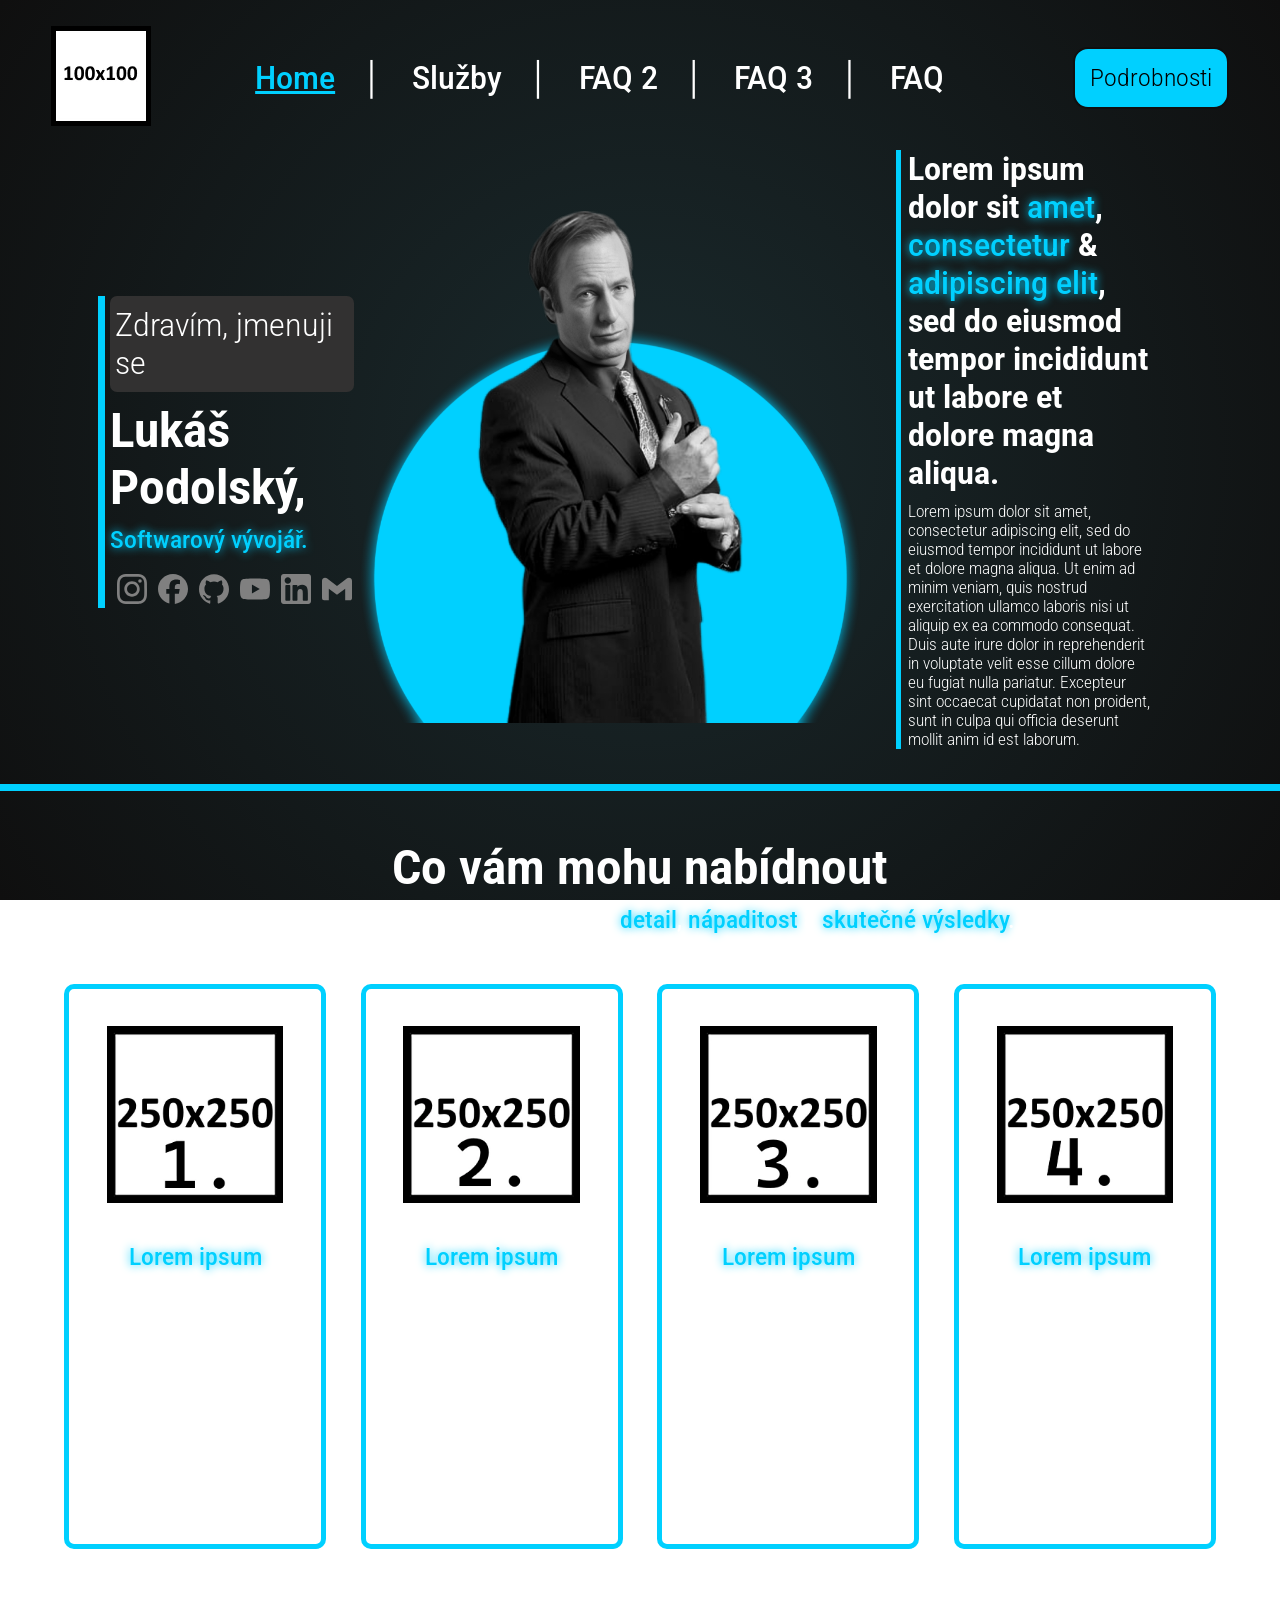
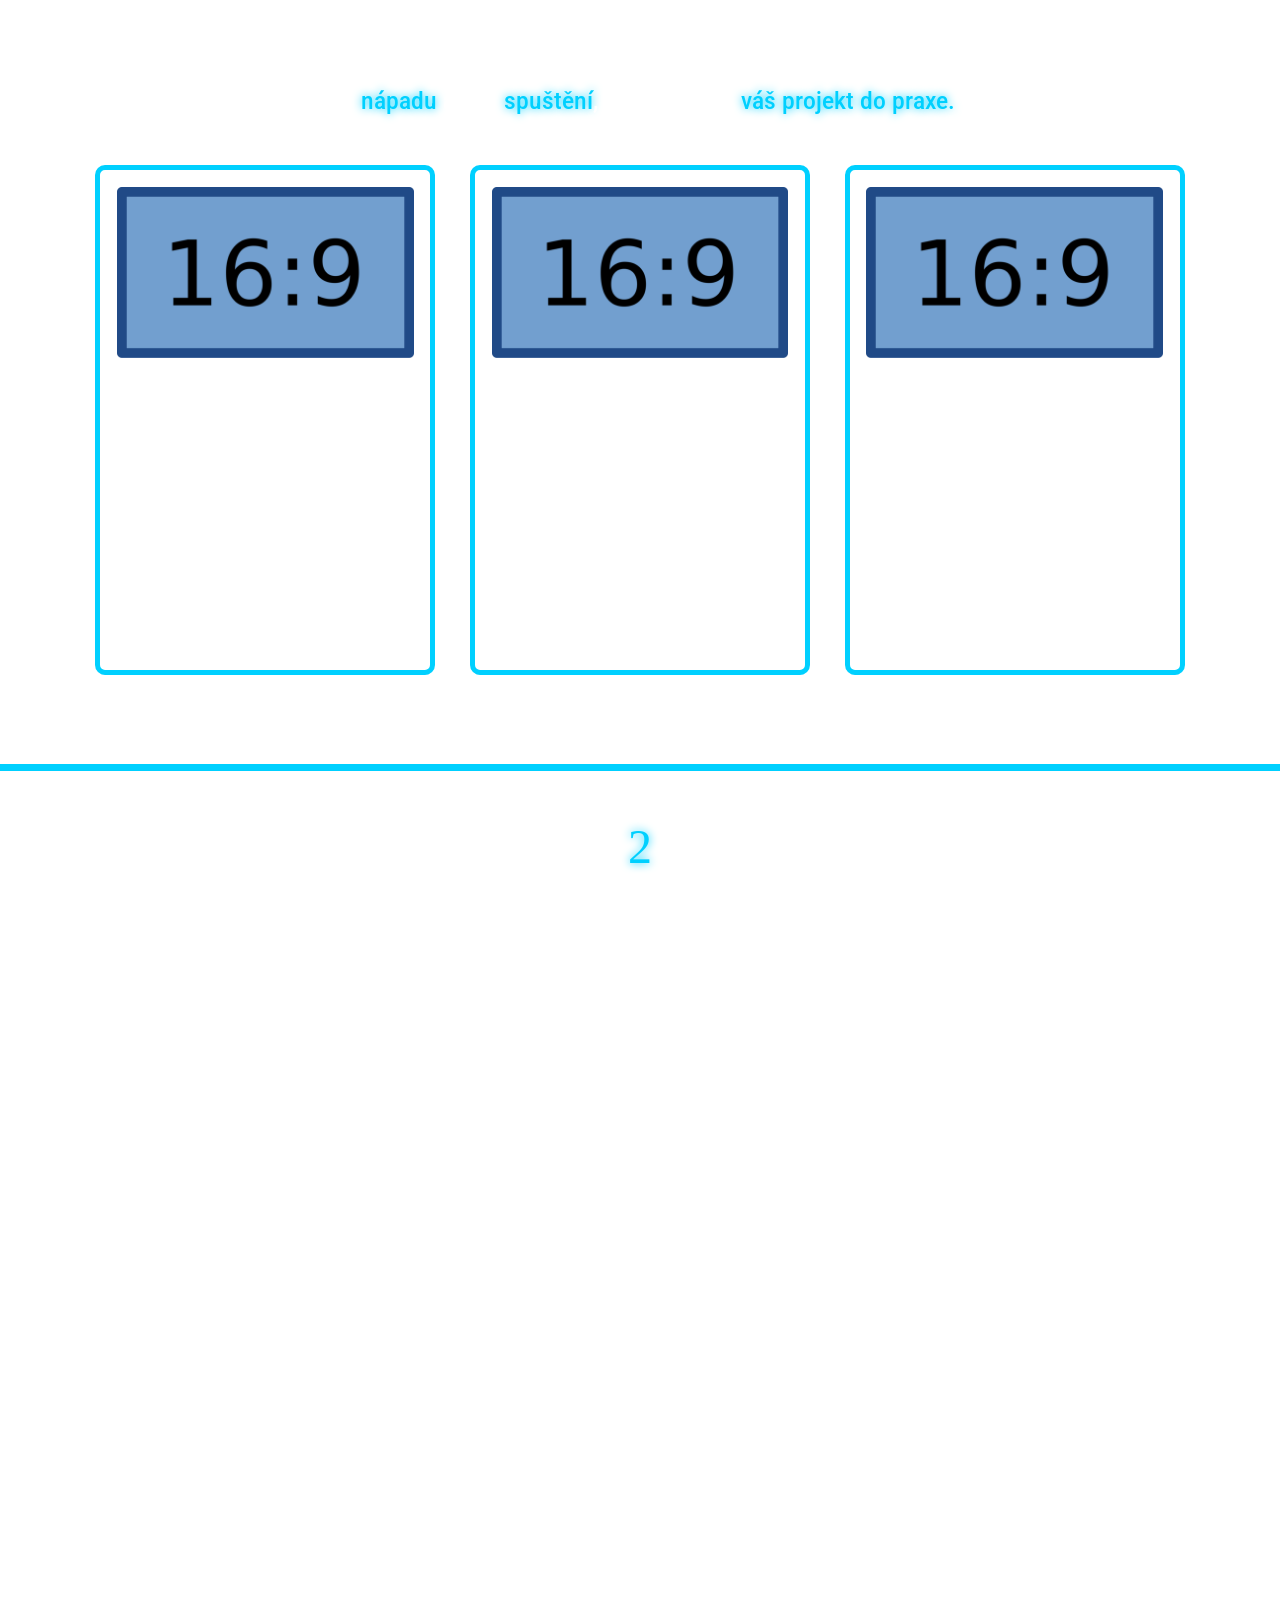
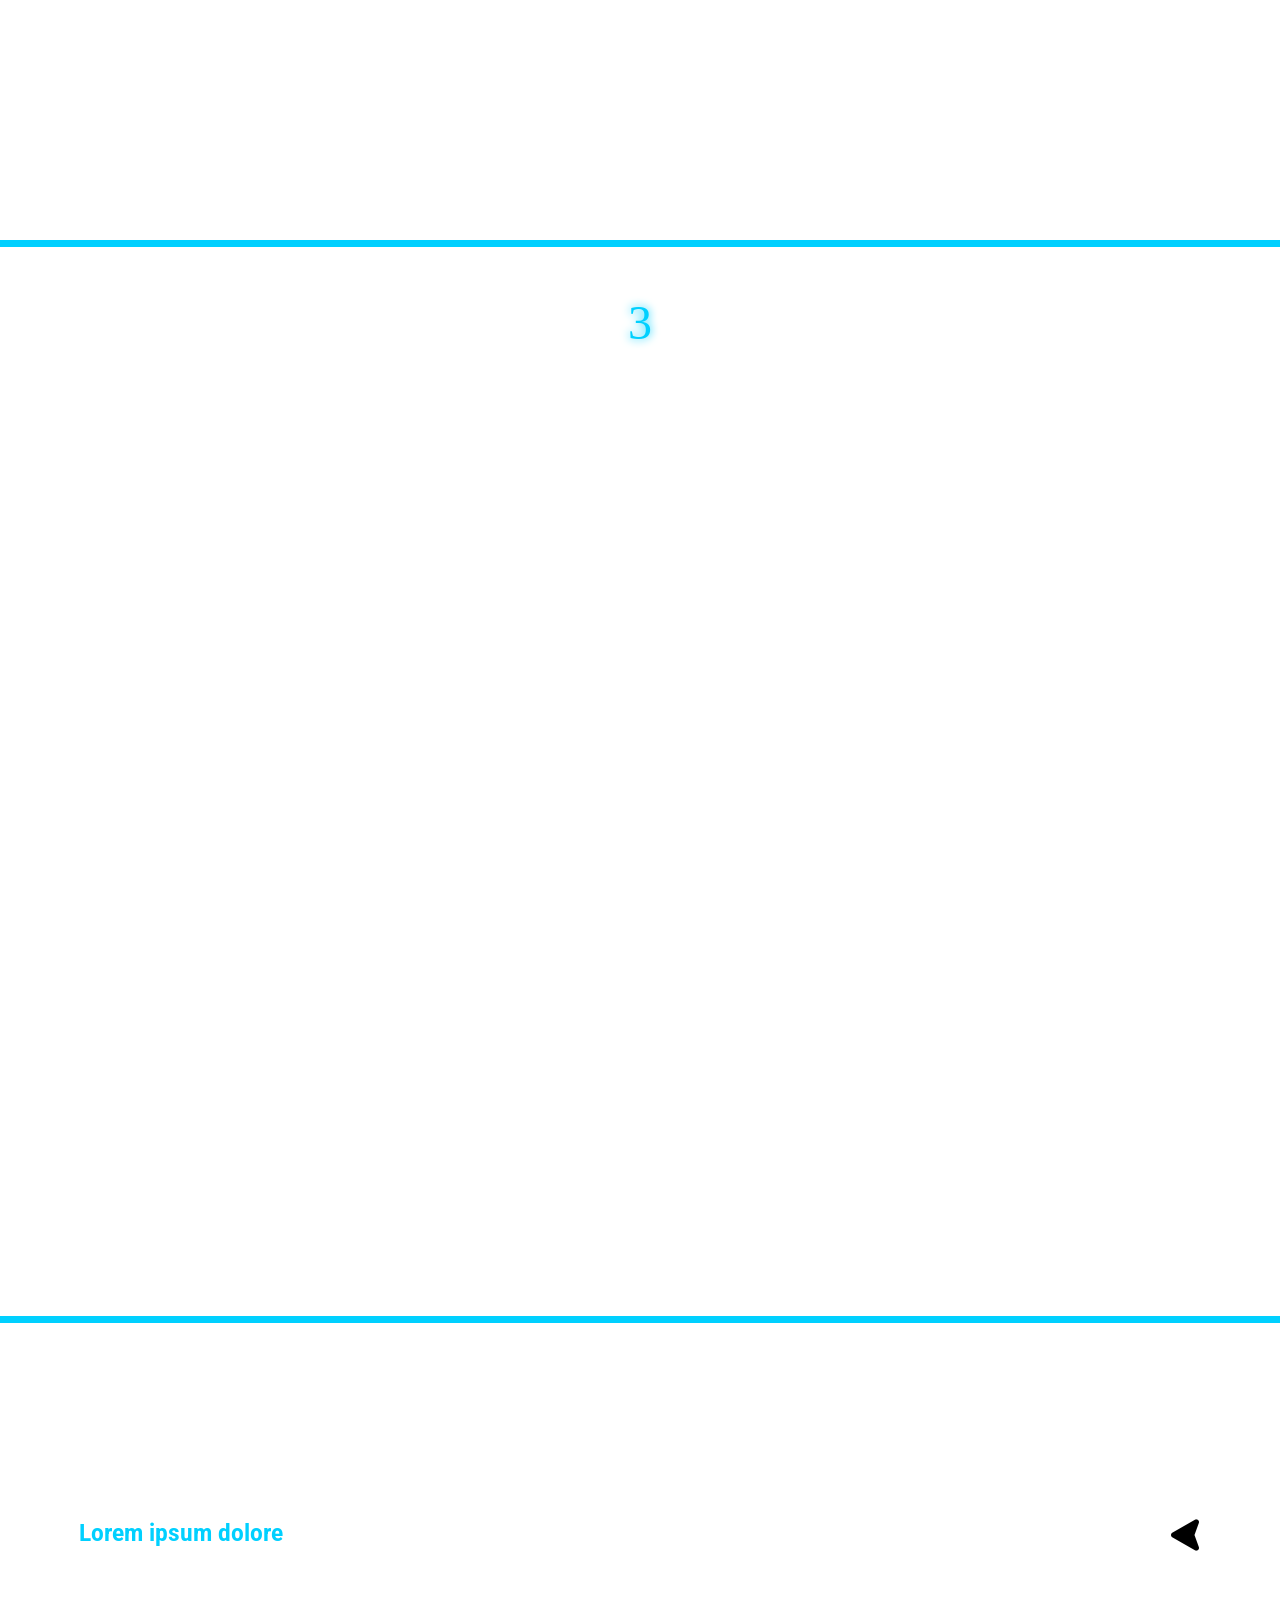
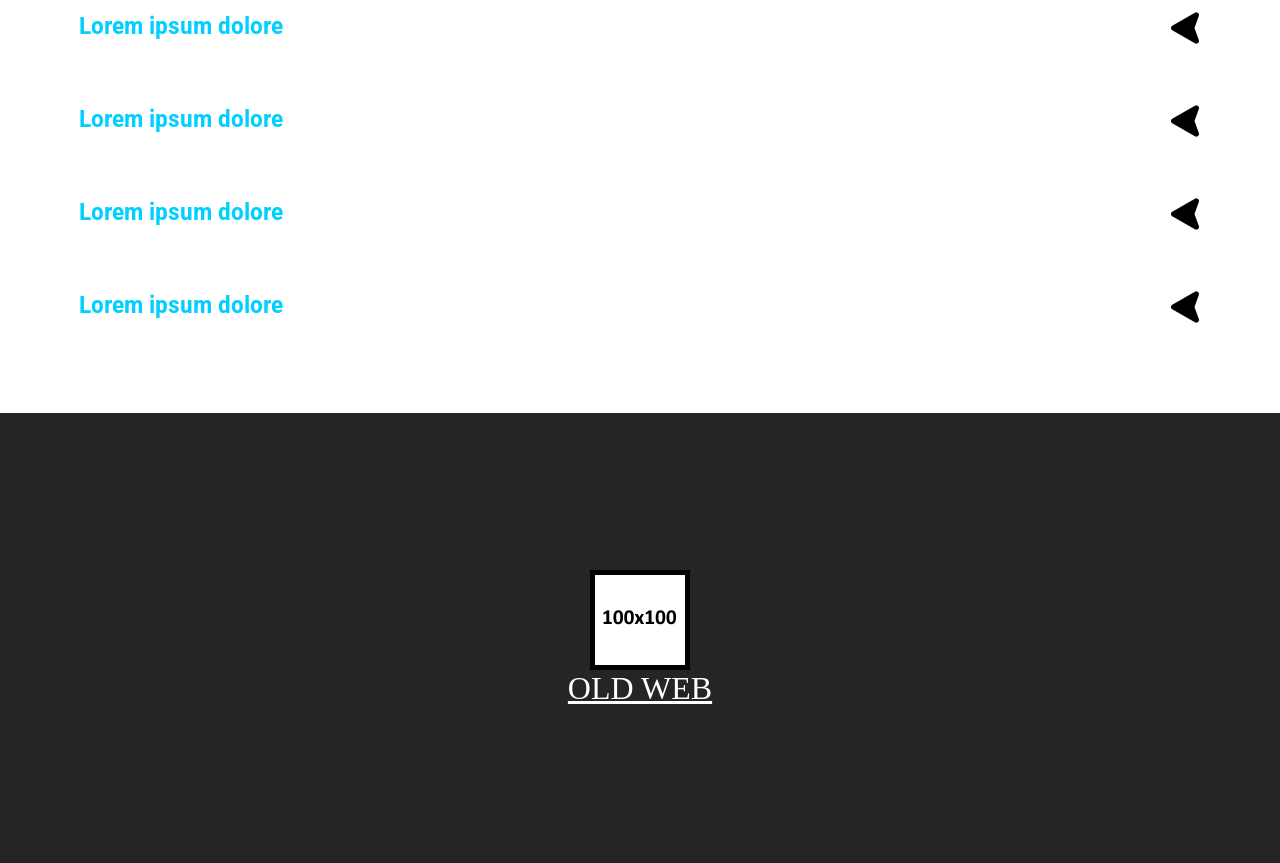
==== commit 07aeb7e5: "Austrian stuff" ====
--- a/index.html
+++ b/index.html
@@ -134,7 +134,6 @@
         </div>
     </section>
     <section class="started">
-        <h1 class="sections-header">Začněte ve 3 snadných krocích</h1>
         <p class="sections-seader"  data-aos="fade-up" data-aos-offset="200" data-aos-delay="100">Od <span class="highlight">nápadu</span> až po <span class="highlight">spuštění</span>, takhle uvedu <span class="highlight">váš projekt do praxe.</span></p>
         <div class="started-windows-container">
             <article data-aos="fade-right" data-aos-easing="ease-in-out" data-aos-duration="400" data-aos-delay="200">
@@ -179,26 +178,31 @@
             <div class="faq-window" onclick="window_faq('1')">
                 <h1>Lorem ipsum dolore</h1>
                 <p>Lorem ipsum dolor sit amet, consectetur adipiscing elit, sed do eiusmod tempor incididunt ut labore et dolore magna aliqua. Ut enim ad minim veniam</p>
+                <img src="sources/images/faq/arrow.png" width="32">
             </div>
 
             <div class="faq-window" onclick="window_faq('2')">
                 <h1>Lorem ipsum dolore</h1>
                 <p>Lorem ipsum dolor sit amet, consectetur adipiscing elit, sed do eiusmod tempor incididunt ut labore et dolore magna aliqua. Ut enim ad minim veniam</p>
+                <img src="sources/images/faq/arrow.png" width="32">
             </div>
 
             <div class="faq-window" onclick="window_faq('3')">
                 <h1>Lorem ipsum dolore</h1>
                 <p>Lorem ipsum dolor sit amet, consectetur adipiscing elit, sed do eiusmod tempor incididunt ut labore et dolore magna aliqua. Ut enim ad minim veniam</p>
+                <img src="sources/images/faq/arrow.png" width="32">
             </div>
 
             <div class="faq-window" onclick="window_faq('4')">
                 <h1>Lorem ipsum dolore</h1>
                 <p>Lorem ipsum dolor sit amet, consectetur adipiscing elit, sed do eiusmod tempor incididunt ut labore et dolore magna aliqua. Ut enim ad minim veniam</p>
+                <img src="sources/images/faq/arrow.png" width="32">
             </div>
 
             <div class="faq-window" onclick="window_faq('5')">
                 <h1>Lorem ipsum dolore</h1>
                 <p>Lorem ipsum dolor sit amet, consectetur adipiscing elit, sed do eiusmod tempor incididunt ut labore et dolore magna aliqua. Ut enim ad minim veniam</p>
+                <img src="sources/images/faq/arrow.png" width="32">
             </div>
         </div>
     </section>
--- a/sources/files/style.css
+++ b/sources/files/style.css
@@ -530,9 +530,10 @@
     transition: ease-in-out 0.2s;
 }
 .faq-window:hover{
-    transform: scale(1.04);
+    transform: scale(1.02);
     background-color: azure;
     cursor: pointer;
+    box-shadow: white 0 0 10px;
 }
 .faq-window h1{
     font-size: 1.5rem;
@@ -547,13 +548,23 @@
     font-weight: 100;
     margin: 0;
     margin-top: 15px;
-    display: none;
+    margin-bottom: 0;
+    opacity: 0;
+    max-height: 0;
+    height: max-content;
     transition: ease-in-out 0.2s;
 }
-.faq-window button{
+.show-p{
+    opacity: 1 !important;
+    max-height: 200 !important;
+    margin-bottom: 3rem !important;
+}
+.faq-window img{
     position: absolute;
+    top: 15px;
     right: 15px;
-    top: 20px;
+    rotate: 180deg;
+    transition: ease-in-out 0.2s;
 }
 @media (max-width: 768px){
     .faq{
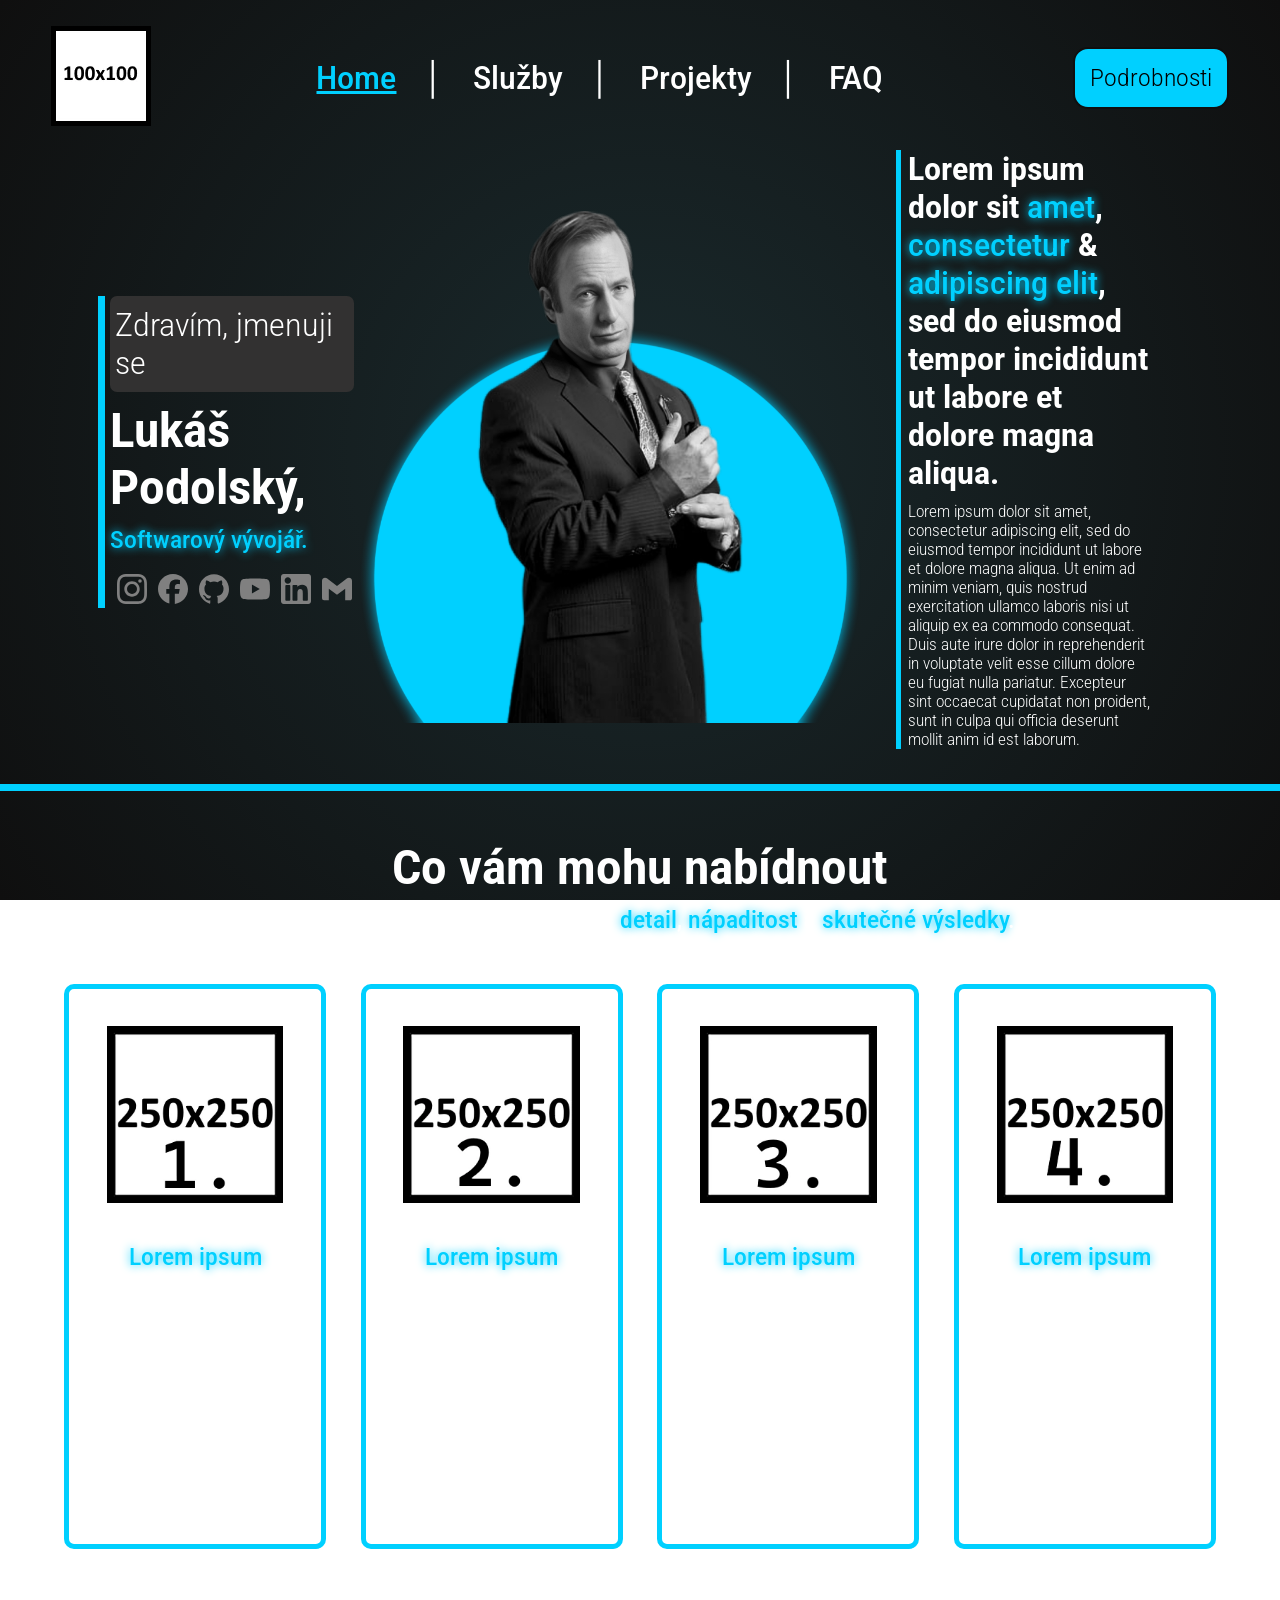
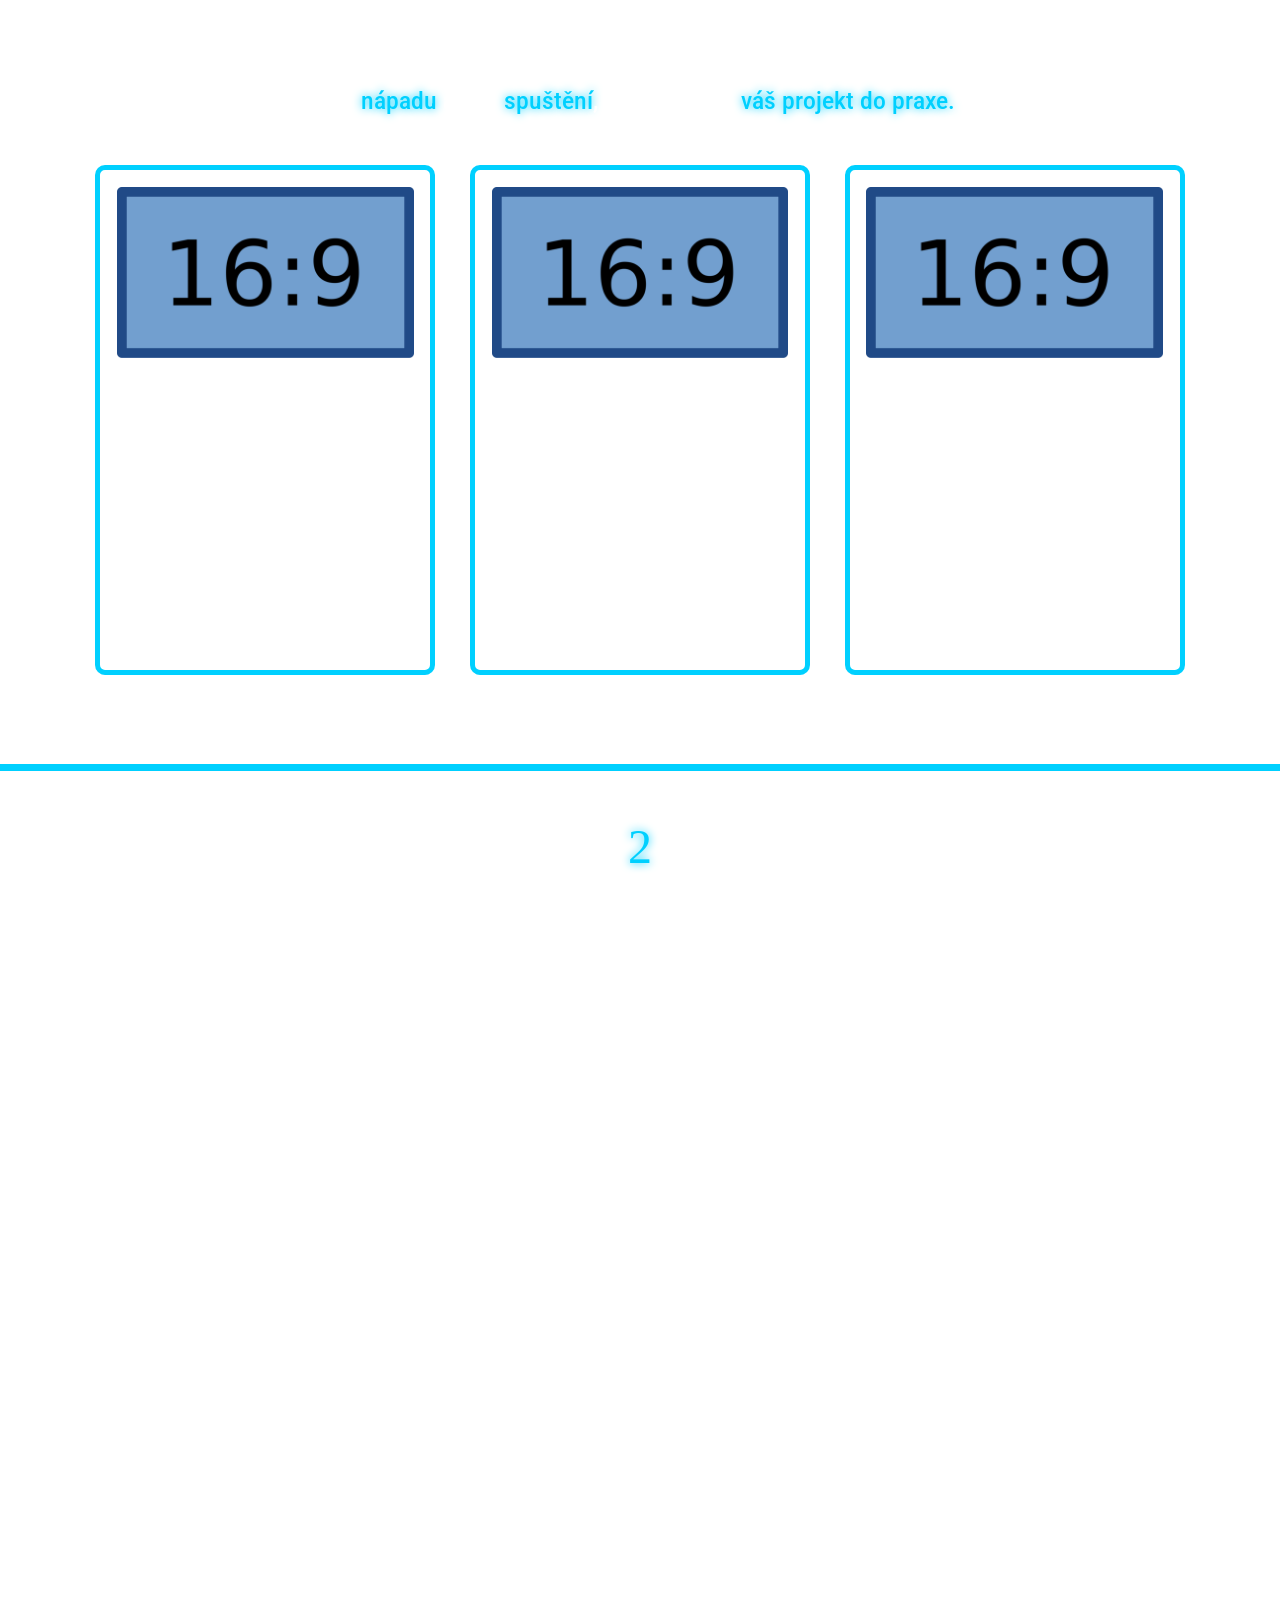
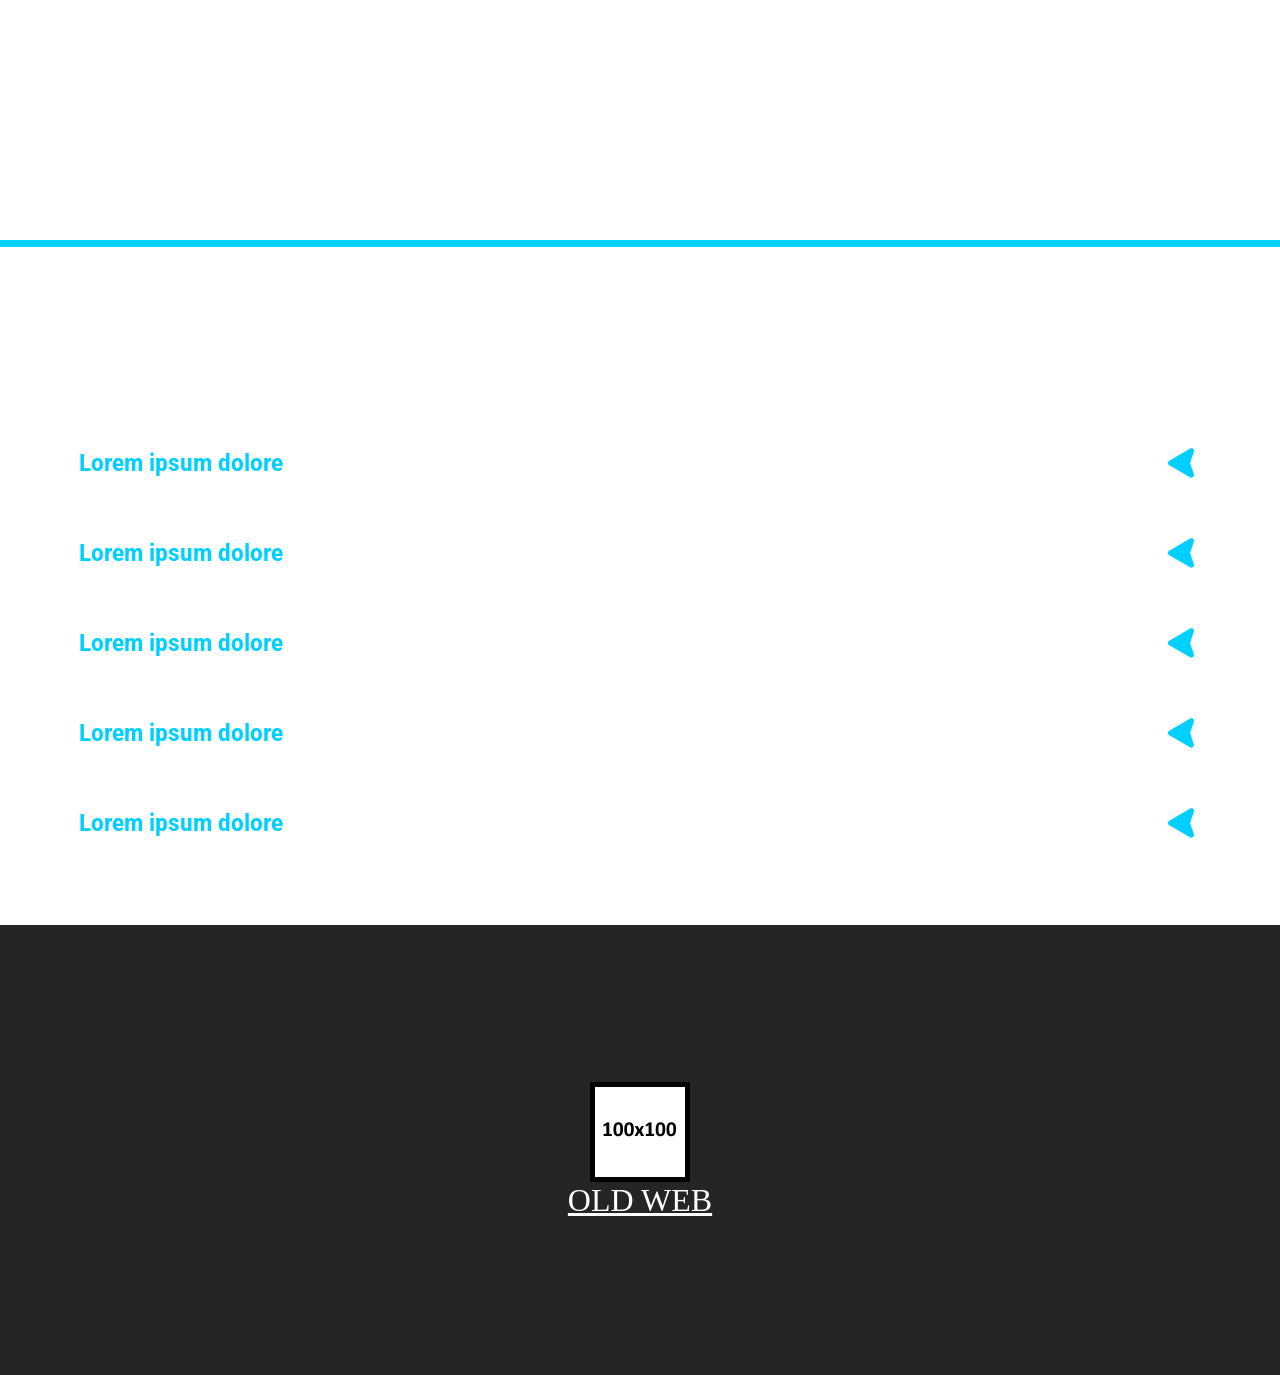
==== commit c214f1d9: "ready for projects" ====
--- a/index.html
+++ b/index.html
@@ -16,8 +16,7 @@
             <div class="nav-menu">
                 <a class="nav-buttons-main" href="#top" onclick="switch_secret_navbar()">Home</a>
                 <a href="#project" onclick="switch_secret_navbar()">Služby</a>
-                <a href="#2" onclick="switch_secret_navbar()">FAQ</a>
-                <a href="#3" onclick="switch_secret_navbar()">FAQ</a>
+                <a href="#2" onclick="switch_secret_navbar()">Projekty</a>
                 <a href="#faq" onclick="switch_secret_navbar()">FAQ</a>
             </div>
             <button onclick="switch_secret_navbar()">
@@ -33,8 +32,7 @@
             <div data-aos="fade-in" data-aos-delay="500" class="nav-buttons" id="hidden-mobile">
                 <a class="nav-buttons-main" href="#top">Home</a><span>│</span>
                 <a href="#project">Služby</a><span>│</span>
-                <a href="#2">FAQ 2</a><span>│</span>
-                <a href="#3">FAQ 3</a><span>│</span>
+                <a href="#2">Projekty</a><span>│</span>
                 <a href="#faq">FAQ</a>
             </div>
             <div data-aos="fade-left" data-aos-delay="700"><a class="nav-learnmore" id="hidden-mobile" href="#project">Podrobnosti</a></div>
@@ -162,12 +160,7 @@
     <hr class="breaker">
 
     <div>
-
         <p id="2" class="highlighted">2</p><p>abc</p><p>abc</p><p>abc</p><p>abc</p><p>abc</p><p>abc</p><p>abc</p><p>abc</p><p>abc</p><p>abc</p><p>abc</p><p>abc</p><p>abc</p>
-        <p>abc</p><p>abc</p><p>abc</p><p>abc</p><p>abc</p><p>abc</p><p>abc</p><p>abc</p><p>abc</p><p>abc</p><p>abc</p><p>abc</p><p>abc</p><p>abc</p>
-        <hr class="breaker">
-
-        <p id="3" class="highlighted">3</p><p>abc</p><p>abc</p><p>abc</p><p>abc</p><p>abc</p><p>abc</p><p>abc</p><p>abc</p><p>abc</p><p>abc</p><p>abc</p><p>abc</p><p>abc</p>
         <p>abc</p><p>abc</p><p>abc</p><p>abc</p><p>abc</p><p>abc</p><p>abc</p><p>abc</p><p>abc</p><p>abc</p><p>abc</p><p>abc</p><p>abc</p><p>abc</p>
         <hr class="breaker">
     </div>
@@ -178,31 +171,41 @@
             <div class="faq-window" onclick="window_faq('1')">
                 <h1>Lorem ipsum dolore</h1>
                 <p>Lorem ipsum dolor sit amet, consectetur adipiscing elit, sed do eiusmod tempor incididunt ut labore et dolore magna aliqua. Ut enim ad minim veniam</p>
-                <img src="sources/images/faq/arrow.png" width="32">
+                <svg xmlns="http://www.w3.org/2000/svg" version="1.1" viewBox="0 0 32 32" width="40">
+                    <path class="cls-1" d="M26.19,17.1s.03-.08.05-.12c0,0,0,0,0-.01.48-.98.13-2.19-.83-2.74L8.73,4.58c-1.01-.58-2.29-.24-2.87.77-.39.68-.35,1.49.02,2.12l2.87,8.51-2.96,8.76c-.31.61-.32,1.37.05,2.01.58,1.01,1.87,1.35,2.87.77l16.7-9.64s.06-.04.09-.06c.08-.05.15-.1.22-.16.03-.03.06-.06.09-.08.07-.07.14-.14.21-.22.02-.02.03-.05.05-.07.04-.06.09-.11.13-.18Z"/>
+                </svg>
             </div>
 
             <div class="faq-window" onclick="window_faq('2')">
                 <h1>Lorem ipsum dolore</h1>
                 <p>Lorem ipsum dolor sit amet, consectetur adipiscing elit, sed do eiusmod tempor incididunt ut labore et dolore magna aliqua. Ut enim ad minim veniam</p>
-                <img src="sources/images/faq/arrow.png" width="32">
+                <svg xmlns="http://www.w3.org/2000/svg" version="1.1" viewBox="0 0 32 32" width="40">
+                    <path class="cls-1" d="M26.19,17.1s.03-.08.05-.12c0,0,0,0,0-.01.48-.98.13-2.19-.83-2.74L8.73,4.58c-1.01-.58-2.29-.24-2.87.77-.39.68-.35,1.49.02,2.12l2.87,8.51-2.96,8.76c-.31.61-.32,1.37.05,2.01.58,1.01,1.87,1.35,2.87.77l16.7-9.64s.06-.04.09-.06c.08-.05.15-.1.22-.16.03-.03.06-.06.09-.08.07-.07.14-.14.21-.22.02-.02.03-.05.05-.07.04-.06.09-.11.13-.18Z"/>
+                </svg>
             </div>
 
             <div class="faq-window" onclick="window_faq('3')">
                 <h1>Lorem ipsum dolore</h1>
                 <p>Lorem ipsum dolor sit amet, consectetur adipiscing elit, sed do eiusmod tempor incididunt ut labore et dolore magna aliqua. Ut enim ad minim veniam</p>
-                <img src="sources/images/faq/arrow.png" width="32">
+                <svg xmlns="http://www.w3.org/2000/svg" version="1.1" viewBox="0 0 32 32" width="40">
+                    <path class="cls-1" d="M26.19,17.1s.03-.08.05-.12c0,0,0,0,0-.01.48-.98.13-2.19-.83-2.74L8.73,4.58c-1.01-.58-2.29-.24-2.87.77-.39.68-.35,1.49.02,2.12l2.87,8.51-2.96,8.76c-.31.61-.32,1.37.05,2.01.58,1.01,1.87,1.35,2.87.77l16.7-9.64s.06-.04.09-.06c.08-.05.15-.1.22-.16.03-.03.06-.06.09-.08.07-.07.14-.14.21-.22.02-.02.03-.05.05-.07.04-.06.09-.11.13-.18Z"/>
+                </svg>
             </div>
 
             <div class="faq-window" onclick="window_faq('4')">
                 <h1>Lorem ipsum dolore</h1>
                 <p>Lorem ipsum dolor sit amet, consectetur adipiscing elit, sed do eiusmod tempor incididunt ut labore et dolore magna aliqua. Ut enim ad minim veniam</p>
-                <img src="sources/images/faq/arrow.png" width="32">
+                <svg xmlns="http://www.w3.org/2000/svg" version="1.1" viewBox="0 0 32 32" width="40">
+                    <path class="cls-1" d="M26.19,17.1s.03-.08.05-.12c0,0,0,0,0-.01.48-.98.13-2.19-.83-2.74L8.73,4.58c-1.01-.58-2.29-.24-2.87.77-.39.68-.35,1.49.02,2.12l2.87,8.51-2.96,8.76c-.31.61-.32,1.37.05,2.01.58,1.01,1.87,1.35,2.87.77l16.7-9.64s.06-.04.09-.06c.08-.05.15-.1.22-.16.03-.03.06-.06.09-.08.07-.07.14-.14.21-.22.02-.02.03-.05.05-.07.04-.06.09-.11.13-.18Z"/>
+                </svg>
             </div>
 
             <div class="faq-window" onclick="window_faq('5')">
                 <h1>Lorem ipsum dolore</h1>
                 <p>Lorem ipsum dolor sit amet, consectetur adipiscing elit, sed do eiusmod tempor incididunt ut labore et dolore magna aliqua. Ut enim ad minim veniam</p>
-                <img src="sources/images/faq/arrow.png" width="32">
+                <svg xmlns="http://www.w3.org/2000/svg" version="1.1" viewBox="0 0 32 32" width="40">
+                    <path class="cls-1" d="M26.19,17.1s.03-.08.05-.12c0,0,0,0,0-.01.48-.98.13-2.19-.83-2.74L8.73,4.58c-1.01-.58-2.29-.24-2.87.77-.39.68-.35,1.49.02,2.12l2.87,8.51-2.96,8.76c-.31.61-.32,1.37.05,2.01.58,1.01,1.87,1.35,2.87.77l16.7-9.64s.06-.04.09-.06c.08-.05.15-.1.22-.16.03-.03.06-.06.09-.08.07-.07.14-.14.21-.22.02-.02.03-.05.05-.07.04-.06.09-.11.13-.18Z"/>
+                </svg>
             </div>
         </div>
     </section>
--- a/sources/files/style.css
+++ b/sources/files/style.css
@@ -540,6 +540,9 @@
     color: var(--theme-color);
     font-family: "Roboto";
     margin: 0;
+    height: 40px;
+    display: flex;
+    align-items: center;
 }
 .faq-window p{
     font-size: 1rem;
@@ -547,24 +550,25 @@
     font-family: "Roboto";
     font-weight: 100;
     margin: 0;
-    margin-top: 15px;
+    margin-top: 0;
     margin-bottom: 0;
     opacity: 0;
     max-height: 0;
-    height: max-content;
     transition: ease-in-out 0.2s;
 }
 .show-p{
     opacity: 1 !important;
     max-height: 200 !important;
     margin-bottom: 3rem !important;
-}
-.faq-window img{
+    margin-top: 15px !important;
+}
+.faq-window svg{
     position: absolute;
     top: 15px;
     right: 15px;
     rotate: 180deg;
     transition: ease-in-out 0.2s;
+    fill: var(--theme-color);
 }
 @media (max-width: 768px){
     .faq{
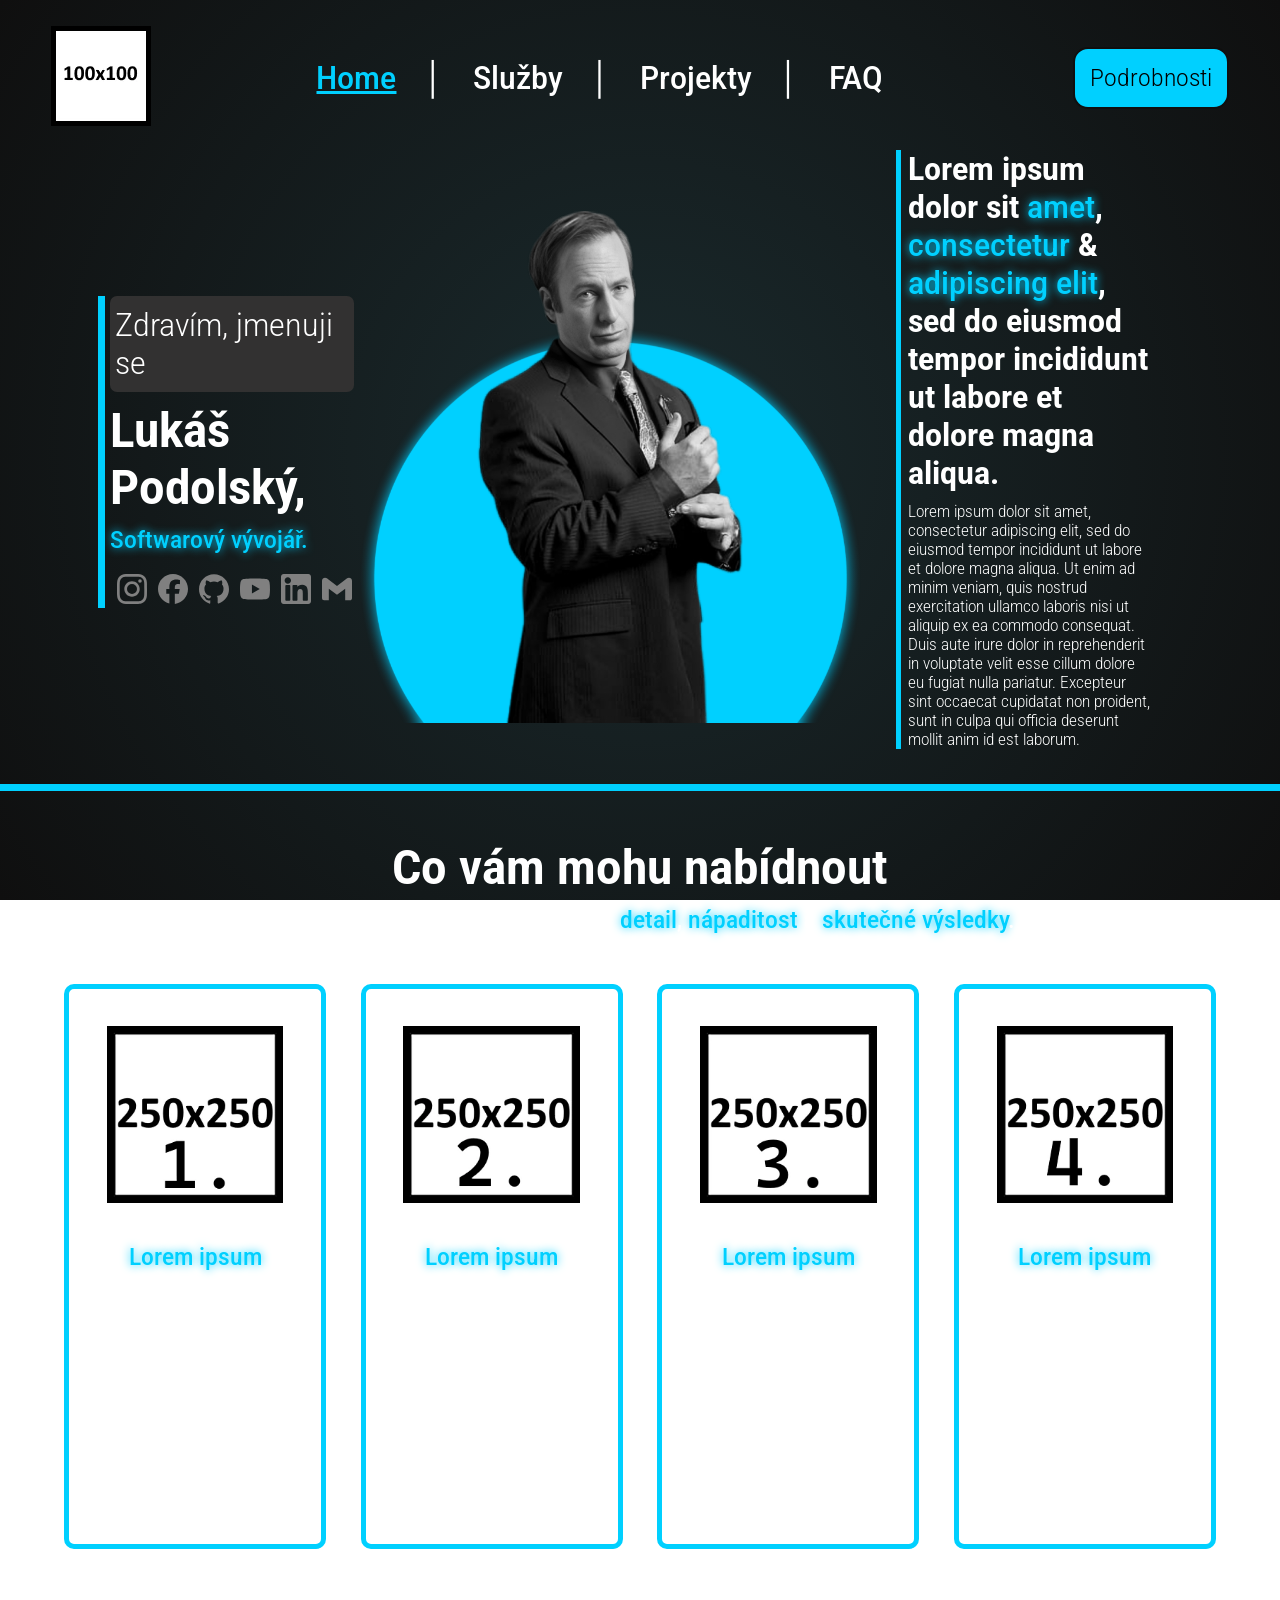
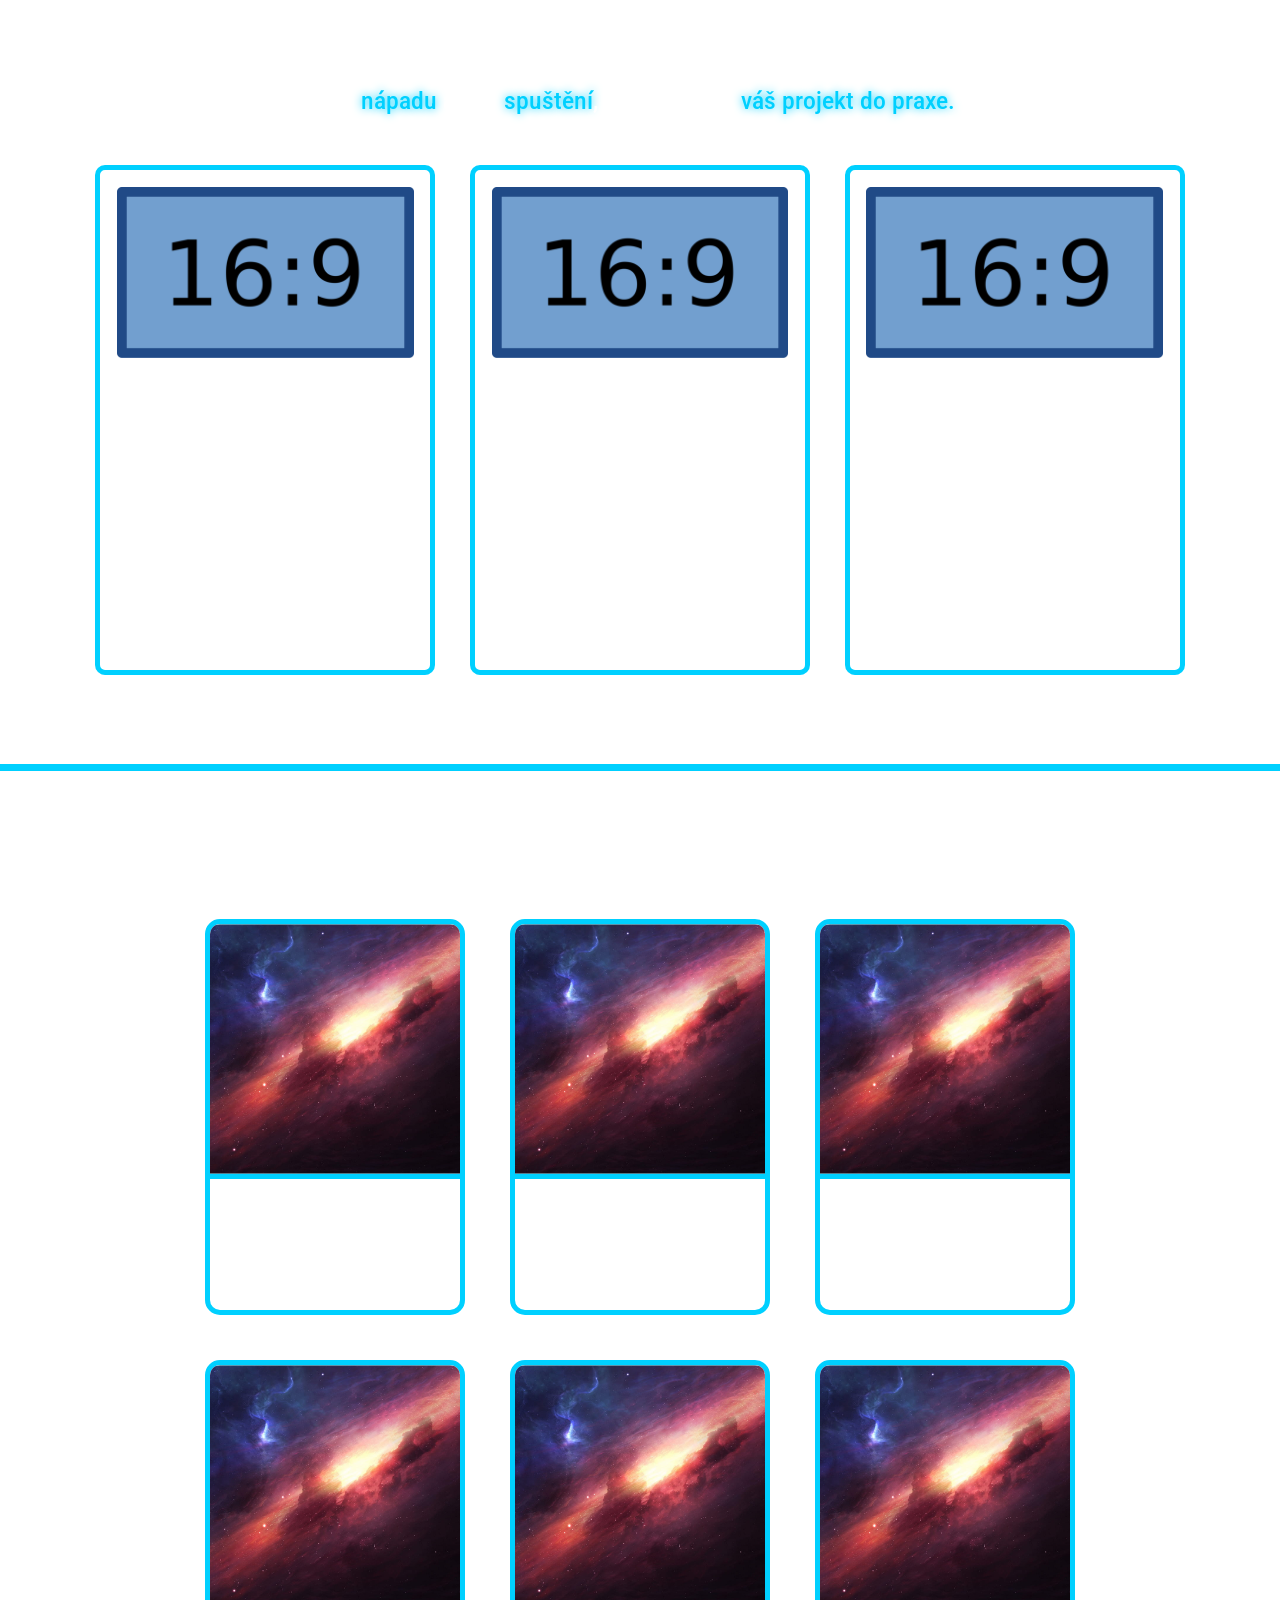
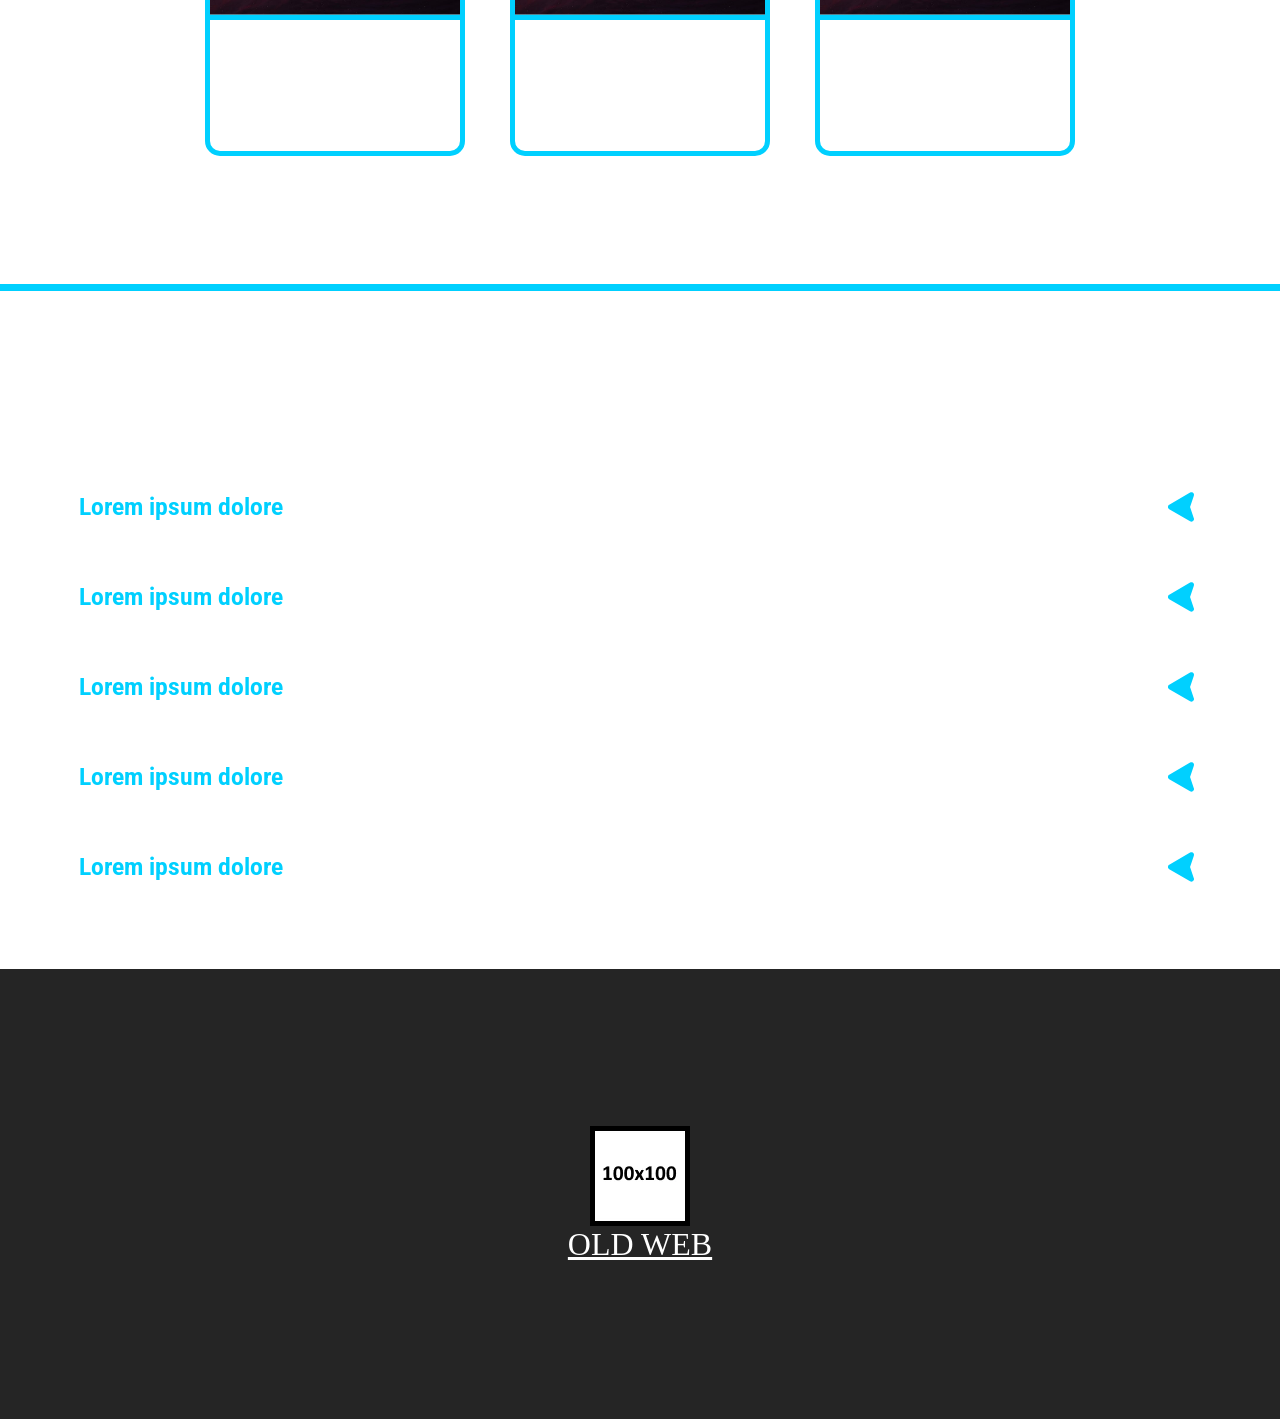
==== commit a4b712ca: "Started with projects" ====
--- a/index.html
+++ b/index.html
@@ -15,8 +15,8 @@
         <div id="secret-navbar" class="nav-menu-darkness" style="overflow: hidden; visibility: hidden; opacity: 0;">
             <div class="nav-menu">
                 <a class="nav-buttons-main" href="#top" onclick="switch_secret_navbar()">Home</a>
-                <a href="#project" onclick="switch_secret_navbar()">Služby</a>
-                <a href="#2" onclick="switch_secret_navbar()">Projekty</a>
+                <a href="#service" onclick="switch_secret_navbar()">Služby</a>
+                <a href="#projects" onclick="switch_secret_navbar()">Projekty</a>
                 <a href="#faq" onclick="switch_secret_navbar()">FAQ</a>
             </div>
             <button onclick="switch_secret_navbar()">
@@ -31,11 +31,11 @@
             <a data-aos="fade-right" data-aos-delay="300" href="https://maisnerr.github.io/portfolio"><img src="sources/images/navbar/Logo.webp" alt="Logo"></a>
             <div data-aos="fade-in" data-aos-delay="500" class="nav-buttons" id="hidden-mobile">
                 <a class="nav-buttons-main" href="#top">Home</a><span>│</span>
-                <a href="#project">Služby</a><span>│</span>
-                <a href="#2">Projekty</a><span>│</span>
+                <a href="#service">Služby</a><span>│</span>
+                <a href="#projects">Projekty</a><span>│</span>
                 <a href="#faq">FAQ</a>
             </div>
-            <div data-aos="fade-left" data-aos-delay="700"><a class="nav-learnmore" id="hidden-mobile" href="#project">Podrobnosti</a></div>
+            <div data-aos="fade-left" data-aos-delay="700"><a class="nav-learnmore" id="hidden-mobile" href="#service">Podrobnosti</a></div>
             <button onclick="switch_secret_navbar()" class="nav-menu-button" data-aos="fade-left" data-aos-delay="500" id="shown-mobile">
                 <svg xmlns="http://www.w3.org/2000/svg" viewBox="0 0 32 32">
                     <g>
@@ -75,35 +75,35 @@
     </section>
     <hr class="breaker">
 
-    <section id="project" class="project">
+    <section id="service" class="service">
         <p class="sections-header" data-aos="fade-down" data-aos-offset="200">Co vám mohu nabídnout</p>
         <p class="sections-seader" data-aos="fade-down"  data-aos-offset="200" data-aos-delay="100">Každá služba vzniká s důrazem na <span class="highlight">detail</span>, <span class="highlight">nápaditost</span> a <span class="highlight">skutečné výsledky</span>.</p>
         <div id="hidden-mobile">
-            <div class="project-container">
+            <div class="service-container">
                 <article data-aos="fade-right" data-aos-easing="ease-in-out" data-aos-duration="400" data-aos-delay="200">
-                    <div class="project-window">
-                        <img src="sources/images/projects/1.webp" alt="Project number 1 image">
+                    <div class="service-window">
+                        <img src="sources/images/service/1.webp" alt="service number 1 image">
                         <h1 class="highlight">Lorem ipsum</h1>
                         <p>Lorem ipsum dolor sit amet, consectetur adipiscing elit, sed do eiusmod tempor incididunt ut labore et dolore magna aliqua. Ut enim ad minim veniam.</p>
                     </div>
                 </article>
                 <article data-aos="fade-right" data-aos-easing="ease-in-out" data-aos-duration="400" data-aos-delay="500">
-                    <div class="project-window">
-                        <img src="sources/images/projects/2.webp" alt="Project number 2 image">
+                    <div class="service-window">
+                        <img src="sources/images/service/2.webp" alt="service number 2 image">
                         <h1 class="highlight">Lorem ipsum</h1>
                         <p>Lorem ipsum dolor sit amet, consectetur adipiscing elit, sed do eiusmod tempor incididunt ut labore et dolore magna aliqua. Ut enim ad minim veniam.</p>
                     </div>
                 </article>
                 <article data-aos="fade-right" data-aos-easing="ease-in-out" data-aos-duration="400" data-aos-delay="900">
-                    <div class="project-window">
-                        <img src="sources/images/projects/3.webp" alt="Project number 3 image">
+                    <div class="service-window">
+                        <img src="sources/images/service/3.webp" alt="service number 3 image">
                         <h1 class="highlight">Lorem ipsum</h1>
                         <p>Lorem ipsum dolor sit amet, consectetur adipiscing elit, sed do eiusmod tempor incididunt ut labore et dolore magna aliqua. Ut enim ad minim veniam.</p>
                     </div>
                 </article>
                 <article data-aos="fade-right" data-aos-easing="ease-in-out" data-aos-duration="400" data-aos-delay="1300">
-                    <div class="project-window">
-                        <img src="sources/images/projects/4.webp" alt="Project number 4 image">
+                    <div class="service-window">
+                        <img src="sources/images/service/4.webp" alt="service number 4 image">
                         <h1 class="highlight">Lorem ipsum</h1>
                         <p>Lorem ipsum dolor sit amet, consectetur adipiscing elit, sed do eiusmod tempor incididunt ut labore et dolore magna aliqua. Ut enim ad minim veniam.</p>
                     </div>
@@ -113,18 +113,18 @@
 
         <div id="shown-mobile">
             <article data-aos="fade-right" data-aos-duration="1000" data-aos-delay="200">
-                <div class="project-container">
+                <div class="service-container">
                     <button onclick="add_window(-1)" style="transform: scaleX(-1)"><svg xmlns="http://www.w3.org/2000/svg" version="1.1" viewBox="0 0 32 32"><path class="cls-1" d="M19.57,15.83s0,0,0,0l-6.01-6.01c-.29-.29-.77-.29-1.06,0s-.29.77,0,1.06l5.48,5.48-5.48,5.48c-.29.29-.29.77,0,1.06.29.29.77.29,1.06,0l6.01-6.01c.29-.29.29-.77,0-1.06Z"/></svg></button>
-                    <div class="project-window">
-                        <img id="projects-img" src="sources/images/projects/1.webp" alt="Project number 1 image">
-                        <h1 id="projects-h1" class="highlight">Lorem ipsum</h1>
-                        <p id="projects-p">Lorem ipsum dolor sit amet, consectetur adipiscing elit, sed do eiusmod tempor incididunt ut labore et dolore magna aliqua. Ut enim ad minim veniam.</p>
+                    <div class="service-window">
+                        <img id="service-img" src="sources/images/service/1.webp" alt="service number 1 image">
+                        <h1 id="service-h1" class="highlight">Lorem ipsum</h1>
+                        <p id="service-p">Lorem ipsum dolor sit amet, consectetur adipiscing elit, sed do eiusmod tempor incididunt ut labore et dolore magna aliqua. Ut enim ad minim veniam.</p>
                     </div>
                     <button onclick="add_window(1)"><svg xmlns="http://www.w3.org/2000/svg" version="1.1" viewBox="0 0 32 32"><path class="cls-1" d="M19.57,15.83s0,0,0,0l-6.01-6.01c-.29-.29-.77-.29-1.06,0s-.29.77,0,1.06l5.48,5.48-5.48,5.48c-.29.29-.29.77,0,1.06.29.29.77.29,1.06,0l6.01-6.01c.29-.29.29-.77,0-1.06Z"/></svg></button>
                 </div>
             </article>
-            <div id="project-digit" class="project-digit">
-                <a onclick="select_window('1')" class="project-digit-selected"></a>
+            <div id="service-digit" class="service-digit">
+                <a onclick="select_window('1')" class="service-digit-selected"></a>
                 <a onclick="select_window('2')"></a>
                 <a onclick="select_window('3')"></a>
                 <a onclick="select_window('4')"></a>
@@ -159,11 +159,51 @@
     </section>  
     <hr class="breaker">
 
-    <div>
-        <p id="2" class="highlighted">2</p><p>abc</p><p>abc</p><p>abc</p><p>abc</p><p>abc</p><p>abc</p><p>abc</p><p>abc</p><p>abc</p><p>abc</p><p>abc</p><p>abc</p><p>abc</p>
-        <p>abc</p><p>abc</p><p>abc</p><p>abc</p><p>abc</p><p>abc</p><p>abc</p><p>abc</p><p>abc</p><p>abc</p><p>abc</p><p>abc</p><p>abc</p><p>abc</p>
-        <hr class="breaker">
-    </div>
+    <section id="projects" class="projects">
+        <h1 class="sections-header">Vybrané Projekty</h1>
+        <div class="projects-container">
+            <a href="#">
+                <article class="projects-article">
+                    <img src="sources/images/projects/project.webp">
+                    <h1>projekt</h1>
+                </article>
+            </a>
+            <a href="#">
+                <article class="projects-article">
+                    <img src="sources/images/projects/project.webp">
+                    <h1>projekt</h1>
+                </article>
+            </a>
+            <a href="#">
+                <article class="projects-article">
+                    <img src="sources/images/projects/project.webp">
+                    <h1>projekt</h1>
+                </article>
+            </a>
+            <a href="#">
+                <article class="projects-article">
+                    <img src="sources/images/projects/project.webp">
+                    <h1>projekt</h1>
+                </article>
+            </a>
+            <a href="#">
+                <article class="projects-article">
+                    <img src="sources/images/projects/project.webp">
+                    <h1>projekt</h1>
+                </article>
+            </a>
+            <a href="#">
+                <article class="projects-article">
+                    <img src="sources/images/projects/project.webp">
+                    <h1>projekt</h1>
+                </article>
+            </a>
+        </div>
+        <div class="projects-rating">
+
+        </div>
+    </section>
+    <hr class="breaker">
 
     <section id="faq" class="faq">
         <h1 class="sections-header" data-aos="fade-down" data-aos-offset="200">Často kladené otázky</h1>
--- a/sources/files/style.css
+++ b/sources/files/style.css
@@ -1,4 +1,5 @@
-/* */
+/* ========== BODY ========== */
+/* ... */
 html, body {
     margin: 0;
     padding: 0;
@@ -23,7 +24,8 @@
     --bg-color-2: #1a2a2d;
     --bg-color-3: #323131;
 }
-/* Highlighted text */
+/* ========== HIGHLIGHTS ========== */
+/* ... */
 .highlight{
     color: var(--theme-color);
     text-shadow: var(--theme-color) 0 0 10px;
@@ -40,7 +42,8 @@
     font-size: 3rem;
     text-align: center;
 }
-/* Basic stuff that every section uses */
+/* ========== SECTIONS ========== */
+/* ... */
 .sections-header{
     font-size: 3rem;
     font-family: "Roboto";
@@ -71,7 +74,8 @@
         display: none;
     }
 }
-/* Fonts for Light,Normal,Bold*/
+/* ========== FONTS ========== */
+/* ... */
 @font-face {
     font-family: "Roboto";
     src: url("../fonts/Roboto_SemiCondensed-Light.ttf") format("woff2");
@@ -88,7 +92,8 @@
     font-weight: 700;
 }
 
-/* NavBar */
+/* ========== NAVBAR ========== */
+/* ... */
 nav{
     min-height: 50px;
     display: flex;
@@ -211,7 +216,8 @@
     max-width: 100%;
 }
 
-/* Start of top section */
+/* ========== TOP ========== */
+/* ... */
 .top{
     padding: 2% 4% 0px 4%;
 }
@@ -332,14 +338,15 @@
     }
 }
 
-/* Project div */
-.project{
+/* ========== SERVICES ========== */
+/* ... */
+.service{
     width: 90%;
     height: fit-content;
     display: block;
     padding: 0 5% 5%;
 }
-.project-container{
+.service-container{
     width: 100%;
     display: flex;
     flex-direction: row;
@@ -347,22 +354,22 @@
     align-items: center;
     gap: 3%;
 }
-.project-container button{
+.service-container button{
     width: 25px;
     background-color: transparent;
     border: none;
 }
-.project-container button svg{
+.service-container button svg{
     width: 90px;
     fill: var(--theme-color);
     position: relative;
     right: 37px;
     transition: ease-in-out 0.1s;
 }
-.project-container button svg:active{
+.service-container button svg:active{
     transform: scale(0.8);
 }
-.project-window{
+.service-window{
     border: var(--theme-color) 5px solid;
     border-radius: 10px;
     max-width: 330px;
@@ -373,16 +380,16 @@
     flex-direction: column;
     min-height: min-content;
 }
-.project-window:hover{
+.service-window:hover{
     box-shadow: var(--theme-color) 0 0 22px;
     transform: scale(1.05) translateY(-30px);
 }
-.project-window img{
+.service-window img{
     width: 70%;
     margin: 15%;
     transition: 0.2s ease-in-out;
 }
-.project-window h1{
+.service-window h1{
     font-size: clamp(1.3rem, 2vw, 1.5rem);
     font-family: "Roboto";
     font-weight: 400;
@@ -390,7 +397,7 @@
     margin-top: 1%;
     transition: 0.2s ease-in-out;
 }
-.project-window p{
+.service-window p{
     font-size: clamp(1.1rem, 2vw, 1.5rem);
     font-family: "Roboto";
     text-align: start;
@@ -399,14 +406,14 @@
     max-width: 90%;
     transition: 0.2s ease-in-out;
 }
-.project-digit{
+.service-digit{
     display: flex;
     align-items: center;
     justify-content: center;
     gap: 10px;
     margin-top: 20px;
 }
-.project-digit a{
+.service-digit a{
     width: 10px;
     height: 10px;
     background-color: transparent;
@@ -414,7 +421,7 @@
     border-radius: 50%;
     transition: ease-out 0.1s;
 }
-.project-digit-selected{
+.service-digit-selected{
     width: 20px !important;
     height: 10px !important;
     background-color: var(--theme-color) !important;
@@ -423,28 +430,29 @@
 }
 /* Mobile fixes*/
 @media (max-width: 768px) {
-    .project-seader{
+    .service-seader{
         margin-bottom: 70px;
     }
-    .project-window{
+    .service-window{
         max-width: 260px;
     }
-    .project-window img{
+    .service-window img{
         width: 70%;
         margin: 10%;
         margin-bottom: 5%;
     }
-    .project-window p{
+    .service-window p{
         max-width: 70%;
         height: 173px;
     }
-    .project{
+    .service{
         width: 100%;
         padding: 0 0 5%;
     }
 }
 
-/* Below project section */
+/* ========== BELOW SERVICES ========== */
+/* ... */
 .started{
     padding: 5%;
 }
@@ -509,9 +517,51 @@
     }
 }
 
-
-
-
+/* ========== PROJECTS ========== */
+/* ... */
+.projects{
+    padding: 0 10% 10% 10%;
+}
+.projects h1:first-of-type{
+    margin-bottom: 40px;
+}
+.projects-container{
+    display: flex;
+    align-items: center;
+    justify-content: center;
+    flex-wrap: wrap;
+    margin: 5%;
+    margin-bottom: 0;
+    gap: 45px;
+}
+.projects-container a{
+    text-decoration: none;
+}
+.projects-article{
+    width: max-content;
+    height: max-content;
+    border: var(--theme-color) 5px solid;
+    border-radius: 15px;
+    transition: ease-in-out 0.2s;
+}
+.projects-article:hover{
+    box-shadow: var(--theme-color) 0 0 22px;
+    transform: scale(1.05) translateY(-30px);
+}
+.projects-article img{
+    max-width: 250px;
+    border-radius: 10px 10px 0 0;
+    border-bottom: var(--theme-color) 5px solid;
+}
+.projects-article h1{
+    font-size: 250%;
+    font-family: "Roboto";
+    font-weight: 700;
+    text-align: center;
+    color: white;
+}
+/* ========== FAQ ========== */
+/* ... */
 .faq{
     padding: 5%;
     min-height: 550px;
@@ -553,12 +603,12 @@
     margin-top: 0;
     margin-bottom: 0;
     opacity: 0;
-    max-height: 0;
+    height: 0;
     transition: ease-in-out 0.2s;
 }
 .show-p{
     opacity: 1 !important;
-    max-height: 200 !important;
+    height: 200 !important;
     margin-bottom: 3rem !important;
     margin-top: 15px !important;
 }
@@ -571,8 +621,8 @@
     fill: var(--theme-color);
 }
 @media (max-width: 768px){
-    .faq{
-        height: 600px;
+    .show-p{
+        margin-bottom: 5rem !important;
     }
 }
 
@@ -593,7 +643,8 @@
     overflow-x: hidden;
 }
 
-/* Footer */
+/* ========== FOOTER ========== */
+/* ... */
 footer{
     height: 50%;
     background-color: #252525;
